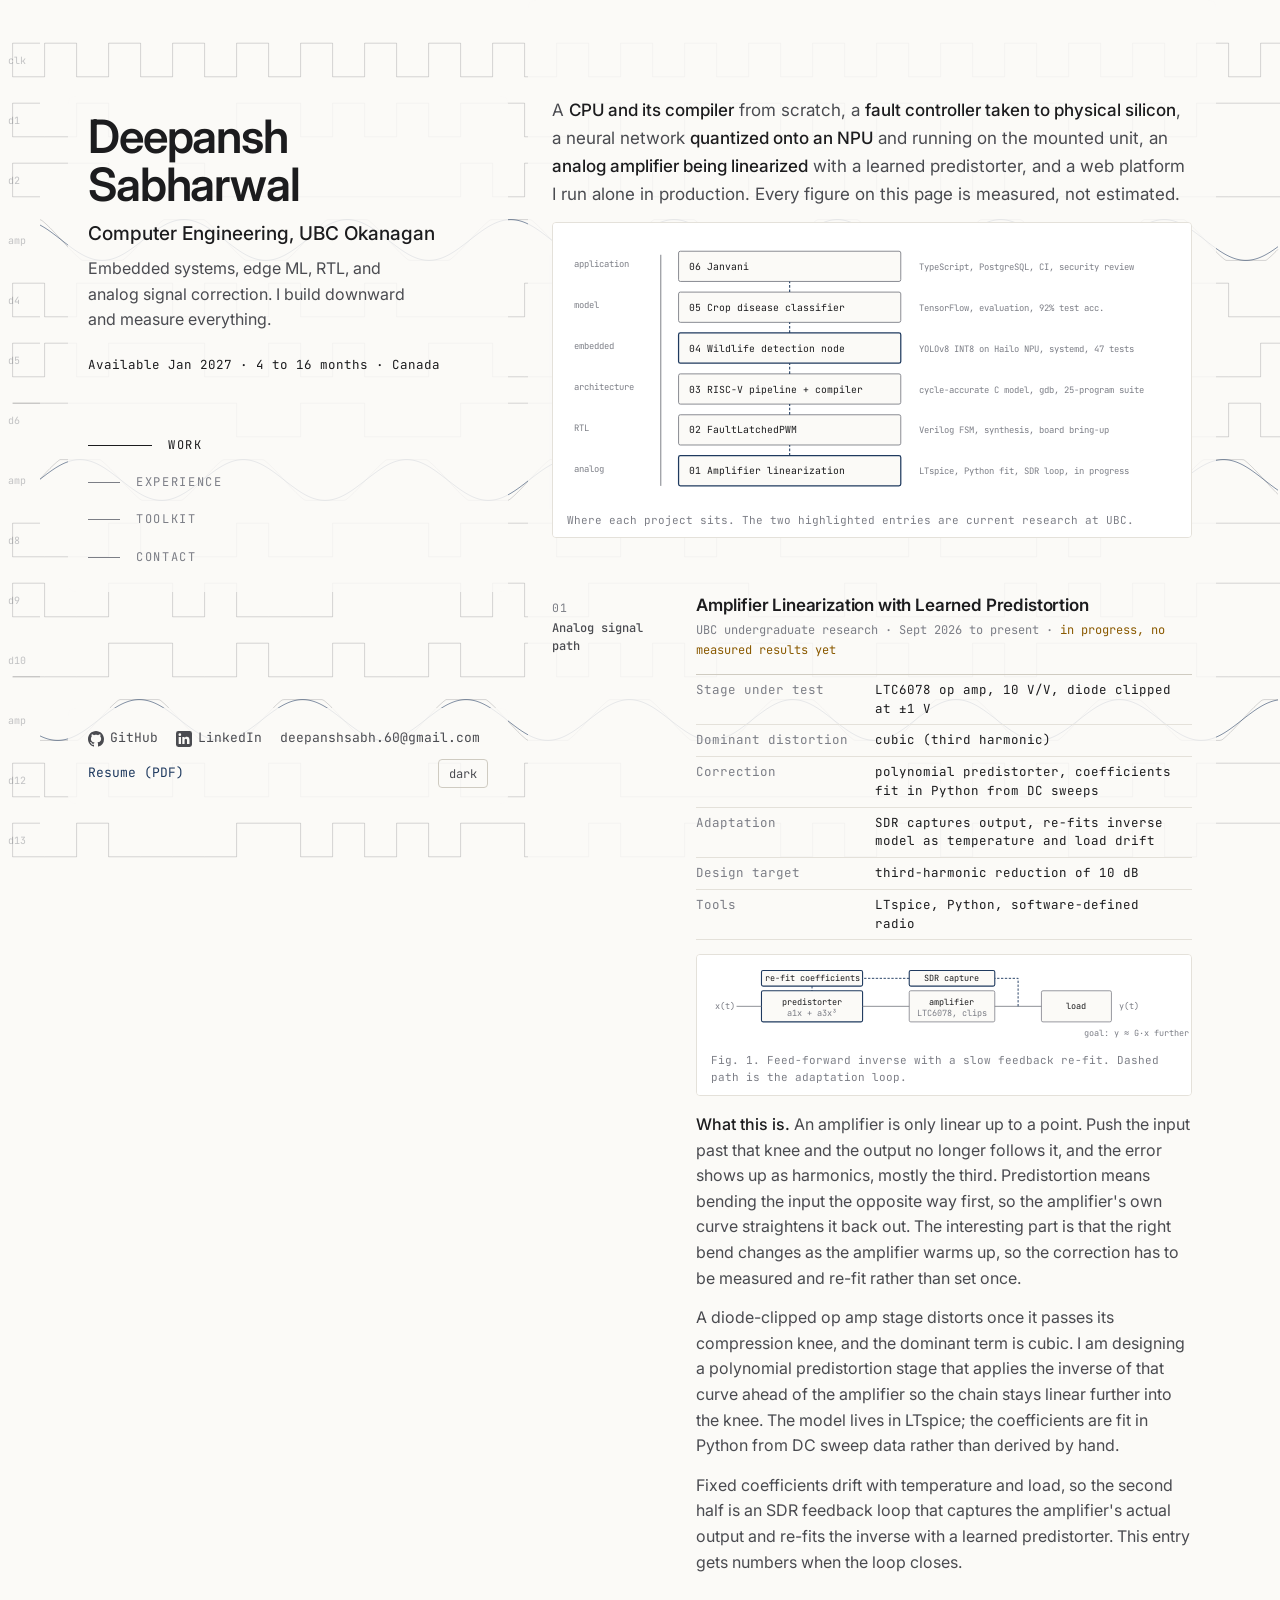
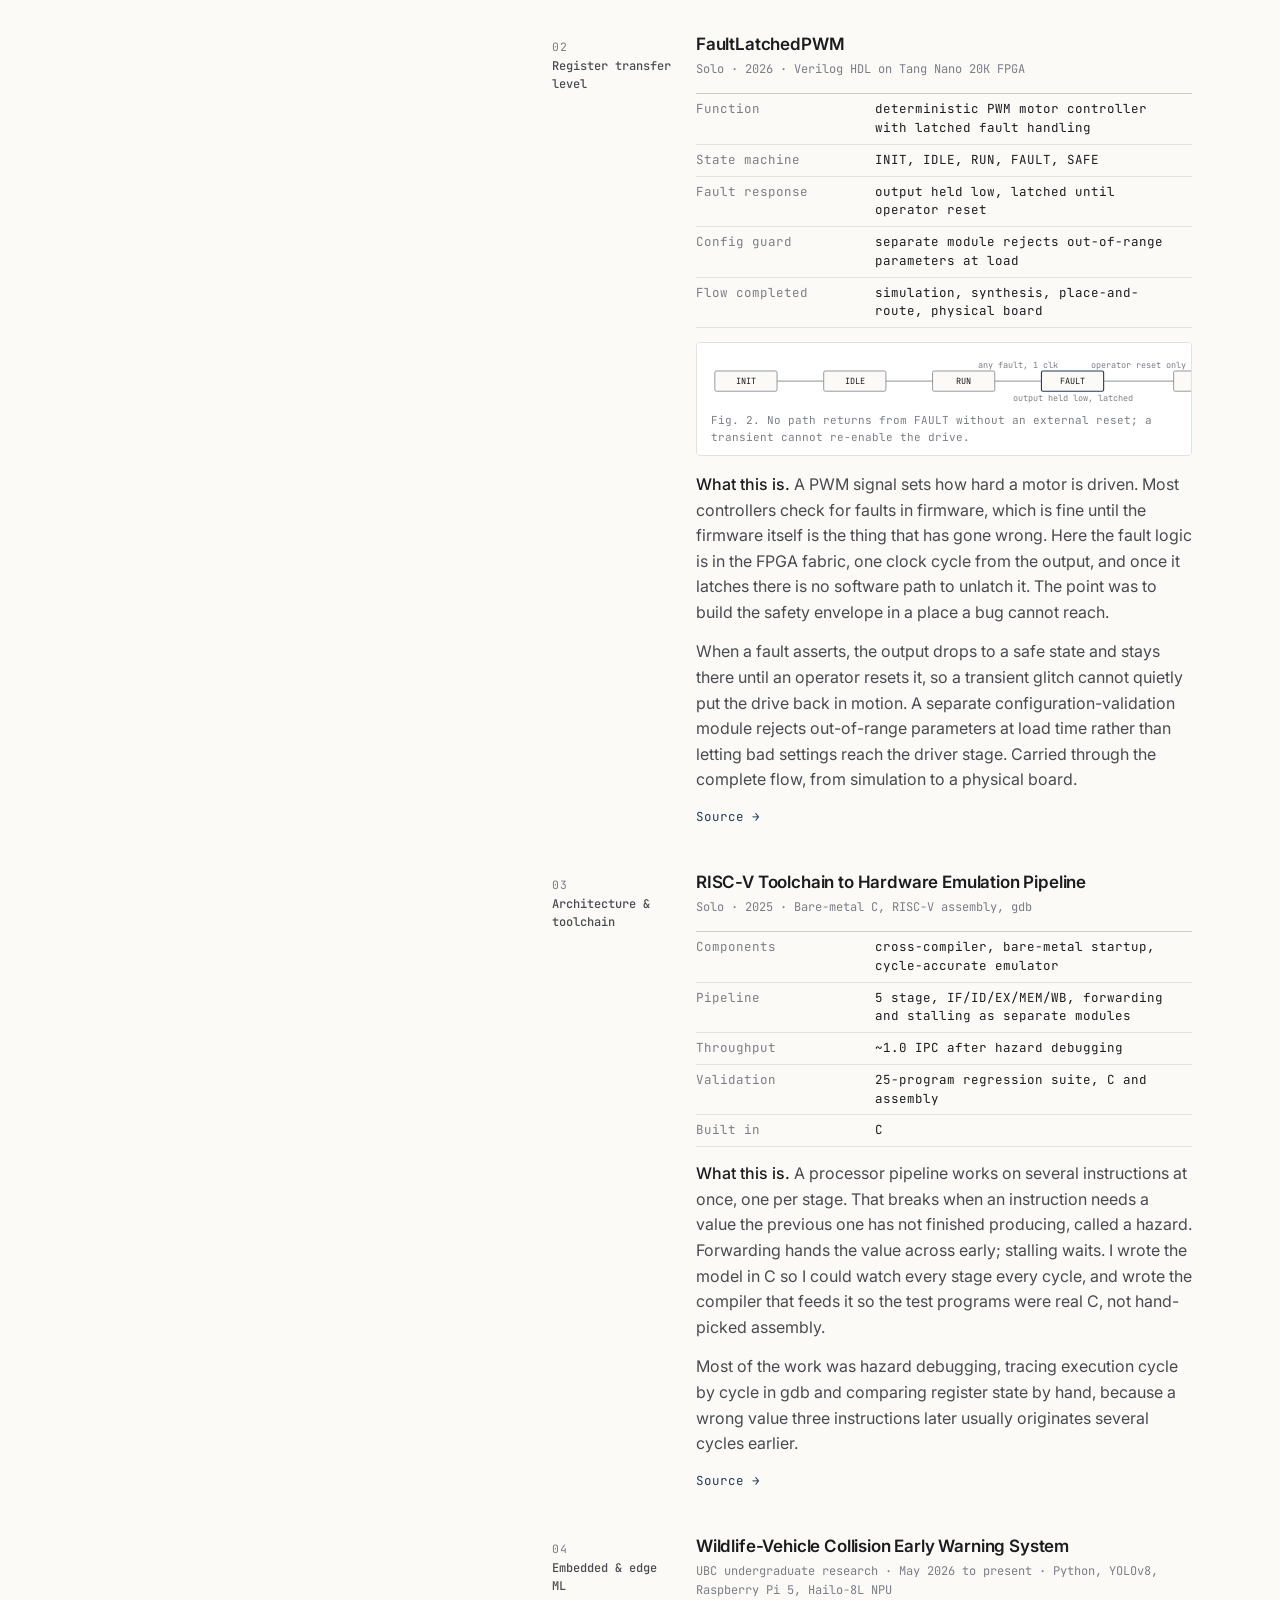
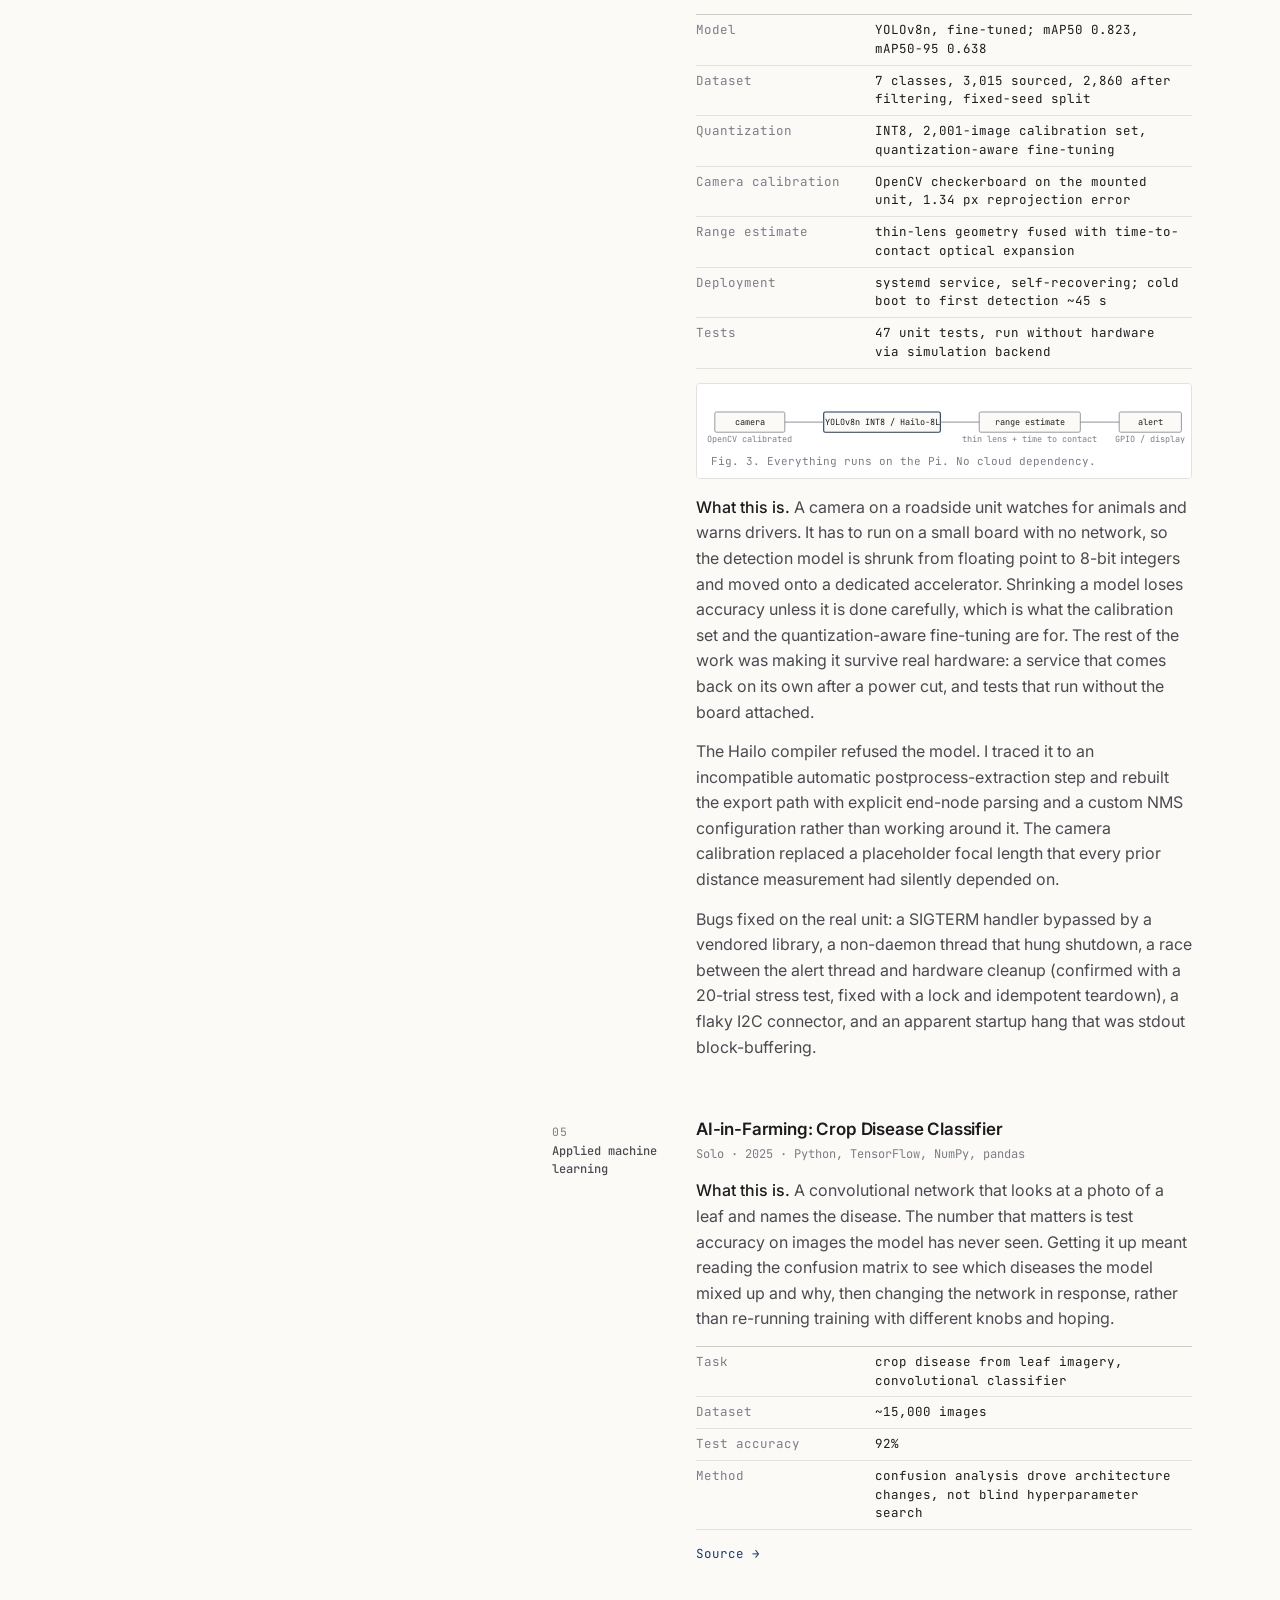
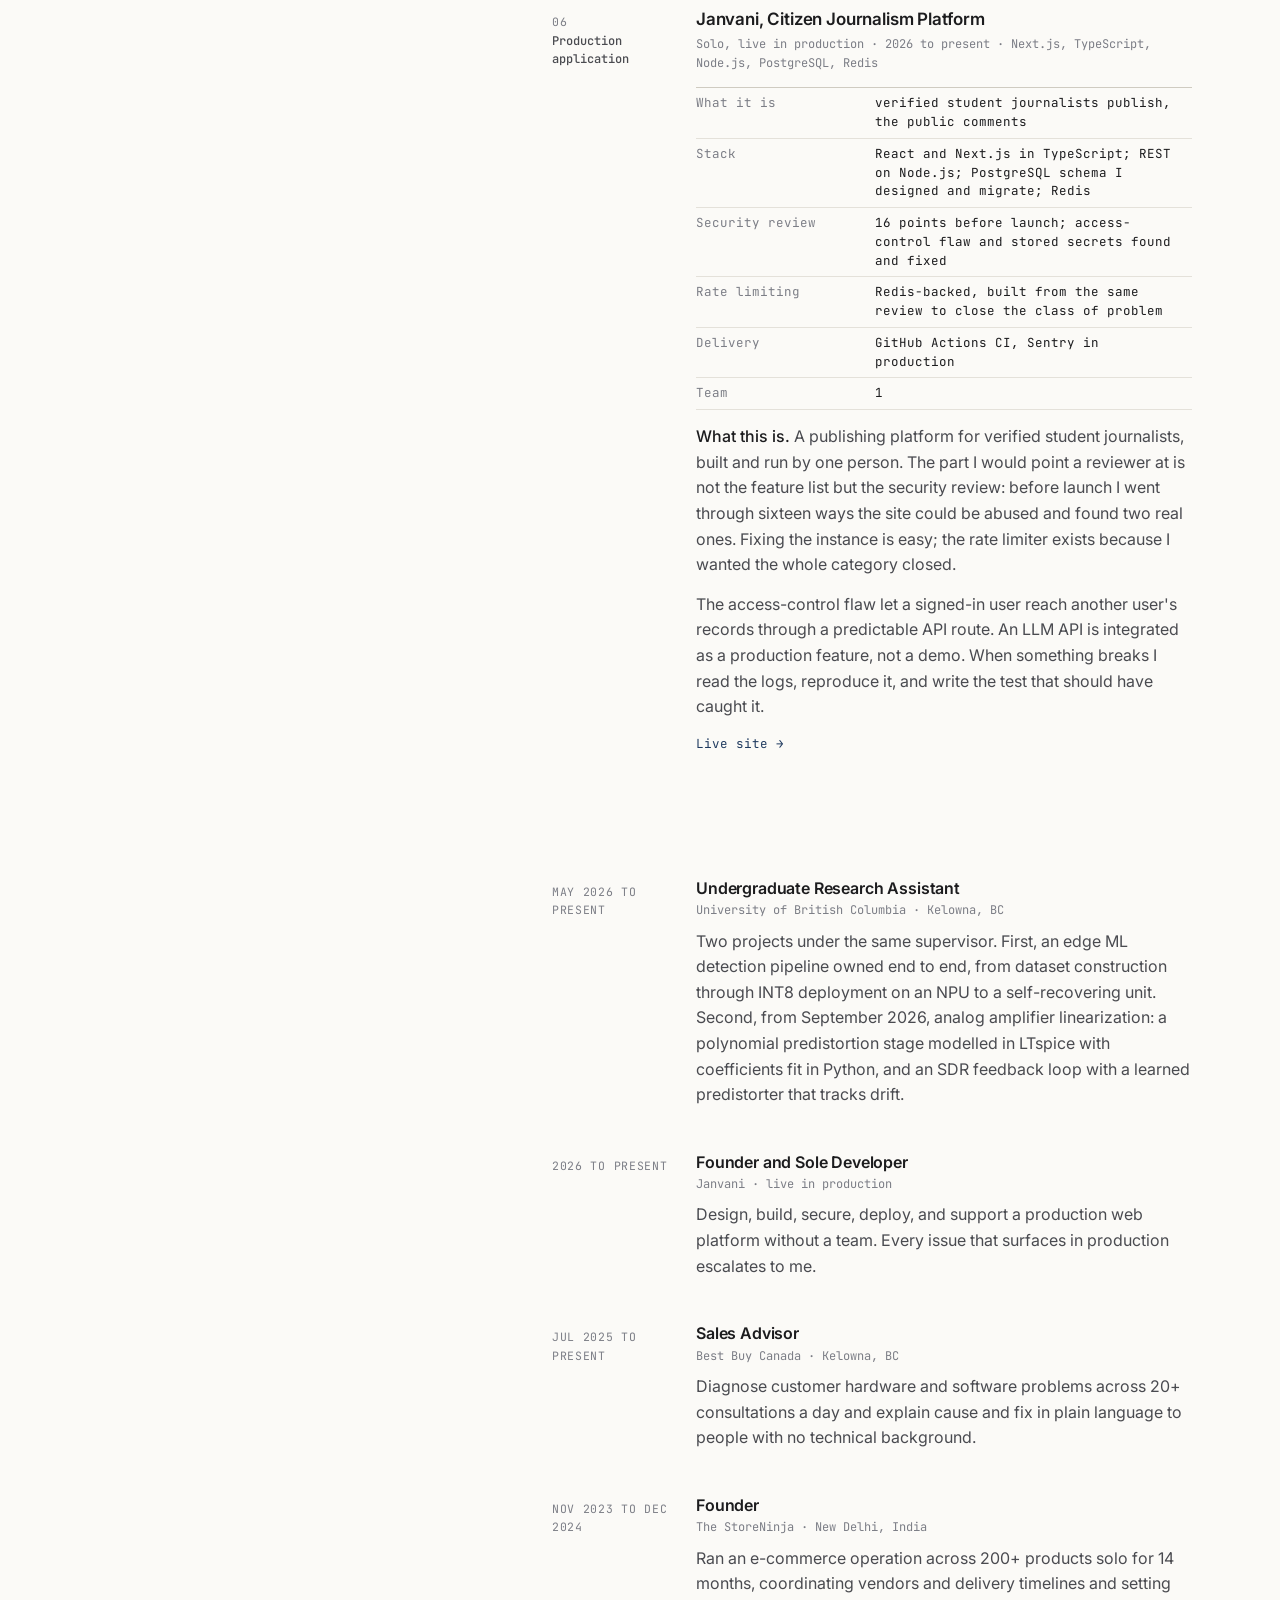
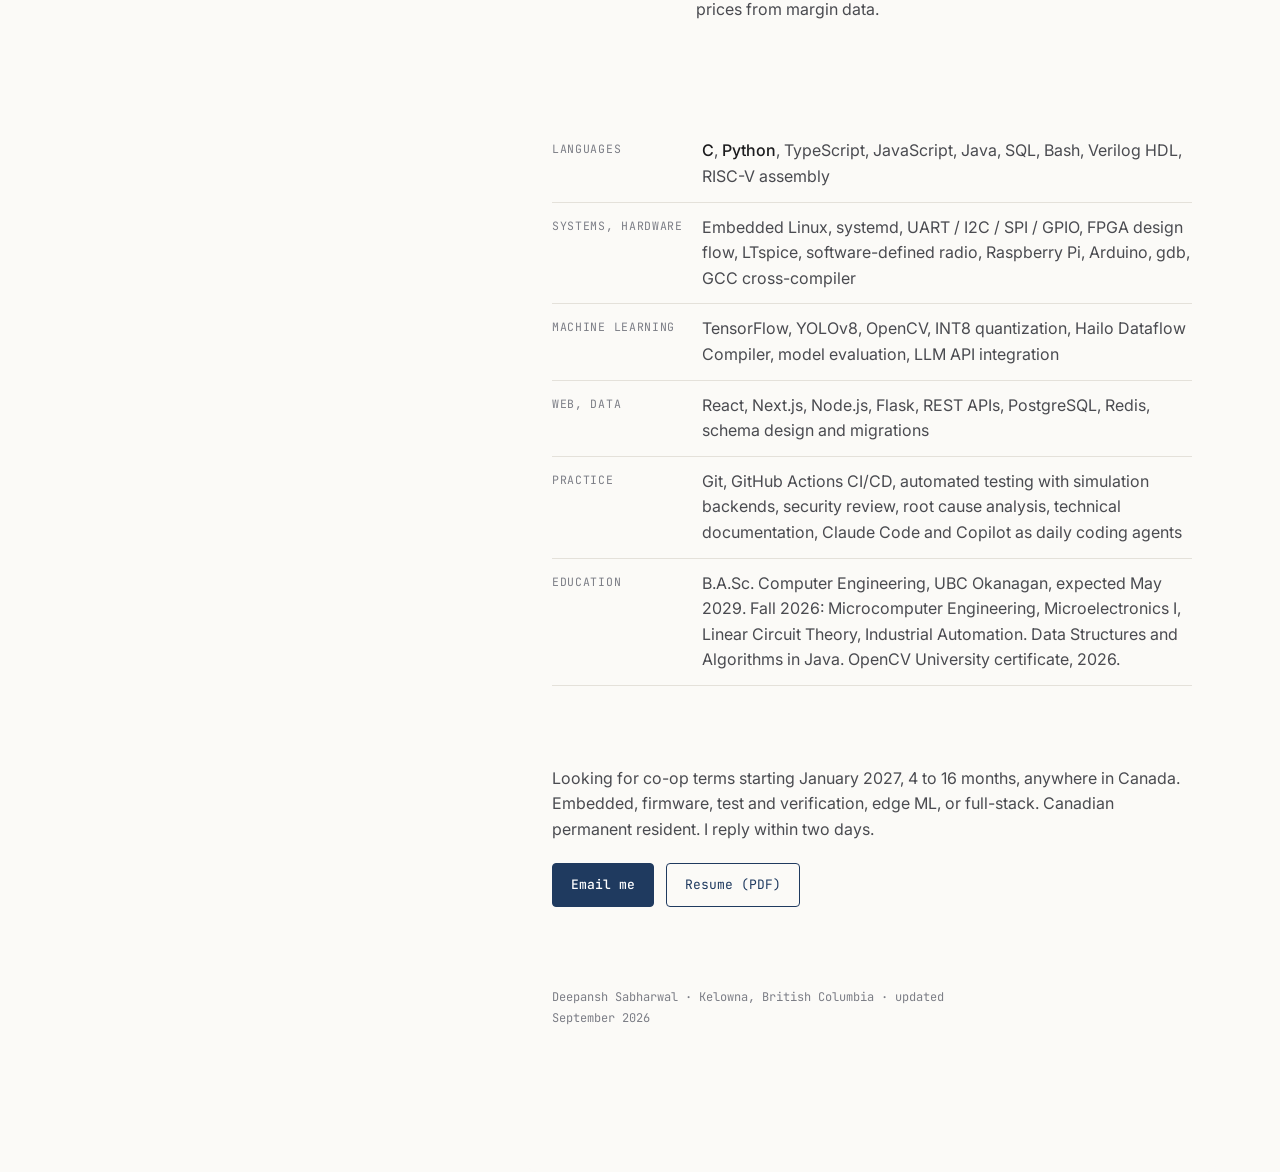
==== index.html @ 96321663 "Pointer-driven motion Entries lift on hover, figures tilt toward the cursor with a perspective trans" ====
<!DOCTYPE html>
<html lang="en">
<head>
<meta charset="utf-8">
<meta name="viewport" content="width=device-width, initial-scale=1">
<title>Deepansh Sabharwal</title>
<meta name="description" content="Deepansh Sabharwal, Computer Engineering at UBC Okanagan. Embedded systems, edge ML, RTL, analog signal correction. Co-op terms from January 2027.">
<meta property="og:title" content="Deepansh Sabharwal">
<meta property="og:description" content="Computer Engineering, UBC Okanagan. Embedded systems, edge ML, RTL, analog signal correction.">
<meta property="og:url" content="https://deepanshsabharwal.com">
<meta property="og:type" content="profile">
<link rel="canonical" href="https://deepanshsabharwal.com">
<link rel="icon" href="data:image/svg+xml,%3Csvg xmlns='http://www.w3.org/2000/svg' viewBox='0 0 32 32'%3E%3Crect width='32' height='32' fill='%231F3A5F'/%3E%3Ctext x='16' y='22' font-family='monospace' font-size='16' font-weight='700' fill='%23FBFAF7' text-anchor='middle'%3EDS%3C/text%3E%3C/svg%3E">
<link rel="preconnect" href="https://fonts.googleapis.com">
<link rel="preconnect" href="https://fonts.gstatic.com" crossorigin>
<link href="https://fonts.googleapis.com/css2?family=Inter:wght@400;500;600&family=JetBrains+Mono:wght@400;500&display=swap" rel="stylesheet">
<script>try{var t=localStorage.getItem("theme");if(t)document.documentElement.setAttribute("data-theme",t)}catch(e){}</script>
<script type="application/ld+json">
{"@context":"https://schema.org","@type":"Person","name":"Deepansh Sabharwal","url":"https://deepanshsabharwal.com","email":"deepanshsabh.60@gmail.com","telephone":"+1-647-618-5973","jobTitle":"Computer Engineering student","affiliation":{"@type":"CollegeOrUniversity","name":"University of British Columbia, Okanagan"},"sameAs":["https://github.com/NightCrawler9924","https://www.linkedin.com/in/deepanshsabharwal/"],"address":{"@type":"PostalAddress","addressLocality":"Kelowna","addressRegion":"BC","addressCountry":"CA"}}
</script>
<style>
:root{
  --bg:#FBFAF7; --bg-2:#FFFFFF; --bg-3:#F1EFE9; --line:#E4E1DA; --line-2:#CFCBC1;
  --fg:#1C1C1E; --fg-2:#4A4B50; --fg-3:#7C7E86;
  --acc:#1F3A5F; --acc-2:#E6ECF4; --warn:#8A5A00;
  --sans:'Inter',system-ui,-apple-system,sans-serif; --mono:'JetBrains Mono',ui-monospace,SFMono-Regular,Menlo,monospace;
  --gutter:clamp(20px,5vw,48px); --t:180ms;
}
@media (prefers-color-scheme:dark){:root:not([data-theme="light"]){
  --bg:#151618; --bg-2:#1B1D20; --bg-3:#222428; --line:#2A2D32; --line-2:#3A3E45;
  --fg:#F2F0EA; --fg-2:#CFCDC6; --fg-3:#9C9EA6;
  --acc:#A9C3E3; --acc-2:#1E2A3A; --warn:#E0B054;}}
:root[data-theme="dark"]{
  --bg:#151618; --bg-2:#1B1D20; --bg-3:#222428; --line:#2A2D32; --line-2:#3A3E45;
  --fg:#F2F0EA; --fg-2:#CFCDC6; --fg-3:#9C9EA6;
  --acc:#A9C3E3; --acc-2:#1E2A3A; --warn:#E0B054;}
*{box-sizing:border-box}
html{scroll-behavior:smooth;scroll-padding-top:24px}
@media (prefers-reduced-motion:reduce){html{scroll-behavior:auto}*{transition:none!important}}
body{margin:0;background:var(--bg);color:var(--fg-2);font-family:var(--sans);font-size:16px;line-height:1.6;-webkit-font-smoothing:antialiased;text-rendering:optimizeLegibility}
a{color:inherit;text-decoration:none;transition:color var(--t) ease-out}
a:hover{color:var(--acc)}
:focus-visible{outline:2px solid var(--acc);outline-offset:3px;border-radius:2px}
h1,h2,h3{color:var(--fg);margin:0;letter-spacing:-.01em}
.mono{font-family:var(--mono)}
.skip{position:absolute;left:-999px;top:8px;background:var(--acc);color:var(--bg);padding:8px 12px;z-index:20;font-weight:500}
.skip:focus{left:8px}

/* frame */
.frame{max-width:1200px;margin:0 auto;padding:0 var(--gutter);display:grid;grid-template-columns:minmax(0,1fr);gap:0 64px}
@media (min-width:1024px){.frame{grid-template-columns:400px minmax(0,1fr)}}
aside{padding:clamp(40px,8vh,96px) 0 32px}
@media (min-width:1024px){aside{position:sticky;top:0;height:100vh;display:flex;flex-direction:column;justify-content:space-between;padding:96px 0}}
main{padding:0 0 96px}
@media (min-width:1024px){main{padding:96px 0}}

/* aside */
aside h1{font-size:clamp(34px,4.5vw,46px);font-weight:600;line-height:1.05;letter-spacing:-.025em}
aside .role{font-size:19px;font-weight:500;color:var(--fg);margin:12px 0 10px;line-height:1.35}
aside .lede{max-width:34ch;margin:0}
aside .status{display:block;margin-top:22px;font-family:var(--mono);font-size:12.5px;color:var(--fg)}
.side-nav{margin:52px 0 0;display:none}
@media (min-width:1024px){.side-nav{display:block}}
.side-nav ol{list-style:none;margin:0;padding:0}
.side-nav a{display:flex;align-items:center;gap:16px;padding:9px 0;font-family:var(--mono);font-size:12px;letter-spacing:.14em;text-transform:uppercase;color:var(--fg-3)}
.side-nav a::before{content:"";width:32px;height:1px;background:var(--fg-3);transition:width var(--t) ease-out,background var(--t) ease-out}
.side-nav a:hover,.side-nav a.on{color:var(--fg)}
.side-nav a:hover::before,.side-nav a.on::before{width:64px;background:var(--fg)}
#bg{position:fixed;inset:0;width:100%;height:100%;z-index:0;pointer-events:none}
@media (prefers-reduced-motion:reduce){#bg{display:none}}
.frame{position:relative;z-index:1}
aside>div,main{background:color-mix(in srgb,var(--bg) 84%,transparent);border-radius:8px}
aside>div{padding:16px 12px;margin:0 -12px}
main{padding-left:12px;padding-right:12px;margin:0 -12px}
@media (min-width:1024px){aside>div{padding:16px 20px;margin:0 -20px}main{padding-left:24px;padding-right:24px;margin:0 -24px}}
.links{display:flex;flex-wrap:wrap;gap:6px 18px;margin-top:40px;font-family:var(--mono);font-size:13px}
.links a{color:var(--fg-2);display:inline-flex;align-items:center;gap:6px;padding:4px 0}
.links a:hover{color:var(--acc)}
.links svg{width:16px;height:16px;fill:currentColor}
.links .res{color:var(--acc)}
.theme{margin-left:auto;background:none;border:1px solid var(--line-2);color:var(--fg-2);font-family:var(--mono);font-size:12px;padding:5px 10px;border-radius:4px;cursor:pointer;transition:border-color var(--t) ease-out,color var(--t) ease-out}
.theme:hover{color:var(--acc);border-color:var(--acc)}

/* sections */
section{padding:0 0 80px;scroll-margin-top:24px}
.sh{display:none}
@media (max-width:1023px){.sh{display:block;position:sticky;top:0;z-index:5;background:color-mix(in srgb,var(--bg) 85%,transparent);backdrop-filter:blur(8px);padding:14px 0;margin:0 0 20px;font-family:var(--mono);font-size:12px;letter-spacing:.14em;text-transform:uppercase;color:var(--fg)}}
.prose{max-width:66ch}
.prose p{margin:0 0 14px}
.prose b{color:var(--fg);font-weight:500}
.thesis{font-size:17px;line-height:1.65;max-width:62ch}

/* entries (projects, experience) */
.entry{display:grid;grid-template-columns:minmax(0,1fr);gap:8px 24px;padding:20px 20px;margin:0 -20px 4px;border-radius:6px;transition:background var(--t) ease-out,box-shadow var(--t) ease-out,transform 240ms cubic-bezier(.2,.7,.2,1)}
@media (hover:hover){.entry:hover{transform:translateY(-2px)}}
@media (min-width:640px){.entry{grid-template-columns:120px minmax(0,1fr)}}
@media (hover:hover){.entry:hover{background:color-mix(in srgb,var(--bg-3) 60%,transparent);box-shadow:inset 0 1px 0 0 color-mix(in srgb,var(--fg) 6%,transparent)}}
.entry .idx{font-family:var(--mono);font-size:11.5px;letter-spacing:.06em;text-transform:uppercase;color:var(--fg-3);line-height:1.5;padding-top:5px}
.entry .idx b{display:block;color:var(--fg-2);font-weight:500;text-transform:none;letter-spacing:0;font-size:12px;margin-top:2px}
.entry h3{font-size:17px;font-weight:600;line-height:1.35}
.entry h3 a:hover{color:var(--acc)}
.entry .meta{font-family:var(--mono);font-size:12px;color:var(--fg-3);margin:4px 0 14px}
.entry .status{color:var(--warn)}
table.spec{border-collapse:collapse;width:100%;margin:0 0 14px;font-family:var(--mono);font-size:12.5px;line-height:1.5}
table.spec th,table.spec td{text-align:left;padding:6px 10px 6px 0;border-bottom:1px solid var(--line);vertical-align:top}
table.spec th{font-weight:400;color:var(--fg-3);width:36%}
table.spec td{color:var(--fg);font-variant-numeric:tabular-nums}
table.spec tr:first-child th,table.spec tr:first-child td{border-top:1px solid var(--line-2)}
.refs{font-family:var(--mono);font-size:12.5px;margin:10px 0 0}
.refs a{color:var(--acc);margin-right:18px}
.refs a:hover{text-decoration:underline;text-underline-offset:3px}
figure.map{margin:0 0 36px}
figure.map svg{min-width:640px}
figure{margin:4px 0 16px;padding:14px 10px 8px;border:1px solid var(--line);border-radius:4px;background:var(--bg-2);overflow-x:auto;transform-style:preserve-3d;transition:transform 260ms cubic-bezier(.2,.7,.2,1),box-shadow 260ms ease-out;will-change:transform}
@media (hover:hover){figure:hover{box-shadow:0 12px 30px -18px rgba(0,0,0,.35)}}
figure .hi{transition:stroke-width var(--t) ease-out}
figure:hover .hi{stroke-width:2.2}
figure svg{width:100%;min-width:560px;height:auto;display:block;font-family:var(--mono);font-size:11px}
figure .lbl{fill:var(--fg)}
figure .dim{fill:var(--fg-3)}
figure .box{fill:var(--bg);stroke:var(--fg-3)}
figure .hi{stroke:var(--acc);stroke-width:1.4}
figure .line{stroke:var(--fg-3);fill:none;stroke-width:1.1}
figure .acc{stroke:var(--acc);fill:none;stroke-width:1.2;stroke-dasharray:3 2}
figcaption{font-family:var(--mono);font-size:11px;color:var(--fg-3);margin-top:8px;padding:0 4px}

/* experience */
.xp .when{font-family:var(--mono);font-size:11.5px;letter-spacing:.06em;text-transform:uppercase;color:var(--fg-3);padding-top:5px}
.xp h3{font-size:16px}
.xp .org{font-family:var(--mono);font-size:12px;color:var(--fg-3);margin:2px 0 8px}
.xp p{margin:0;max-width:62ch}

/* toolkit */
.tk{display:grid;grid-template-columns:minmax(0,1fr);gap:0}
@media (min-width:640px){.tk{grid-template-columns:150px minmax(0,1fr)}}
.tk>div{padding:12px 0;border-bottom:1px solid var(--line)}
.tk .k{font-family:var(--mono);font-size:11.5px;letter-spacing:.06em;text-transform:uppercase;color:var(--fg-3);padding-top:14px}
@media (max-width:639px){.tk .k{border-bottom:0;padding-bottom:0}}
.tk .v b{color:var(--fg);font-weight:500}

/* contact */
.btn{display:inline-block;font-family:var(--mono);font-size:13px;padding:11px 18px;border:1px solid var(--acc);color:var(--acc);border-radius:4px;margin:6px 8px 0 0;transition:background var(--t) ease-out,color var(--t) ease-out;cursor:pointer}
.btn:hover{background:var(--acc-2);color:var(--acc)}
.btn.pri{background:var(--acc);color:var(--bg-2);font-weight:500}
.btn.pri:hover{background:color-mix(in srgb,var(--acc) 85%,black);color:var(--bg-2)}
footer{font-family:var(--mono);font-size:12px;color:var(--fg-3);padding:0 0 48px;max-width:60ch;line-height:1.7}
</style>
</head>
<body>
<a class="skip" href="#work">Skip to content</a>
<canvas id="bg" aria-hidden="true"></canvas>
<div class="frame">

<aside>
  <div>
    <h1>Deepansh Sabharwal</h1>
    <p class="role">Computer Engineering, UBC Okanagan</p>
    <p class="lede">Embedded systems, edge ML, RTL, and analog signal correction. I build downward and measure everything.</p>
    <p class="status">Available Jan 2027 &middot; 4 to 16 months &middot; Canada</p>
    <nav class="side-nav" aria-label="Sections">
      <ol>
        <li><a href="#work">Work</a></li>
        <li><a href="#experience">Experience</a></li>
        <li><a href="#toolkit">Toolkit</a></li>
        <li><a href="#contact">Contact</a></li>
      </ol>
    </nav>
      </div>
  <div class="links">
    <a href="https://github.com/NightCrawler9924" aria-label="GitHub"><svg viewBox="0 0 16 16" aria-hidden="true"><path d="M8 0C3.58 0 0 3.58 0 8c0 3.54 2.29 6.53 5.47 7.59.4.07.55-.17.55-.38 0-.19-.01-.82-.01-1.49-2.01.37-2.53-.49-2.69-.94-.09-.23-.48-.94-.82-1.13-.28-.15-.68-.52-.01-.53.63-.01 1.08.58 1.23.82.72 1.21 1.87.87 2.33.66.07-.52.28-.87.51-1.07-1.78-.2-3.64-.89-3.64-3.95 0-.87.31-1.59.82-2.15-.08-.2-.36-1.02.08-2.12 0 0 .67-.21 2.2.82.64-.18 1.32-.27 2-.27.68 0 1.36.09 2 .27 1.53-1.04 2.2-.82 2.2-.82.44 1.1.16 1.92.08 2.12.51.56.82 1.27.82 2.15 0 3.07-1.87 3.75-3.65 3.95.29.25.54.73.54 1.48 0 1.07-.01 1.93-.01 2.2 0 .21.15.46.55.38A8.01 8.01 0 0 0 16 8c0-4.42-3.58-8-8-8z"/></svg>GitHub</a>
    <a href="https://www.linkedin.com/in/deepanshsabharwal/" aria-label="LinkedIn"><svg viewBox="0 0 16 16" aria-hidden="true"><path d="M13.6 0H2.4A2.4 2.4 0 0 0 0 2.4v11.2A2.4 2.4 0 0 0 2.4 16h11.2a2.4 2.4 0 0 0 2.4-2.4V2.4A2.4 2.4 0 0 0 13.6 0zM5 13H2.7V6H5v7zM3.85 5a1.35 1.35 0 1 1 0-2.7 1.35 1.35 0 0 1 0 2.7zM13.3 13H11V9.6c0-.81-.02-1.86-1.13-1.86-1.14 0-1.31.89-1.31 1.8V13H6.3V6h2.2v.96h.03c.31-.58 1.06-1.2 2.18-1.2 2.33 0 2.76 1.54 2.76 3.54V13z"/></svg>LinkedIn</a>
    <a href="mailto:deepanshsabh.60@gmail.com">deepanshsabh.60@gmail.com</a>
    <a class="res" href="Deepansh-Sabharwal-Resume.pdf">Resume (PDF)</a>
    <button class="theme" id="theme" type="button" aria-label="Toggle colour theme">dark</button>
  </div>
</aside>

<main>
  <div class="prose thesis" id="top">
    <p>A <b>CPU and its compiler</b> from scratch, a <b>fault controller taken to physical silicon</b>, a neural network <b>quantized onto an NPU</b> and running on the mounted unit, an <b>analog amplifier being linearized</b> with a learned predistorter, and a web platform I run alone in production. Every figure on this page is measured, not estimated.</p>
  </div>

<section id="work">
  <div class="sh">Work</div>
  <figure class="map">
    <svg viewBox="0 0 720 300" role="img" aria-label="System map: six layers from analog signal path up to production application, with one project at each layer">
      <g class="dim" font-size="10">
        <text x="12" y="34">application</text><text x="12" y="80">model</text><text x="12" y="126">embedded</text><text x="12" y="172">architecture</text><text x="12" y="218">RTL</text><text x="12" y="264">analog</text>
      </g>
      <path class="line" d="M110 20 V280"/>
      <g class="box"><rect x="130" y="16" width="250" height="34" rx="2"/><rect x="130" y="62" width="250" height="34" rx="2"/><rect class="hi" x="130" y="108" width="250" height="34" rx="2"/><rect x="130" y="154" width="250" height="34" rx="2"/><rect x="130" y="200" width="250" height="34" rx="2"/><rect class="hi" x="130" y="246" width="250" height="34" rx="2"/></g>
      <g class="lbl" font-size="11">
        <text x="142" y="37">06 Janvani</text><text x="142" y="83">05 Crop disease classifier</text><text x="142" y="129">04 Wildlife detection node</text><text x="142" y="175">03 RISC-V pipeline + compiler</text><text x="142" y="221">02 FaultLatchedPWM</text><text x="142" y="267">01 Amplifier linearization</text>
      </g>
      <g class="dim" font-size="10">
        <text x="400" y="37">TypeScript, PostgreSQL, CI, security review</text><text x="400" y="83">TensorFlow, evaluation, 92% test acc.</text><text x="400" y="129">YOLOv8 INT8 on Hailo NPU, systemd, 47 tests</text><text x="400" y="175">cycle-accurate C model, gdb, 25-program suite</text><text x="400" y="221">Verilog FSM, synthesis, board bring-up</text><text x="400" y="267">LTspice, Python fit, SDR loop, in progress</text>
      </g>
      <g class="acc"><path d="M255 246 V234"/><path d="M255 200 V188"/><path d="M255 154 V142"/><path d="M255 108 V96"/><path d="M255 62 V50"/></g>
    </svg>
    <figcaption>Where each project sits. The two highlighted entries are current research at UBC.</figcaption>
  </figure>

  <article class="entry" id="p1">
    <div class="idx">01<b>Analog signal path</b></div>
    <div>
      <h3>Amplifier Linearization with Learned Predistortion</h3>
      <p class="meta">UBC undergraduate research &middot; Sept 2026 to present &middot; <span class="status">in progress, no measured results yet</span></p>
      <table class="spec">
        <tr><th>Stage under test</th><td>LTC6078 op amp, 10 V/V, diode clipped at &plusmn;1 V</td></tr>
        <tr><th>Dominant distortion</th><td>cubic (third harmonic)</td></tr>
        <tr><th>Correction</th><td>polynomial predistorter, coefficients fit in Python from DC sweeps</td></tr>
        <tr><th>Adaptation</th><td>SDR captures output, re-fits inverse model as temperature and load drift</td></tr>
        <tr><th>Design target</th><td>third-harmonic reduction of 10 dB</td></tr>
        <tr><th>Tools</th><td>LTspice, Python, software-defined radio</td></tr>
      </table>
      <figure>
        <svg viewBox="0 0 720 96" role="img" aria-label="Predistortion loop: input through inverse polynomial into amplifier, output captured by SDR, coefficients re-fit">
          <rect class="box hi" x="70" y="28" width="130" height="40" rx="2"/><text class="lbl" x="135" y="46" text-anchor="middle">predistorter</text><text class="dim" x="135" y="60" text-anchor="middle">a1x + a3x&#179;</text>
          <rect class="box" x="260" y="28" width="110" height="40" rx="2"/><text class="lbl" x="315" y="46" text-anchor="middle">amplifier</text><text class="dim" x="315" y="60" text-anchor="middle">LTC6078, clips</text>
          <rect class="box" x="430" y="28" width="90" height="40" rx="2"/><text class="lbl" x="475" y="52" text-anchor="middle">load</text>
          <rect class="box hi" x="260" y="2" width="110" height="20" rx="2"/><text class="lbl" x="315" y="16" text-anchor="middle">SDR capture</text>
          <rect class="box hi" x="70" y="2" width="130" height="20" rx="2"/><text class="lbl" x="135" y="16" text-anchor="middle">re-fit coefficients</text>
          <text class="dim" x="10" y="52">x(t)</text><path class="line" d="M38 48 H70"/>
          <path class="line" d="M200 48 H260"/><path class="line" d="M370 48 H430"/>
          <text class="dim" x="530" y="52">y(t)</text>
          <path class="acc" d="M400 48 V12 H370"/><path class="acc" d="M260 12 H200"/><path class="acc" d="M135 22 V28"/>
          <text class="dim" x="710" y="86" text-anchor="end">goal: y &asymp; G&middot;x further past the knee</text>
        </svg>
        <figcaption>Fig. 1. Feed-forward inverse with a slow feedback re-fit. Dashed path is the adaptation loop.</figcaption>
      </figure>
      <div class="prose">
        <p><b>What this is.</b> An amplifier is only linear up to a point. Push the input past that knee and the output no longer follows it, and the error shows up as harmonics, mostly the third. Predistortion means bending the input the opposite way first, so the amplifier's own curve straightens it back out. The interesting part is that the right bend changes as the amplifier warms up, so the correction has to be measured and re-fit rather than set once.</p>
        <p>A diode-clipped op amp stage distorts once it passes its compression knee, and the dominant term is cubic. I am designing a polynomial predistortion stage that applies the inverse of that curve ahead of the amplifier so the chain stays linear further into the knee. The model lives in LTspice; the coefficients are fit in Python from DC sweep data rather than derived by hand.</p>
        <p>Fixed coefficients drift with temperature and load, so the second half is an SDR feedback loop that captures the amplifier's actual output and re-fits the inverse with a learned predistorter. This entry gets numbers when the loop closes.</p>
      </div>
    </div>
  </article>

  <article class="entry" id="p2">
    <div class="idx">02<b>Register transfer level</b></div>
    <div>
      <h3><a href="https://github.com/NightCrawler9924/FaultLatchedPWM">FaultLatchedPWM</a></h3>
      <p class="meta">Solo &middot; 2026 &middot; Verilog HDL on Tang Nano 20K FPGA</p>
      <table class="spec">
        <tr><th>Function</th><td>deterministic PWM motor controller with latched fault handling</td></tr>
        <tr><th>State machine</th><td>INIT, IDLE, RUN, FAULT, SAFE</td></tr>
        <tr><th>Fault response</th><td>output held low, latched until operator reset</td></tr>
        <tr><th>Config guard</th><td>separate module rejects out-of-range parameters at load</td></tr>
        <tr><th>Flow completed</th><td>simulation, synthesis, place-and-route, physical board</td></tr>
      </table>
      <figure>
        <svg viewBox="0 0 720 60" role="img" aria-label="State machine: INIT to IDLE to RUN; RUN to FAULT on fault; FAULT to SAFE only on operator reset">
          <g class="box"><rect x="10" y="18" width="80" height="26" rx="2"/><rect x="150" y="18" width="80" height="26" rx="2"/><rect x="290" y="18" width="80" height="26" rx="2"/><rect class="hi" x="430" y="18" width="80" height="26" rx="2"/><rect x="600" y="18" width="80" height="26" rx="2"/></g>
          <g class="lbl" text-anchor="middle"><text x="50" y="35">INIT</text><text x="190" y="35">IDLE</text><text x="330" y="35">RUN</text><text x="470" y="35">FAULT</text><text x="640" y="35">SAFE</text></g>
          <path class="line" d="M90 31 H150"/><path class="line" d="M230 31 H290"/><path class="line" d="M370 31 H430"/><path class="line" d="M510 31 H600"/>
          <text class="dim" x="400" y="14" text-anchor="middle">any fault, 1 clk</text>
          <text class="dim" x="555" y="14" text-anchor="middle">operator reset only</text>
          <text class="dim" x="470" y="56" text-anchor="middle">output held low, latched</text>
        </svg>
        <figcaption>Fig. 2. No path returns from FAULT without an external reset; a transient cannot re-enable the drive.</figcaption>
      </figure>
      <div class="prose">
        <p><b>What this is.</b> A PWM signal sets how hard a motor is driven. Most controllers check for faults in firmware, which is fine until the firmware itself is the thing that has gone wrong. Here the fault logic is in the FPGA fabric, one clock cycle from the output, and once it latches there is no software path to unlatch it. The point was to build the safety envelope in a place a bug cannot reach.</p>
        <p>When a fault asserts, the output drops to a safe state and stays there until an operator resets it, so a transient glitch cannot quietly put the drive back in motion. A separate configuration-validation module rejects out-of-range parameters at load time rather than letting bad settings reach the driver stage. Carried through the complete flow, from simulation to a physical board.</p>
      </div>
      <p class="refs"><a href="https://github.com/NightCrawler9924/FaultLatchedPWM">Source &rarr;</a></p>
    </div>
  </article>

  <article class="entry" id="p3">
    <div class="idx">03<b>Architecture &amp; toolchain</b></div>
    <div>
      <h3>RISC-V Toolchain to Hardware Emulation Pipeline</h3>
      <p class="meta">Solo &middot; 2025 &middot; Bare-metal C, RISC-V assembly, gdb</p>
      <table class="spec">
        <tr><th>Components</th><td>cross-compiler, bare-metal startup, cycle-accurate emulator</td></tr>
        <tr><th>Pipeline</th><td>5 stage, IF/ID/EX/MEM/WB, forwarding and stalling as separate modules</td></tr>
        <tr><th>Throughput</th><td>~1.0 IPC after hazard debugging</td></tr>
        <tr><th>Validation</th><td>25-program regression suite, C and assembly</td></tr>
        <tr><th>Built in</th><td>C</td></tr>
      </table>
      <div class="prose">
        <p><b>What this is.</b> A processor pipeline works on several instructions at once, one per stage. That breaks when an instruction needs a value the previous one has not finished producing, called a hazard. Forwarding hands the value across early; stalling waits. I wrote the model in C so I could watch every stage every cycle, and wrote the compiler that feeds it so the test programs were real C, not hand-picked assembly.</p>
        <p>Most of the work was hazard debugging, tracing execution cycle by cycle in gdb and comparing register state by hand, because a wrong value three instructions later usually originates several cycles earlier.</p>
      </div>
      <p class="refs"><a href="https://github.com/NightCrawler9924">Source &rarr;</a></p>
    </div>
  </article>

  <article class="entry" id="p4">
    <div class="idx">04<b>Embedded &amp; edge ML</b></div>
    <div>
      <h3>Wildlife-Vehicle Collision Early Warning System</h3>
      <p class="meta">UBC undergraduate research &middot; May 2026 to present &middot; Python, YOLOv8, Raspberry Pi 5, Hailo-8L NPU</p>
      <table class="spec">
        <tr><th>Model</th><td>YOLOv8n, fine-tuned; mAP50 0.823, mAP50-95 0.638</td></tr>
        <tr><th>Dataset</th><td>7 classes, 3,015 sourced, 2,860 after filtering, fixed-seed split</td></tr>
        <tr><th>Quantization</th><td>INT8, 2,001-image calibration set, quantization-aware fine-tuning</td></tr>
        <tr><th>Camera calibration</th><td>OpenCV checkerboard on the mounted unit, 1.34 px reprojection error</td></tr>
        <tr><th>Range estimate</th><td>thin-lens geometry fused with time-to-contact optical expansion</td></tr>
        <tr><th>Deployment</th><td>systemd service, self-recovering; cold boot to first detection ~45 s</td></tr>
        <tr><th>Tests</th><td>47 unit tests, run without hardware via simulation backend</td></tr>
      </table>
      <figure>
        <svg viewBox="0 0 720 60" role="img" aria-label="Pipeline: camera, YOLOv8n INT8 on Hailo-8L, range estimate, alert, running as a systemd service">
          <g class="box"><rect x="10" y="18" width="90" height="26" rx="2"/><rect class="hi" x="150" y="18" width="150" height="26" rx="2"/><rect x="350" y="18" width="130" height="26" rx="2"/><rect x="530" y="18" width="80" height="26" rx="2"/></g>
          <g class="lbl" text-anchor="middle"><text x="55" y="35">camera</text><text x="225" y="35">YOLOv8n INT8 / Hailo-8L</text><text x="415" y="35">range estimate</text><text x="570" y="35">alert</text></g>
          <path class="line" d="M100 31 H150"/><path class="line" d="M300 31 H350"/><path class="line" d="M480 31 H530"/>
          <text class="dim" x="55" y="56" text-anchor="middle">OpenCV calibrated</text>
          <text class="dim" x="415" y="56" text-anchor="middle">thin lens + time to contact</text>
          <text class="dim" x="570" y="56" text-anchor="middle">GPIO / display</text>
        </svg>
        <figcaption>Fig. 3. Everything runs on the Pi. No cloud dependency.</figcaption>
      </figure>
      <div class="prose">
        <p><b>What this is.</b> A camera on a roadside unit watches for animals and warns drivers. It has to run on a small board with no network, so the detection model is shrunk from floating point to 8-bit integers and moved onto a dedicated accelerator. Shrinking a model loses accuracy unless it is done carefully, which is what the calibration set and the quantization-aware fine-tuning are for. The rest of the work was making it survive real hardware: a service that comes back on its own after a power cut, and tests that run without the board attached.</p>
        <p>The Hailo compiler refused the model. I traced it to an incompatible automatic postprocess-extraction step and rebuilt the export path with explicit end-node parsing and a custom NMS configuration rather than working around it. The camera calibration replaced a placeholder focal length that every prior distance measurement had silently depended on.</p>
        <p>Bugs fixed on the real unit: a SIGTERM handler bypassed by a vendored library, a non-daemon thread that hung shutdown, a race between the alert thread and hardware cleanup (confirmed with a 20-trial stress test, fixed with a lock and idempotent teardown), a flaky I2C connector, and an apparent startup hang that was stdout block-buffering.</p>
      </div>
    </div>
  </article>

  <article class="entry" id="p5">
    <div class="idx">05<b>Applied machine learning</b></div>
    <div>
      <h3>AI-in-Farming: Crop Disease Classifier</h3>
      <p class="meta">Solo &middot; 2025 &middot; Python, TensorFlow, NumPy, pandas</p>
      <div class="prose">
        <p><b>What this is.</b> A convolutional network that looks at a photo of a leaf and names the disease. The number that matters is test accuracy on images the model has never seen. Getting it up meant reading the confusion matrix to see which diseases the model mixed up and why, then changing the network in response, rather than re-running training with different knobs and hoping.</p>
      </div>
      <table class="spec">
        <tr><th>Task</th><td>crop disease from leaf imagery, convolutional classifier</td></tr>
        <tr><th>Dataset</th><td>~15,000 images</td></tr>
        <tr><th>Test accuracy</th><td>92%</td></tr>
        <tr><th>Method</th><td>confusion analysis drove architecture changes, not blind hyperparameter search</td></tr>
      </table>
      <p class="refs"><a href="https://github.com/NightCrawler9924">Source &rarr;</a></p>
    </div>
  </article>

  <article class="entry" id="p6">
    <div class="idx">06<b>Production application</b></div>
    <div>
      <h3><a href="https://janvani-sable.vercel.app/">Janvani, Citizen Journalism Platform</a></h3>
      <p class="meta">Solo, live in production &middot; 2026 to present &middot; Next.js, TypeScript, Node.js, PostgreSQL, Redis</p>
      <table class="spec">
        <tr><th>What it is</th><td>verified student journalists publish, the public comments</td></tr>
        <tr><th>Stack</th><td>React and Next.js in TypeScript; REST on Node.js; PostgreSQL schema I designed and migrate; Redis</td></tr>
        <tr><th>Security review</th><td>16 points before launch; access-control flaw and stored secrets found and fixed</td></tr>
        <tr><th>Rate limiting</th><td>Redis-backed, built from the same review to close the class of problem</td></tr>
        <tr><th>Delivery</th><td>GitHub Actions CI, Sentry in production</td></tr>
        <tr><th>Team</th><td>1</td></tr>
      </table>
      <div class="prose">
        <p><b>What this is.</b> A publishing platform for verified student journalists, built and run by one person. The part I would point a reviewer at is not the feature list but the security review: before launch I went through sixteen ways the site could be abused and found two real ones. Fixing the instance is easy; the rate limiter exists because I wanted the whole category closed.</p>
        <p>The access-control flaw let a signed-in user reach another user's records through a predictable API route. An LLM API is integrated as a production feature, not a demo. When something breaks I read the logs, reproduce it, and write the test that should have caught it.</p>
      </div>
      <p class="refs"><a href="https://janvani-sable.vercel.app/">Live site &rarr;</a></p>
    </div>
  </article>
</section>

<section id="experience">
  <div class="sh">Experience</div>
  <article class="entry xp"><div class="when">May 2026 to present</div><div><h3>Undergraduate Research Assistant</h3><p class="org">University of British Columbia &middot; Kelowna, BC</p><p>Two projects under the same supervisor. First, an edge ML detection pipeline owned end to end, from dataset construction through INT8 deployment on an NPU to a self-recovering unit. Second, from September 2026, analog amplifier linearization: a polynomial predistortion stage modelled in LTspice with coefficients fit in Python, and an SDR feedback loop with a learned predistorter that tracks drift.</p></div></article>
  <article class="entry xp"><div class="when">2026 to present</div><div><h3>Founder and Sole Developer</h3><p class="org">Janvani &middot; live in production</p><p>Design, build, secure, deploy, and support a production web platform without a team. Every issue that surfaces in production escalates to me.</p></div></article>
  <article class="entry xp"><div class="when">Jul 2025 to present</div><div><h3>Sales Advisor</h3><p class="org">Best Buy Canada &middot; Kelowna, BC</p><p>Diagnose customer hardware and software problems across 20+ consultations a day and explain cause and fix in plain language to people with no technical background.</p></div></article>
  <article class="entry xp"><div class="when">Nov 2023 to Dec 2024</div><div><h3>Founder</h3><p class="org">The StoreNinja &middot; New Delhi, India</p><p>Ran an e-commerce operation across 200+ products solo for 14 months, coordinating vendors and delivery timelines and setting prices from margin data.</p></div></article>
</section>

<section id="toolkit">
  <div class="sh">Toolkit</div>
  <div class="tk">
    <div class="k">Languages</div><div class="v"><b>C</b>, <b>Python</b>, TypeScript, JavaScript, Java, SQL, Bash, Verilog HDL, RISC-V assembly</div>
    <div class="k">Systems, hardware</div><div class="v">Embedded Linux, systemd, UART / I2C / SPI / GPIO, FPGA design flow, LTspice, software-defined radio, Raspberry Pi, Arduino, gdb, GCC cross-compiler</div>
    <div class="k">Machine learning</div><div class="v">TensorFlow, YOLOv8, OpenCV, INT8 quantization, Hailo Dataflow Compiler, model evaluation, LLM API integration</div>
    <div class="k">Web, data</div><div class="v">React, Next.js, Node.js, Flask, REST APIs, PostgreSQL, Redis, schema design and migrations</div>
    <div class="k">Practice</div><div class="v">Git, GitHub Actions CI/CD, automated testing with simulation backends, security review, root cause analysis, technical documentation, Claude Code and Copilot as daily coding agents</div>
    <div class="k">Education</div><div class="v">B.A.Sc. Computer Engineering, UBC Okanagan, expected May 2029. Fall 2026: Microcomputer Engineering, Microelectronics I, Linear Circuit Theory, Industrial Automation. Data Structures and Algorithms in Java. OpenCV University certificate, 2026.</div>
  </div>
</section>

<section id="contact">
  <div class="sh">Contact</div>
  <div class="prose"><p>Looking for co-op terms starting January 2027, 4 to 16 months, anywhere in Canada. Embedded, firmware, test and verification, edge ML, or full-stack. Canadian permanent resident. I reply within two days.</p></div>
  <a class="btn pri" href="mailto:deepanshsabh.60@gmail.com">Email me</a>
  <a class="btn" href="Deepansh-Sabharwal-Resume.pdf">Resume (PDF)</a>
</section>

<footer>Deepansh Sabharwal &middot; Kelowna, British Columbia &middot; updated September 2026</footer>
</main>
</div>

<script>
(function(){
  var c=document.getElementById('bg');if(!c||!c.getContext)return;
  if(matchMedia('(prefers-reduced-motion: reduce)').matches)return;
  var ctx=c.getContext('2d'),dpr=Math.min(devicePixelRatio||1,2),W=0,H=0;
  function size(){W=innerWidth;H=innerHeight;c.width=W*dpr;c.height=H*dpr;ctx.setTransform(dpr,0,0,dpr,0,0)}
  size();addEventListener('resize',size);
  var N=96,bits=[];for(var i=0;i<N;i++){var r=[];for(var k=0;k<12;k++)r.push(Math.random()<.5);bits.push(r)}
  var t=0,last=0,px=-1e4,py=-1e4;
  addEventListener('pointermove',function(e){px=e.clientX;py=e.clientY},{passive:true});
  addEventListener('pointerleave',function(){px=py=-1e4});
  function col(v,a){var h=getComputedStyle(document.documentElement).getPropertyValue(v).trim();
    return 'rgba('+parseInt(h.slice(1,3),16)+','+parseInt(h.slice(3,5),16)+','+parseInt(h.slice(5,7),16)+','+a+')'}
  function draw(now){
    if(now-last<33){requestAnimationFrame(draw);return}last=now;t+=1;
    ctx.clearRect(0,0,W,H);
    var fg=col('--fg',.17),acc=col('--acc',.55),dim=col('--fg-3',.45);
    var cell=Math.max(28,W/40),speed=0.9,off=(t*speed)%cell,shift=Math.floor(t*speed/cell);
    var rows=Math.max(6,Math.floor(H/64)),gap=H/(rows+1);
    ctx.lineWidth=1;ctx.font='10px JetBrains Mono, monospace';
    for(var ri=0;ri<rows;ri++){
      var y=gap*(ri+1),analog=(ri%4===3);
      var near=Math.max(0,1-Math.abs(py-y)/(gap*1.2));
      fg=col('--fg',.17+.45*near);acc=col('--acc',.55+.4*near);
      ctx.fillStyle=dim;ctx.fillText(analog?'amp':(ri===0?'clk':'d'+ri),8,y+4);
      if(analog){
        var A=gap*0.34;ctx.strokeStyle=fg;ctx.beginPath();
        for(var x=40;x<W;x+=2){var b=1+.6*near*Math.exp(-Math.pow((x-px)/140,2));var v=Math.sin((x+t*1.6)/26+ri)*1.4*b;v=Math.max(-1,Math.min(1,v));var yy=y-v*A;x===40?ctx.moveTo(x,yy):ctx.lineTo(x,yy)}
        ctx.stroke();ctx.strokeStyle=acc;ctx.beginPath();
        for(var x=40;x<W;x+=2){var b=1+.6*near*Math.exp(-Math.pow((x-px)/140,2));var yy=y-Math.sin((x+t*1.6)/26+ri)*A*b;x===40?ctx.moveTo(x,yy):ctx.lineTo(x,yy)}
        ctx.stroke();continue}
      ctx.strokeStyle=fg;ctx.beginPath();var h2=gap*0.28;
      for(var i=-1;i*cell<W+cell;i++){var k=((i+shift)%N+N)%N;var hi=ri===0?(i+shift)%2===0:bits[k][ri%12];
        var x0=40+i*cell-off,x1=x0+cell,yy=hi?y-h2:y+h2;
        if(i===-1)ctx.moveTo(Math.max(40,x0),yy);else ctx.lineTo(x0,yy);ctx.lineTo(x1,yy)}
      ctx.stroke()}
    if(t%Math.round(cell/speed)===0){var r=[];for(var k=0;k<12;k++)r.push(Math.random()<.5);bits.push(r);bits.shift()}
    requestAnimationFrame(draw)}
  requestAnimationFrame(draw);
})();
(function(){
  if(!matchMedia('(hover: hover)').matches||matchMedia('(prefers-reduced-motion: reduce)').matches)return;
  document.querySelectorAll('figure').forEach(function(f){
    f.addEventListener('pointermove',function(e){var r=f.getBoundingClientRect();var x=(e.clientX-r.left)/r.width-.5,y=(e.clientY-r.top)/r.height-.5;
      f.style.transform='perspective(900px) rotateX('+(-y*4)+'deg) rotateY('+(x*5)+'deg) translateZ(4px)'});
    f.addEventListener('pointerleave',function(){f.style.transform=''})});
})();
(function(){
  var b=document.getElementById('theme'),h=document.documentElement;
  function cur(){return h.getAttribute('data-theme')||(matchMedia('(prefers-color-scheme: dark)').matches?'dark':'light')}
  function label(){b.textContent=cur()==='dark'?'light':'dark'}
  b.addEventListener('click',function(){var n=cur()==='dark'?'light':'dark';h.setAttribute('data-theme',n);try{localStorage.setItem('theme',n)}catch(e){}label()});
  label();
})();
(function(){
  var links=document.querySelectorAll('.side-nav a');if(!links.length||!('IntersectionObserver' in window))return;
  var map={};links.forEach(function(a){map[a.getAttribute('href').slice(1)]=a});
  var io=new IntersectionObserver(function(es){es.forEach(function(e){if(e.isIntersecting){links.forEach(function(a){a.classList.remove('on')});var a=map[e.target.id];if(a)a.classList.add('on')}})},{rootMargin:'-40% 0px -55% 0px'});
  document.querySelectorAll('main section').forEach(function(s){io.observe(s)});
})();
</script>
</body>
</html>
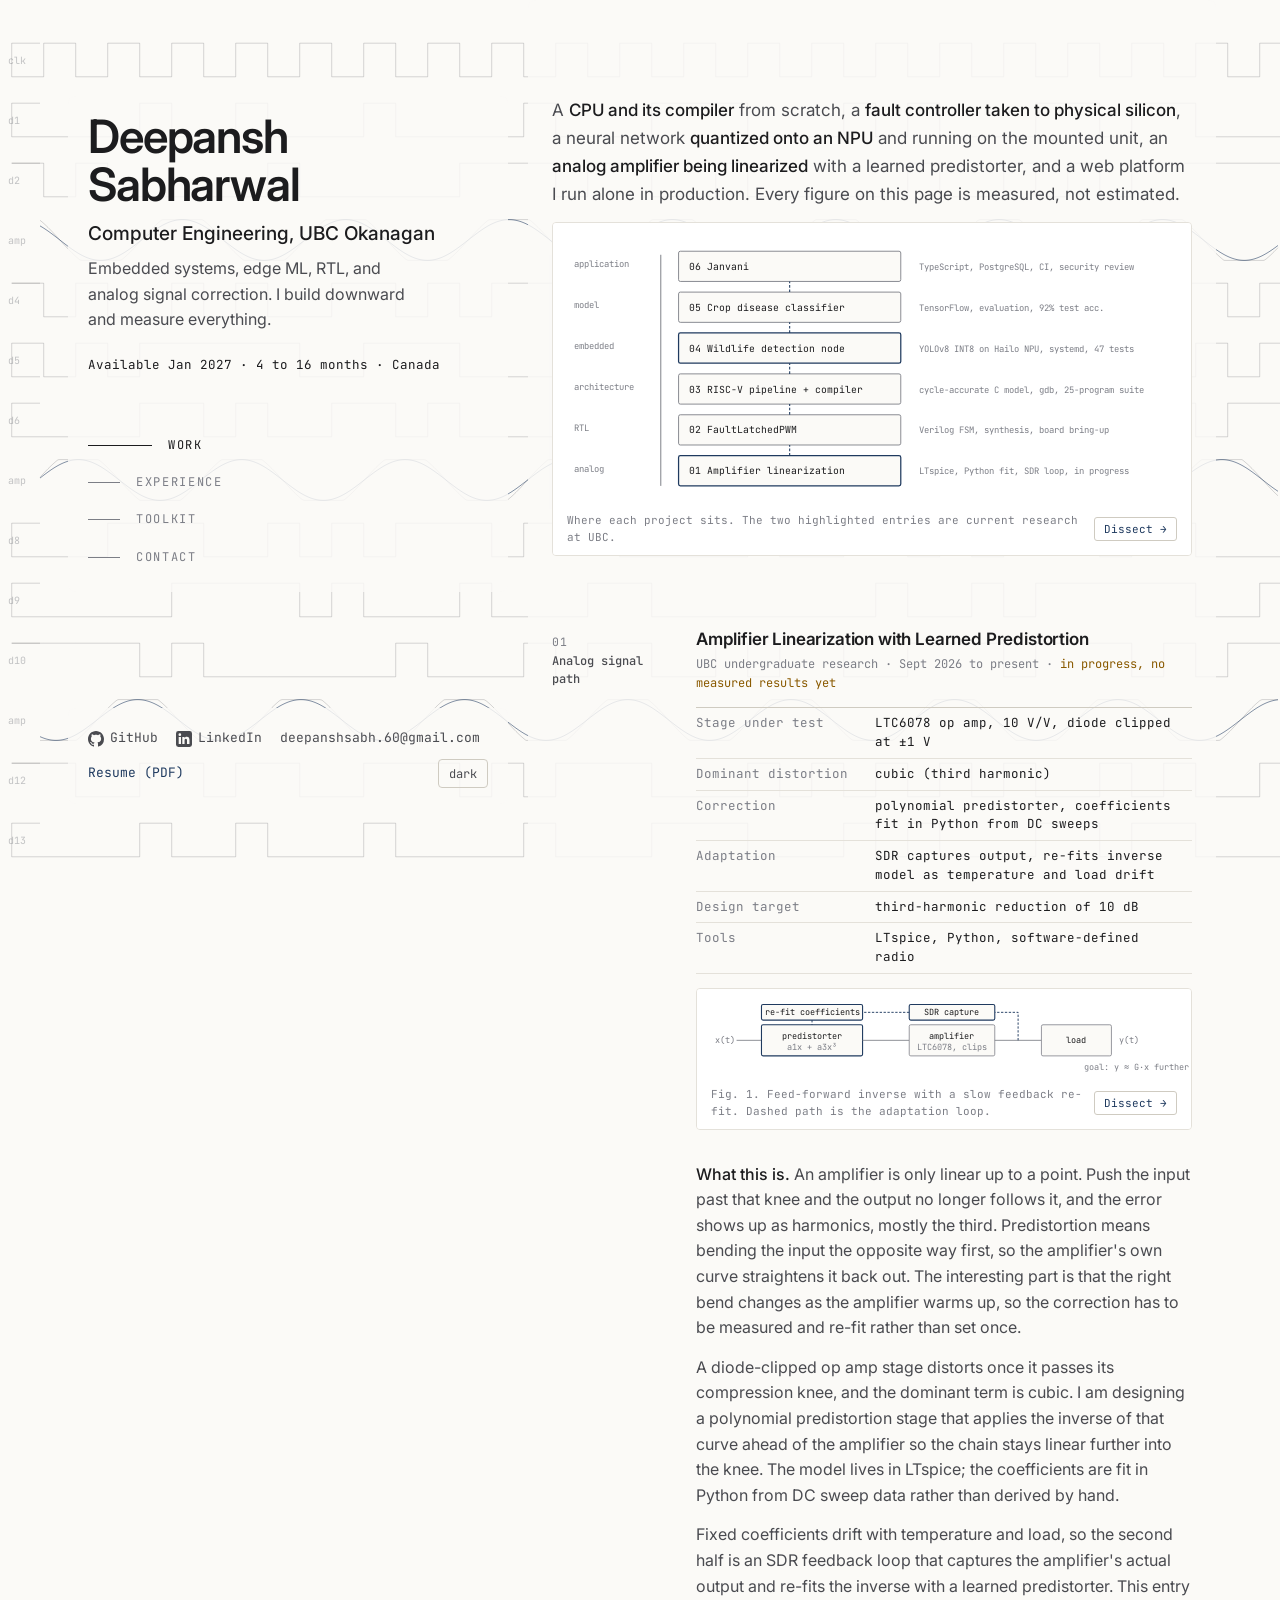
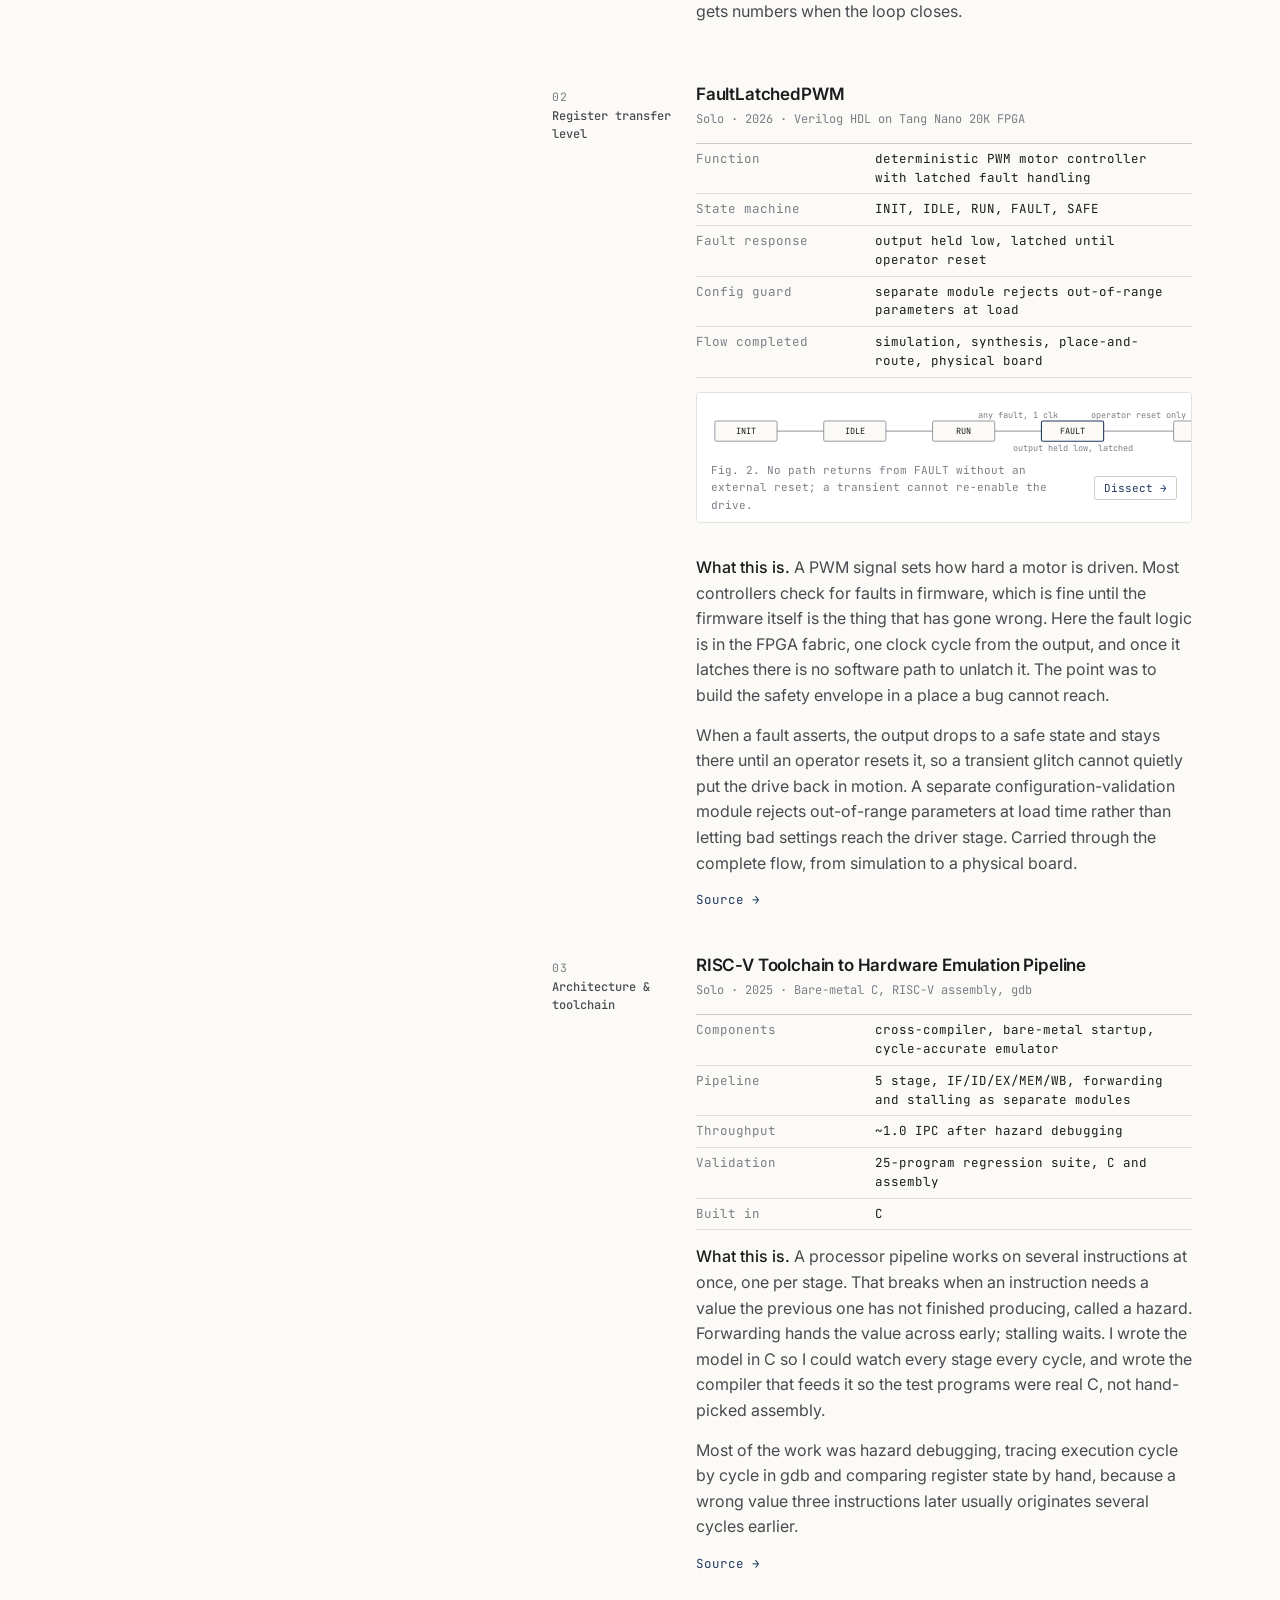
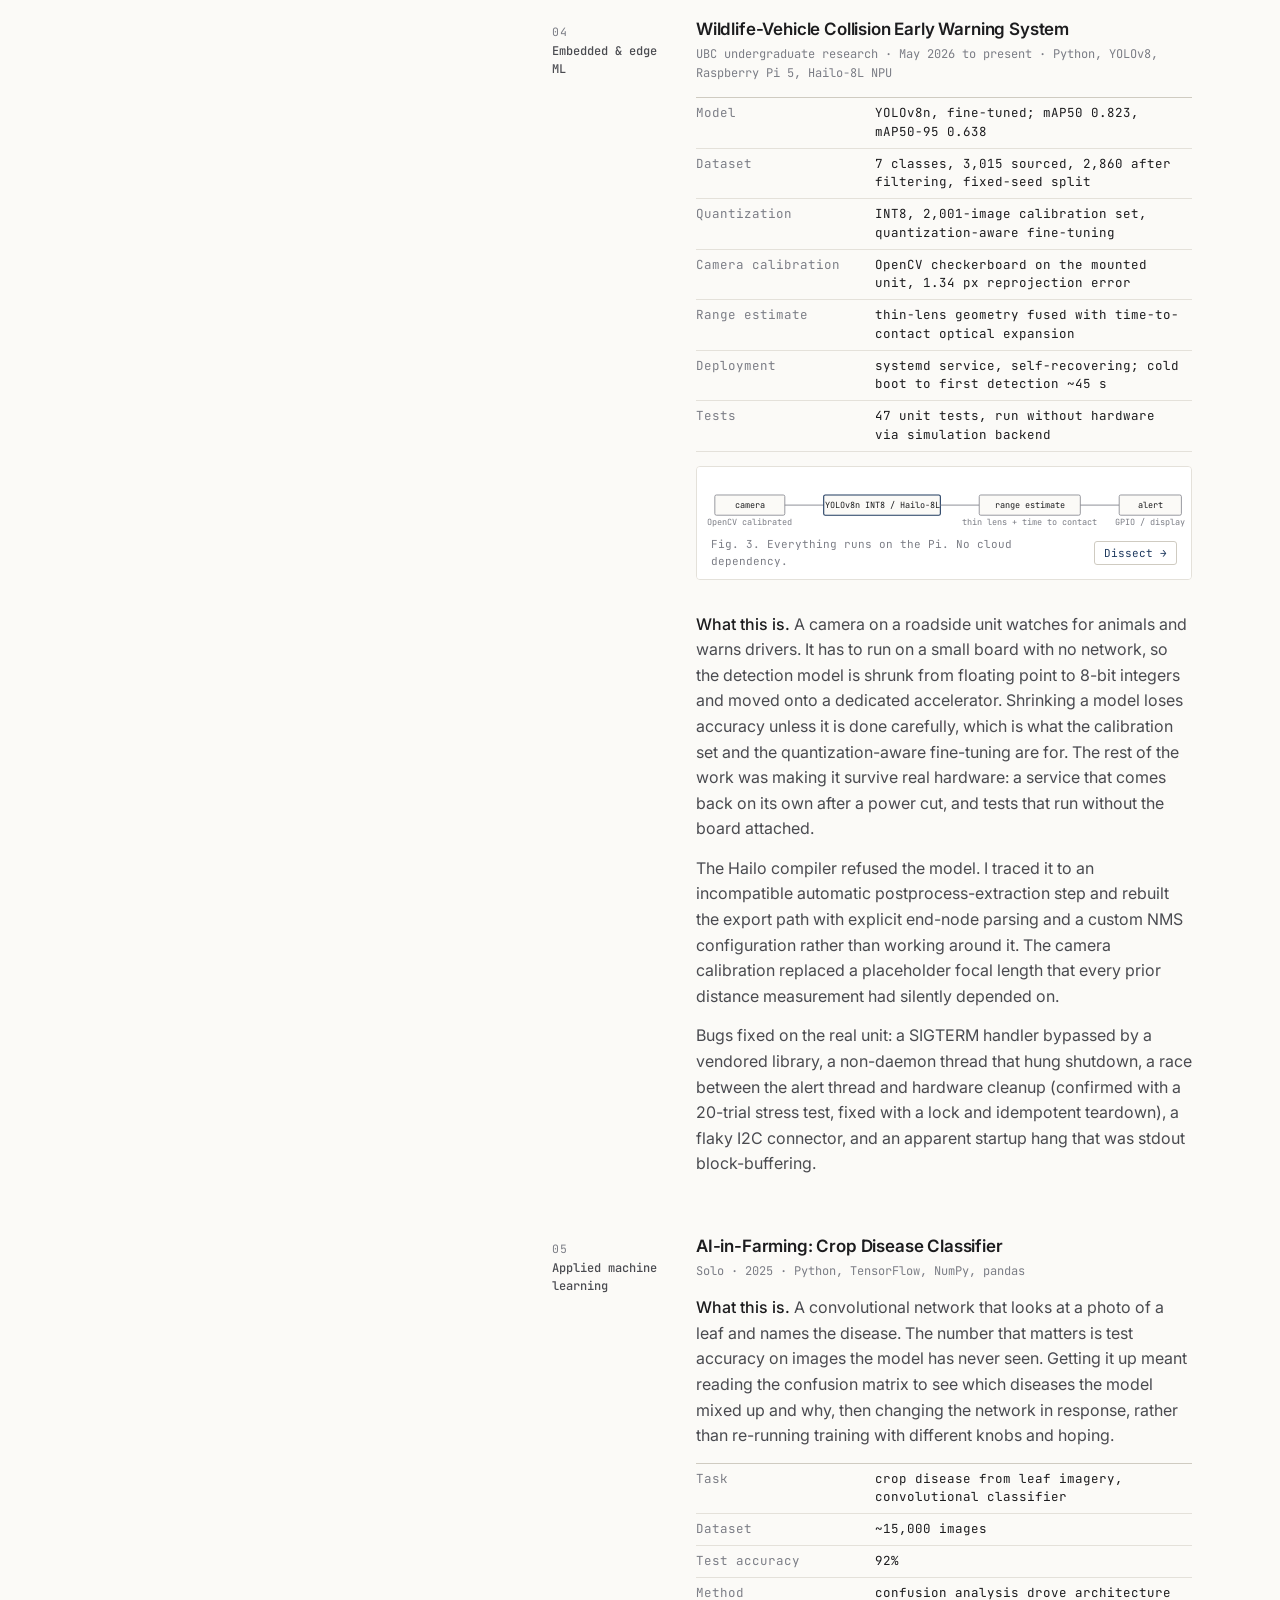
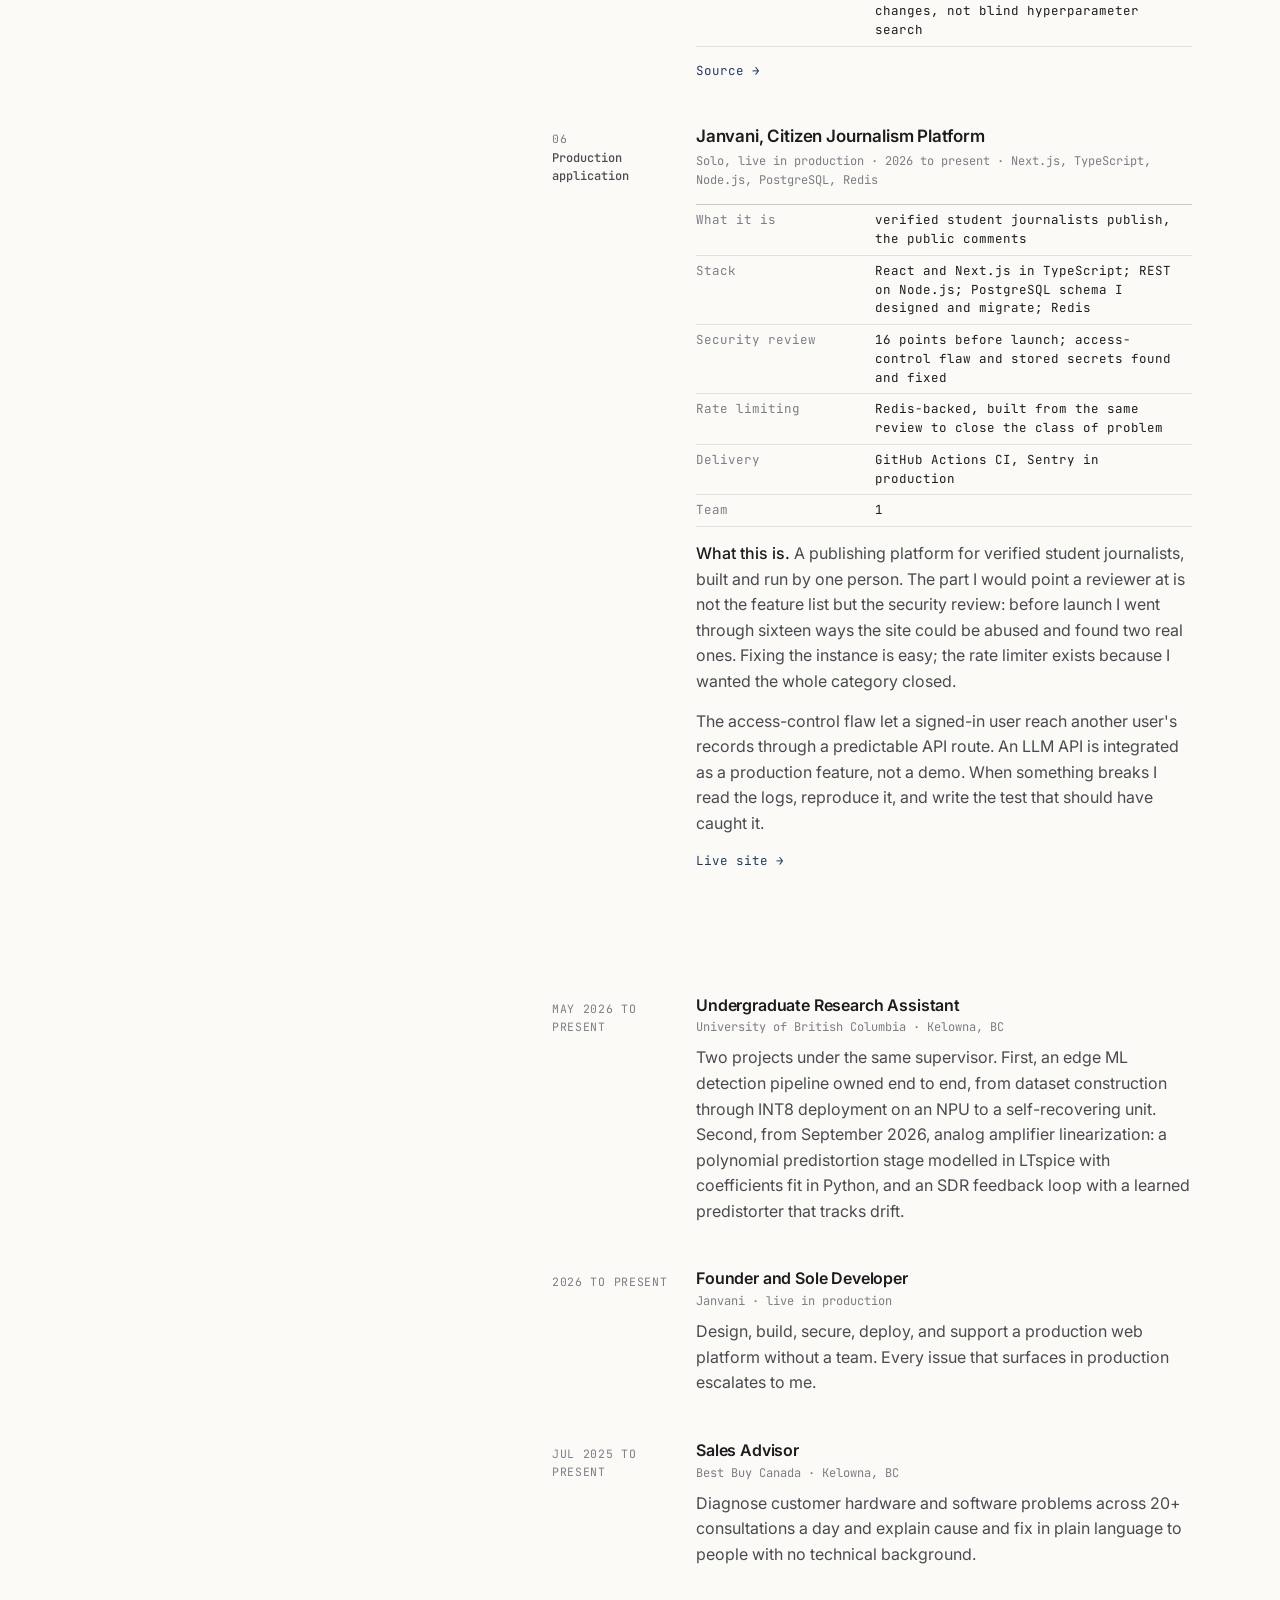
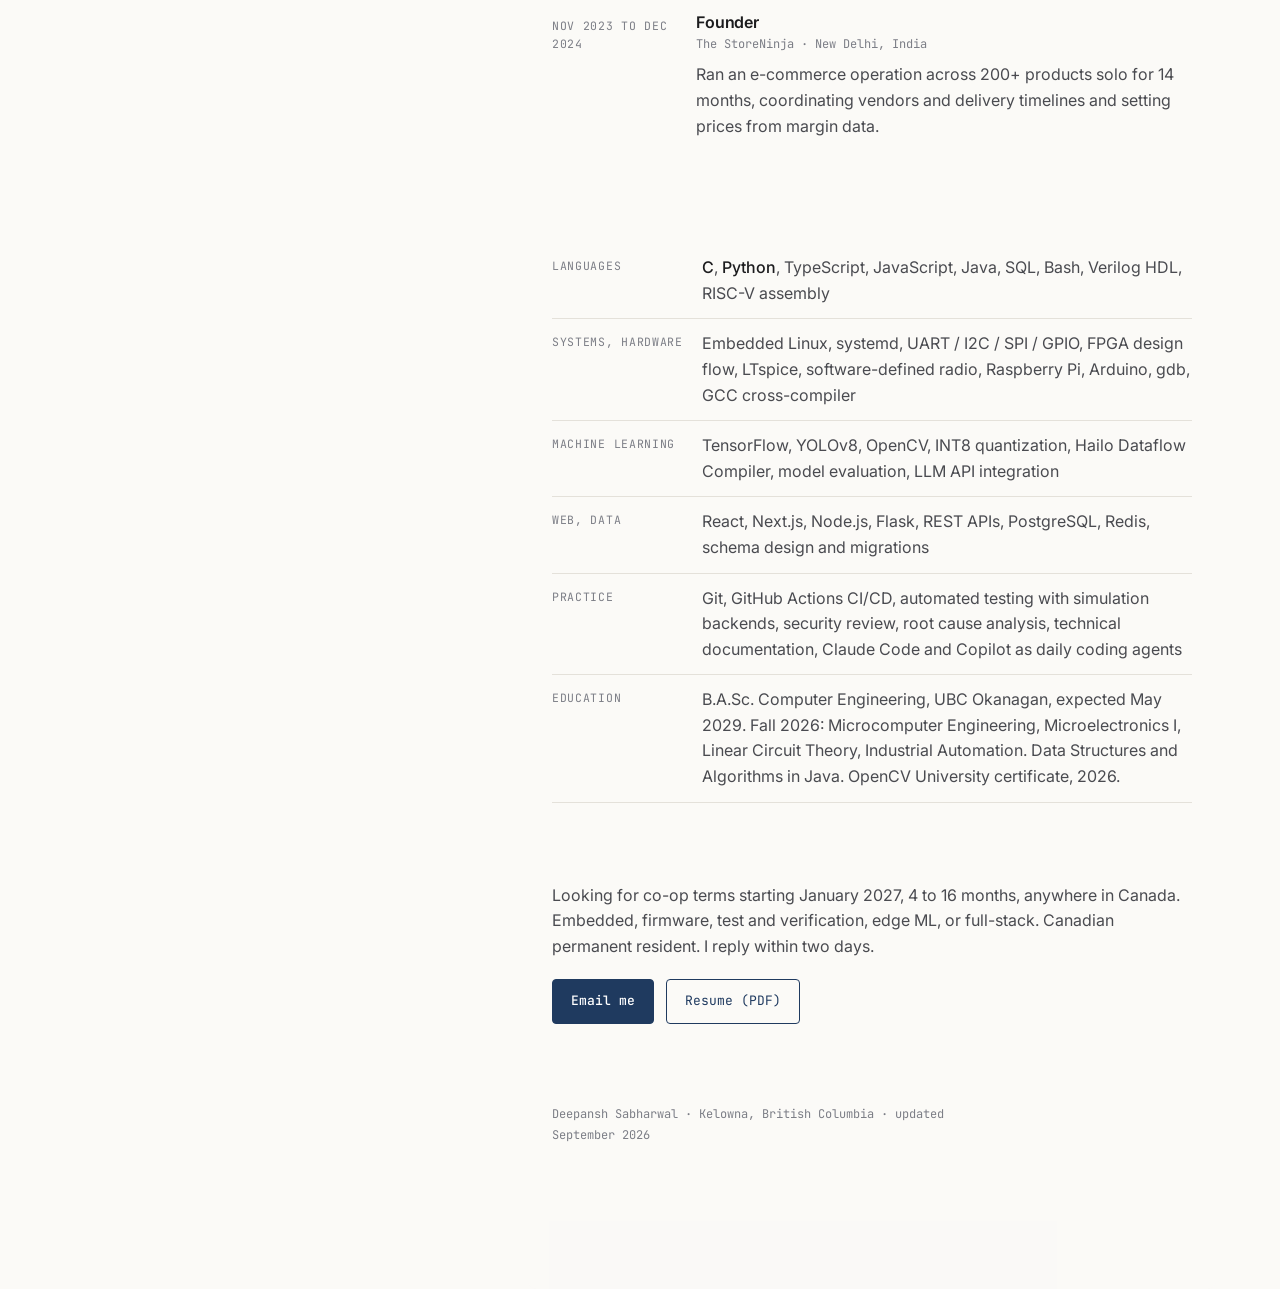
==== commit 6361e507: "Dissect mode on every figure Each diagram has a Dissect button that lights up one block at a time an" ====
--- a/index.html
+++ b/index.html
@@ -122,7 +122,21 @@
 figure .hi{stroke:var(--acc);stroke-width:1.4}
 figure .line{stroke:var(--fg-3);fill:none;stroke-width:1.1}
 figure .acc{stroke:var(--acc);fill:none;stroke-width:1.2;stroke-dasharray:3 2}
-figcaption{font-family:var(--mono);font-size:11px;color:var(--fg-3);margin-top:8px;padding:0 4px}
+figcaption{font-family:var(--mono);font-size:11px;color:var(--fg-3);margin-top:8px;padding:0 4px;display:flex;justify-content:space-between;gap:12px;align-items:center}
+.dissect{font-family:var(--mono);font-size:11px;background:none;border:1px solid var(--line-2);color:var(--acc);padding:4px 9px;border-radius:3px;cursor:pointer;white-space:nowrap;transition:border-color var(--t) ease-out,background var(--t) ease-out}
+.dissect:hover{border-color:var(--acc);background:var(--acc-2)}
+figure [data-step]{transition:opacity 320ms ease-out}
+figure.playing [data-step]{opacity:.18}
+figure.playing [data-step].done{opacity:.55}
+figure.playing [data-step].on{opacity:1}
+figure.playing [data-step].on .box{stroke:var(--acc);stroke-width:1.6}
+.steps{list-style:none;margin:0 0 16px;padding:0;font-family:var(--mono);font-size:12px;line-height:1.55;max-height:0;overflow:hidden;transition:max-height 400ms ease-out}
+.steps.open{max-height:600px}
+.steps li{display:none;padding:6px 0 6px 14px;border-left:2px solid var(--line);color:var(--fg-2)}
+.steps li.done{display:block}
+.steps li.on{display:block;border-left-color:var(--acc);color:var(--fg)}
+.steps li b{color:var(--fg);font-weight:500}
+.steps li b::after{content:" ";}
 
 /* experience */
 .xp .when{font-family:var(--mono);font-size:11.5px;letter-spacing:.06em;text-transform:uppercase;color:var(--fg-3);padding-top:5px}
@@ -184,21 +198,17 @@
   <div class="sh">Work</div>
   <figure class="map">
     <svg viewBox="0 0 720 300" role="img" aria-label="System map: six layers from analog signal path up to production application, with one project at each layer">
-      <g class="dim" font-size="10">
-        <text x="12" y="34">application</text><text x="12" y="80">model</text><text x="12" y="126">embedded</text><text x="12" y="172">architecture</text><text x="12" y="218">RTL</text><text x="12" y="264">analog</text>
-      </g>
       <path class="line" d="M110 20 V280"/>
-      <g class="box"><rect x="130" y="16" width="250" height="34" rx="2"/><rect x="130" y="62" width="250" height="34" rx="2"/><rect class="hi" x="130" y="108" width="250" height="34" rx="2"/><rect x="130" y="154" width="250" height="34" rx="2"/><rect x="130" y="200" width="250" height="34" rx="2"/><rect class="hi" x="130" y="246" width="250" height="34" rx="2"/></g>
-      <g class="lbl" font-size="11">
-        <text x="142" y="37">06 Janvani</text><text x="142" y="83">05 Crop disease classifier</text><text x="142" y="129">04 Wildlife detection node</text><text x="142" y="175">03 RISC-V pipeline + compiler</text><text x="142" y="221">02 FaultLatchedPWM</text><text x="142" y="267">01 Amplifier linearization</text>
-      </g>
-      <g class="dim" font-size="10">
-        <text x="400" y="37">TypeScript, PostgreSQL, CI, security review</text><text x="400" y="83">TensorFlow, evaluation, 92% test acc.</text><text x="400" y="129">YOLOv8 INT8 on Hailo NPU, systemd, 47 tests</text><text x="400" y="175">cycle-accurate C model, gdb, 25-program suite</text><text x="400" y="221">Verilog FSM, synthesis, board bring-up</text><text x="400" y="267">LTspice, Python fit, SDR loop, in progress</text>
-      </g>
-      <g class="acc"><path d="M255 246 V234"/><path d="M255 200 V188"/><path d="M255 154 V142"/><path d="M255 108 V96"/><path d="M255 62 V50"/></g>
-    </svg>
-    <figcaption>Where each project sits. The two highlighted entries are current research at UBC.</figcaption>
+      <g data-step="6"><text class="dim" font-size="10" x="12" y="34">application</text><rect class="box" x="130" y="16" width="250" height="34" rx="2"/><text class="lbl" font-size="11" x="142" y="37">06 Janvani</text><text class="dim" font-size="10" x="400" y="37">TypeScript, PostgreSQL, CI, security review</text></g>
+      <g data-step="5"><text class="dim" font-size="10" x="12" y="80">model</text><rect class="box" x="130" y="62" width="250" height="34" rx="2"/><text class="lbl" font-size="11" x="142" y="83">05 Crop disease classifier</text><text class="dim" font-size="10" x="400" y="83">TensorFlow, evaluation, 92% test acc.</text><path class="acc" d="M255 62 V50"/></g>
+      <g data-step="4"><text class="dim" font-size="10" x="12" y="126">embedded</text><rect class="box hi" x="130" y="108" width="250" height="34" rx="2"/><text class="lbl" font-size="11" x="142" y="129">04 Wildlife detection node</text><text class="dim" font-size="10" x="400" y="129">YOLOv8 INT8 on Hailo NPU, systemd, 47 tests</text><path class="acc" d="M255 108 V96"/></g>
+      <g data-step="3"><text class="dim" font-size="10" x="12" y="172">architecture</text><rect class="box" x="130" y="154" width="250" height="34" rx="2"/><text class="lbl" font-size="11" x="142" y="175">03 RISC-V pipeline + compiler</text><text class="dim" font-size="10" x="400" y="175">cycle-accurate C model, gdb, 25-program suite</text><path class="acc" d="M255 154 V142"/></g>
+      <g data-step="2"><text class="dim" font-size="10" x="12" y="218">RTL</text><rect class="box" x="130" y="200" width="250" height="34" rx="2"/><text class="lbl" font-size="11" x="142" y="221">02 FaultLatchedPWM</text><text class="dim" font-size="10" x="400" y="221">Verilog FSM, synthesis, board bring-up</text><path class="acc" d="M255 200 V188"/></g>
+      <g data-step="1"><text class="dim" font-size="10" x="12" y="264">analog</text><rect class="box hi" x="130" y="246" width="250" height="34" rx="2"/><text class="lbl" font-size="11" x="142" y="267">01 Amplifier linearization</text><text class="dim" font-size="10" x="400" y="267">LTspice, Python fit, SDR loop, in progress</text><path class="acc" d="M255 246 V234"/></g>
+      </svg>
+    <figcaption><span>Where each project sits. The two highlighted entries are current research at UBC.</span><button class="dissect" type="button">Dissect &rarr;</button></figcaption>
   </figure>
+  <ol class="steps"><li><b>Analog.</b>The bottom of the stack: a real amplifier with a real nonlinearity. Current research. The correction is modelled in LTspice and fit in Python, with an SDR closing the loop.</li><li><b>RTL.</b>One level up, logic described in Verilog and synthesized onto an FPGA. FaultLatchedPWM puts the safety envelope here, where firmware cannot reach it.</li><li><b>Architecture.</b>How instructions flow through a processor. A cycle-accurate five-stage RISC-V model in C, with the cross-compiler that feeds it, debugged in gdb against 25 programs.</li><li><b>Embedded.</b>Linux on a small board with an accelerator. The detection node: a quantized YOLOv8 model on a Hailo NPU, a self-recovering systemd service, and tests that run without the hardware.</li><li><b>Model.</b>The machine learning itself. A TensorFlow classifier taken to 92% test accuracy by reading the confusion matrix instead of guessing at hyperparameters.</li><li><b>Application.</b>The top: software people use. Janvani, a publishing platform on Next.js and PostgreSQL, run alone in production behind a 16-point security review.</li></ol>
 
   <article class="entry" id="p1">
     <div class="idx">01<b>Analog signal path</b></div>
@@ -215,19 +225,16 @@
       </table>
       <figure>
         <svg viewBox="0 0 720 96" role="img" aria-label="Predistortion loop: input through inverse polynomial into amplifier, output captured by SDR, coefficients re-fit">
-          <rect class="box hi" x="70" y="28" width="130" height="40" rx="2"/><text class="lbl" x="135" y="46" text-anchor="middle">predistorter</text><text class="dim" x="135" y="60" text-anchor="middle">a1x + a3x&#179;</text>
-          <rect class="box" x="260" y="28" width="110" height="40" rx="2"/><text class="lbl" x="315" y="46" text-anchor="middle">amplifier</text><text class="dim" x="315" y="60" text-anchor="middle">LTC6078, clips</text>
-          <rect class="box" x="430" y="28" width="90" height="40" rx="2"/><text class="lbl" x="475" y="52" text-anchor="middle">load</text>
-          <rect class="box hi" x="260" y="2" width="110" height="20" rx="2"/><text class="lbl" x="315" y="16" text-anchor="middle">SDR capture</text>
-          <rect class="box hi" x="70" y="2" width="130" height="20" rx="2"/><text class="lbl" x="135" y="16" text-anchor="middle">re-fit coefficients</text>
-          <text class="dim" x="10" y="52">x(t)</text><path class="line" d="M38 48 H70"/>
-          <path class="line" d="M200 48 H260"/><path class="line" d="M370 48 H430"/>
-          <text class="dim" x="530" y="52">y(t)</text>
-          <path class="acc" d="M400 48 V12 H370"/><path class="acc" d="M260 12 H200"/><path class="acc" d="M135 22 V28"/>
-          <text class="dim" x="710" y="86" text-anchor="end">goal: y &asymp; G&middot;x further past the knee</text>
+          <g data-step="1"><text class="dim" x="10" y="52">x(t)</text><path class="line" d="M38 48 H70"/></g>
+          <g data-step="2"><rect class="box hi" x="70" y="28" width="130" height="40" rx="2"/><text class="lbl" x="135" y="46" text-anchor="middle">predistorter</text><text class="dim" x="135" y="60" text-anchor="middle">a1x + a3x&#179;</text><path class="line" d="M200 48 H260"/></g>
+          <g data-step="3"><rect class="box" x="260" y="28" width="110" height="40" rx="2"/><text class="lbl" x="315" y="46" text-anchor="middle">amplifier</text><text class="dim" x="315" y="60" text-anchor="middle">LTC6078, clips</text><path class="line" d="M370 48 H430"/></g>
+          <g data-step="4"><rect class="box" x="430" y="28" width="90" height="40" rx="2"/><text class="lbl" x="475" y="52" text-anchor="middle">load</text><text class="dim" x="530" y="52">y(t)</text><text class="dim" x="710" y="86" text-anchor="end">goal: y &asymp; G&middot;x further past the knee</text></g>
+          <g data-step="5"><path class="acc" d="M400 48 V12 H370"/><rect class="box hi" x="260" y="2" width="110" height="20" rx="2"/><text class="lbl" x="315" y="16" text-anchor="middle">SDR capture</text></g>
+          <g data-step="6"><path class="acc" d="M260 12 H200"/><rect class="box hi" x="70" y="2" width="130" height="20" rx="2"/><text class="lbl" x="135" y="16" text-anchor="middle">re-fit coefficients</text><path class="acc" d="M135 22 V28"/></g>
         </svg>
-        <figcaption>Fig. 1. Feed-forward inverse with a slow feedback re-fit. Dashed path is the adaptation loop.</figcaption>
+        <figcaption><span>Fig. 1. Feed-forward inverse with a slow feedback re-fit. Dashed path is the adaptation loop.</span><button class="dissect" type="button">Dissect &rarr;</button></figcaption>
       </figure>
+      <ol class="steps"><li><b>Input.</b>The test signal, x(t). The amplifier's curve is measured first from DC sweep data, point by point, which is what the correction is fit against.</li><li><b>Predistorter.</b>A polynomial, a1x + a3x&#179;, chosen to be the inverse of the amplifier's own curve. The coefficients are not derived by hand; they are fit in Python to the sweep data.</li><li><b>Amplifier.</b>An LTC6078 stage at 10 V/V, diode clipped at &plusmn;1 V. Past the knee it compresses, and the dominant error is the cubic term. The predistorter has already bent the input the other way.</li><li><b>Output.</b>y(t) should track G&middot;x further into the knee than it would without correction. The design target is 10 dB less third harmonic. No measured number yet.</li><li><b>SDR capture.</b>A software-defined radio samples the real output, not the LTspice model. This is what makes the loop honest about temperature and load drift.</li><li><b>Re-fit.</b>The captured output goes back into the fitter, the coefficients update, and the predistorter tracks the amplifier as it drifts. This is the learned part.</li></ol>
       <div class="prose">
         <p><b>What this is.</b> An amplifier is only linear up to a point. Push the input past that knee and the output no longer follows it, and the error shows up as harmonics, mostly the third. Predistortion means bending the input the opposite way first, so the amplifier's own curve straightens it back out. The interesting part is that the right bend changes as the amplifier warms up, so the correction has to be measured and re-fit rather than set once.</p>
         <p>A diode-clipped op amp stage distorts once it passes its compression knee, and the dominant term is cubic. I am designing a polynomial predistortion stage that applies the inverse of that curve ahead of the amplifier so the chain stays linear further into the knee. The model lives in LTspice; the coefficients are fit in Python from DC sweep data rather than derived by hand.</p>
@@ -250,15 +257,15 @@
       </table>
       <figure>
         <svg viewBox="0 0 720 60" role="img" aria-label="State machine: INIT to IDLE to RUN; RUN to FAULT on fault; FAULT to SAFE only on operator reset">
-          <g class="box"><rect x="10" y="18" width="80" height="26" rx="2"/><rect x="150" y="18" width="80" height="26" rx="2"/><rect x="290" y="18" width="80" height="26" rx="2"/><rect class="hi" x="430" y="18" width="80" height="26" rx="2"/><rect x="600" y="18" width="80" height="26" rx="2"/></g>
-          <g class="lbl" text-anchor="middle"><text x="50" y="35">INIT</text><text x="190" y="35">IDLE</text><text x="330" y="35">RUN</text><text x="470" y="35">FAULT</text><text x="640" y="35">SAFE</text></g>
-          <path class="line" d="M90 31 H150"/><path class="line" d="M230 31 H290"/><path class="line" d="M370 31 H430"/><path class="line" d="M510 31 H600"/>
-          <text class="dim" x="400" y="14" text-anchor="middle">any fault, 1 clk</text>
-          <text class="dim" x="555" y="14" text-anchor="middle">operator reset only</text>
-          <text class="dim" x="470" y="56" text-anchor="middle">output held low, latched</text>
+          <g data-step="1"><rect class="box" x="10" y="18" width="80" height="26" rx="2"/><text class="lbl" x="50" y="35" text-anchor="middle">INIT</text><path class="line" d="M90 31 H150"/></g>
+          <g data-step="2"><rect class="box" x="150" y="18" width="80" height="26" rx="2"/><text class="lbl" x="190" y="35" text-anchor="middle">IDLE</text><path class="line" d="M230 31 H290"/></g>
+          <g data-step="3"><rect class="box" x="290" y="18" width="80" height="26" rx="2"/><text class="lbl" x="330" y="35" text-anchor="middle">RUN</text><path class="line" d="M370 31 H430"/><text class="dim" x="400" y="14" text-anchor="middle">any fault, 1 clk</text></g>
+          <g data-step="4"><rect class="box hi" x="430" y="18" width="80" height="26" rx="2"/><text class="lbl" x="470" y="35" text-anchor="middle">FAULT</text><text class="dim" x="470" y="56" text-anchor="middle">output held low, latched</text></g>
+          <g data-step="5"><path class="line" d="M510 31 H600"/><text class="dim" x="555" y="14" text-anchor="middle">operator reset only</text><rect class="box" x="600" y="18" width="80" height="26" rx="2"/><text class="lbl" x="640" y="35" text-anchor="middle">SAFE</text></g>
         </svg>
-        <figcaption>Fig. 2. No path returns from FAULT without an external reset; a transient cannot re-enable the drive.</figcaption>
+        <figcaption><span>Fig. 2. No path returns from FAULT without an external reset; a transient cannot re-enable the drive.</span><button class="dissect" type="button">Dissect &rarr;</button></figcaption>
       </figure>
+      <ol class="steps"><li><b>INIT.</b>Power-up state. Registers load their defaults and the output is forced low before anything else runs.</li><li><b>IDLE.</b>Waiting for a valid configuration. A separate validation module checks period and duty against their ranges and refuses anything out of bounds, so bad settings never reach the driver.</li><li><b>RUN.</b>PWM is driving the motor. A combinational guard re-checks the parameters every clock cycle; this is the only state where the output can be high.</li><li><b>FAULT.</b>Any violation moves here on the next clock edge, one cycle. The output drops low and the state latches. There is no transition out of FAULT that firmware can trigger, because none was built.</li><li><b>SAFE.</b>Reached only after an external operator reset sequence. Verified in simulation, then in synthesis and place-and-route, then on the Tang Nano 20K board.</li></ol>
       <div class="prose">
         <p><b>What this is.</b> A PWM signal sets how hard a motor is driven. Most controllers check for faults in firmware, which is fine until the firmware itself is the thing that has gone wrong. Here the fault logic is in the FPGA fabric, one clock cycle from the output, and once it latches there is no software path to unlatch it. The point was to build the safety envelope in a place a bug cannot reach.</p>
         <p>When a fault asserts, the output drops to a safe state and stays there until an operator resets it, so a transient glitch cannot quietly put the drive back in motion. A separate configuration-validation module rejects out-of-range parameters at load time rather than letting bad settings reach the driver stage. Carried through the complete flow, from simulation to a physical board.</p>
@@ -303,15 +310,15 @@
       </table>
       <figure>
         <svg viewBox="0 0 720 60" role="img" aria-label="Pipeline: camera, YOLOv8n INT8 on Hailo-8L, range estimate, alert, running as a systemd service">
-          <g class="box"><rect x="10" y="18" width="90" height="26" rx="2"/><rect class="hi" x="150" y="18" width="150" height="26" rx="2"/><rect x="350" y="18" width="130" height="26" rx="2"/><rect x="530" y="18" width="80" height="26" rx="2"/></g>
-          <g class="lbl" text-anchor="middle"><text x="55" y="35">camera</text><text x="225" y="35">YOLOv8n INT8 / Hailo-8L</text><text x="415" y="35">range estimate</text><text x="570" y="35">alert</text></g>
-          <path class="line" d="M100 31 H150"/><path class="line" d="M300 31 H350"/><path class="line" d="M480 31 H530"/>
-          <text class="dim" x="55" y="56" text-anchor="middle">OpenCV calibrated</text>
-          <text class="dim" x="415" y="56" text-anchor="middle">thin lens + time to contact</text>
-          <text class="dim" x="570" y="56" text-anchor="middle">GPIO / display</text>
+          <g data-step="1"><rect class="box" x="10" y="18" width="90" height="26" rx="2"/><text class="lbl" x="55" y="35" text-anchor="middle">camera</text><text class="dim" x="55" y="56" text-anchor="middle">OpenCV calibrated</text><path class="line" d="M100 31 H150"/></g>
+          <g data-step="2"><rect class="box hi" x="150" y="18" width="150" height="26" rx="2"/><text class="lbl" x="225" y="35" text-anchor="middle">YOLOv8n INT8 / Hailo-8L</text><path class="line" d="M300 31 H350"/></g>
+          <g data-step="3"><rect class="box" x="350" y="18" width="130" height="26" rx="2"/><text class="lbl" x="415" y="35" text-anchor="middle">range estimate</text><text class="dim" x="415" y="56" text-anchor="middle">thin lens + time to contact</text><path class="line" d="M480 31 H530"/></g>
+          <g data-step="4"><rect class="box" x="530" y="18" width="80" height="26" rx="2"/><text class="lbl" x="570" y="35" text-anchor="middle">alert</text><text class="dim" x="570" y="56" text-anchor="middle">GPIO / display</text></g>
+          <g data-step="5"><rect class="box" x="630" y="18" width="80" height="26" rx="2" stroke-dasharray="3 2"/><text class="lbl" x="670" y="35" text-anchor="middle">systemd</text><text class="dim" x="670" y="56" text-anchor="middle">self-recovering</text></g>
         </svg>
-        <figcaption>Fig. 3. Everything runs on the Pi. No cloud dependency.</figcaption>
+        <figcaption><span>Fig. 3. Everything runs on the Pi. No cloud dependency.</span><button class="dissect" type="button">Dissect &rarr;</button></figcaption>
       </figure>
+      <ol class="steps"><li><b>Camera.</b>Mounted on the unit and calibrated in place with an OpenCV checkerboard: 1.34 px reprojection error. This replaced a placeholder focal length that every earlier distance number had silently depended on.</li><li><b>Detector.</b>YOLOv8n fine-tuned on a 7-class dataset I built (2,860 images after filtering), then quantized to INT8 with a 2,001-image calibration set and quantization-aware fine-tuning. The Hailo compiler refused the first export; the fix was explicit end-node parsing and a custom NMS config.</li><li><b>Range.</b>Two estimates fused conservatively: thin-lens geometry from the calibrated focal length, and time-to-contact from how fast the box grows frame to frame.</li><li><b>Alert.</b>Drives the warning output over GPIO and the I2C display. The display driver got retry and graceful degradation after the connector proved flaky.</li><li><b>Service.</b>The whole pipeline runs as a systemd unit that restarts itself. Verified by cold boot, detecting about 45 s after power-on with no manual steps. 47 unit tests run without the hardware through a simulation backend.</li></ol>
       <div class="prose">
         <p><b>What this is.</b> A camera on a roadside unit watches for animals and warns drivers. It has to run on a small board with no network, so the detection model is shrunk from floating point to 8-bit integers and moved onto a dedicated accelerator. Shrinking a model loses accuracy unless it is done carefully, which is what the calibration set and the quantization-aware fine-tuning are for. The rest of the work was making it survive real hardware: a service that comes back on its own after a power cut, and tests that run without the board attached.</p>
         <p>The Hailo compiler refused the model. I traced it to an incompatible automatic postprocess-extraction step and rebuilt the export path with explicit end-node parsing and a custom NMS configuration rather than working around it. The camera calibration replaced a placeholder focal length that every prior distance measurement had silently depended on.</p>
@@ -439,6 +446,18 @@
     f.addEventListener('pointerleave',function(){f.style.transform=''})});
 })();
 (function(){
+  document.querySelectorAll('figure').forEach(function(f){
+    var btn=f.querySelector('.dissect'),list=f.nextElementSibling;if(!btn||!list||!list.classList.contains('steps'))return;
+    var groups=Array.prototype.slice.call(f.querySelectorAll('[data-step]')).sort(function(a,b){return a.dataset.step-b.dataset.step});
+    var items=list.querySelectorAll('li'),n=groups.length,i=0;
+    function paint(){groups.forEach(function(g,k){g.classList.toggle('on',k===i-1);g.classList.toggle('done',k<i-1)});
+      items.forEach(function(li,k){li.classList.toggle('on',k===i-1);li.classList.toggle('done',k<i-1)});
+      f.classList.toggle('playing',i>0);list.classList.toggle('open',i>0);
+      btn.textContent=i===0?'Dissect \u2192':i<n?'Next ('+i+'/'+n+') \u2192':'Reset'}
+    btn.addEventListener('click',function(){i=i>=n?0:i+1;paint()});
+    paint()})
+})();
+(function(){
   var b=document.getElementById('theme'),h=document.documentElement;
   function cur(){return h.getAttribute('data-theme')||(matchMedia('(prefers-color-scheme: dark)').matches?'dark':'light')}
   function label(){b.textContent=cur()==='dark'?'light':'dark'}
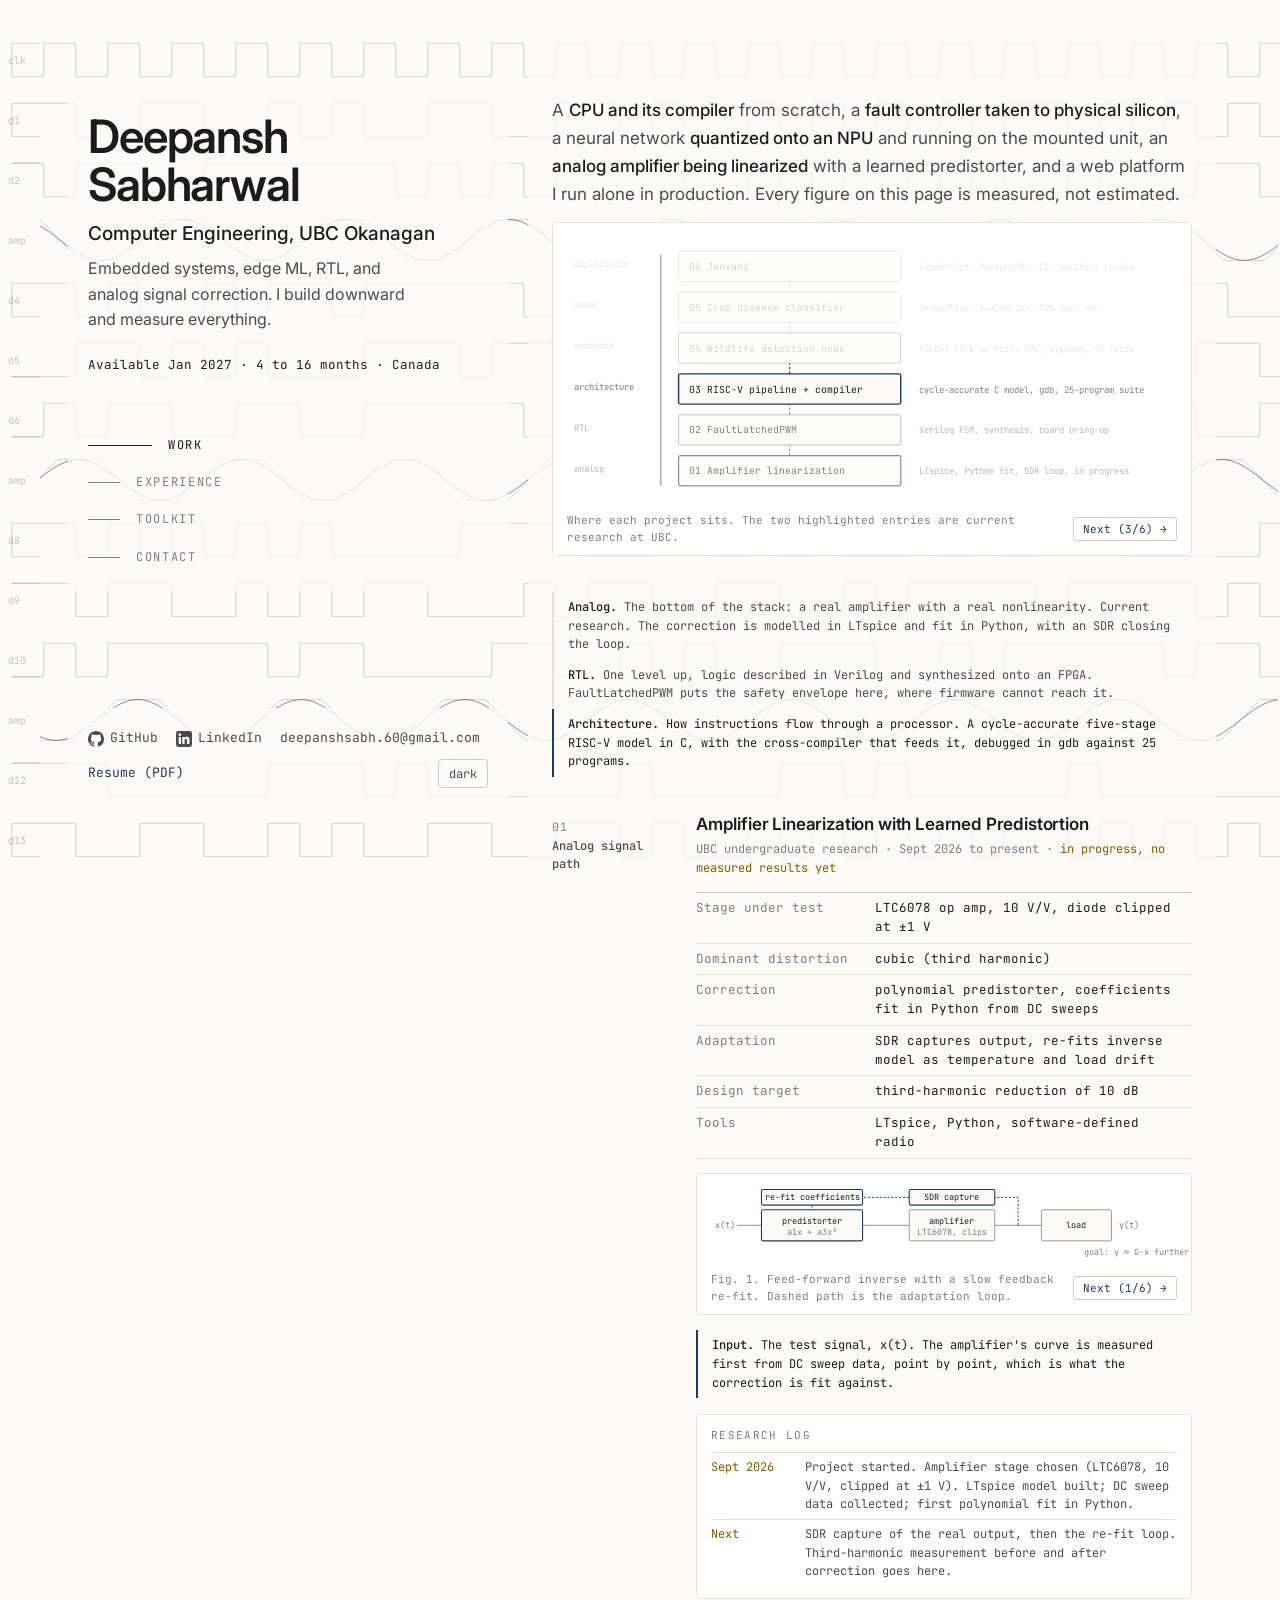
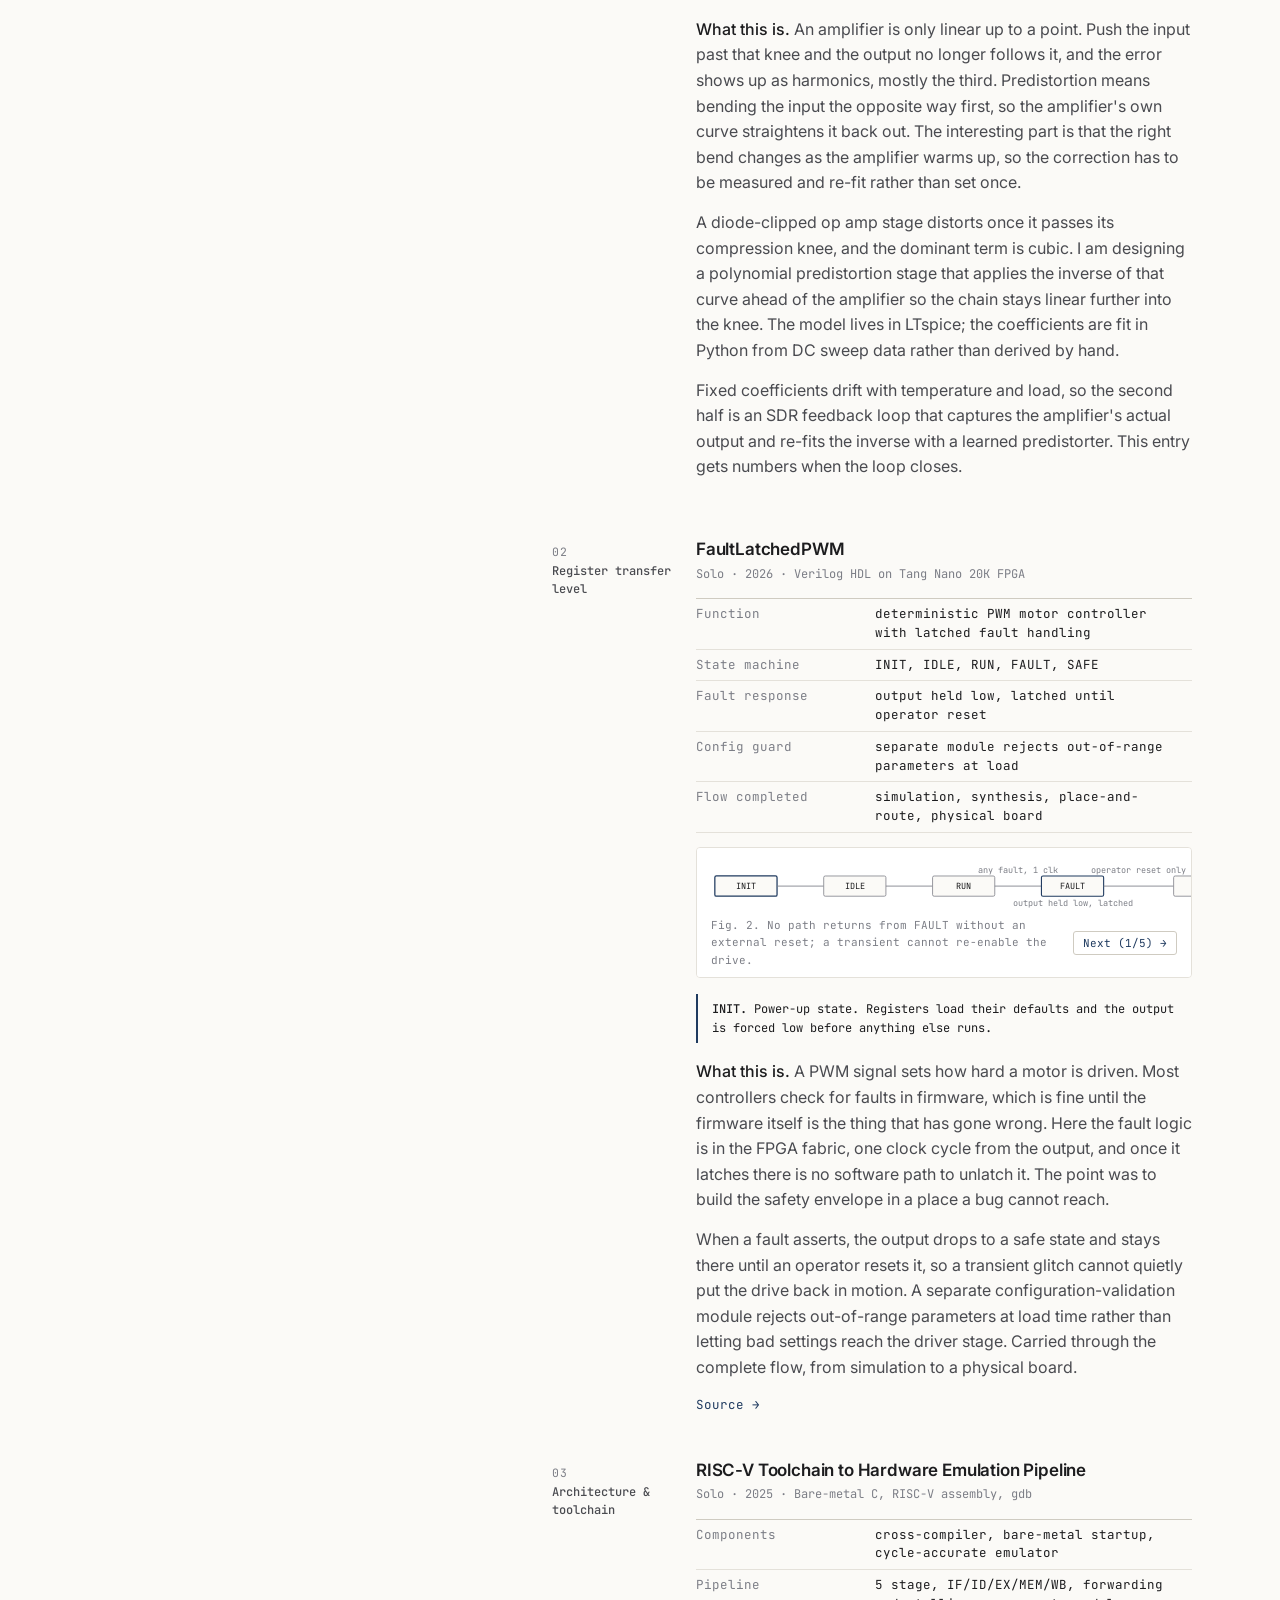
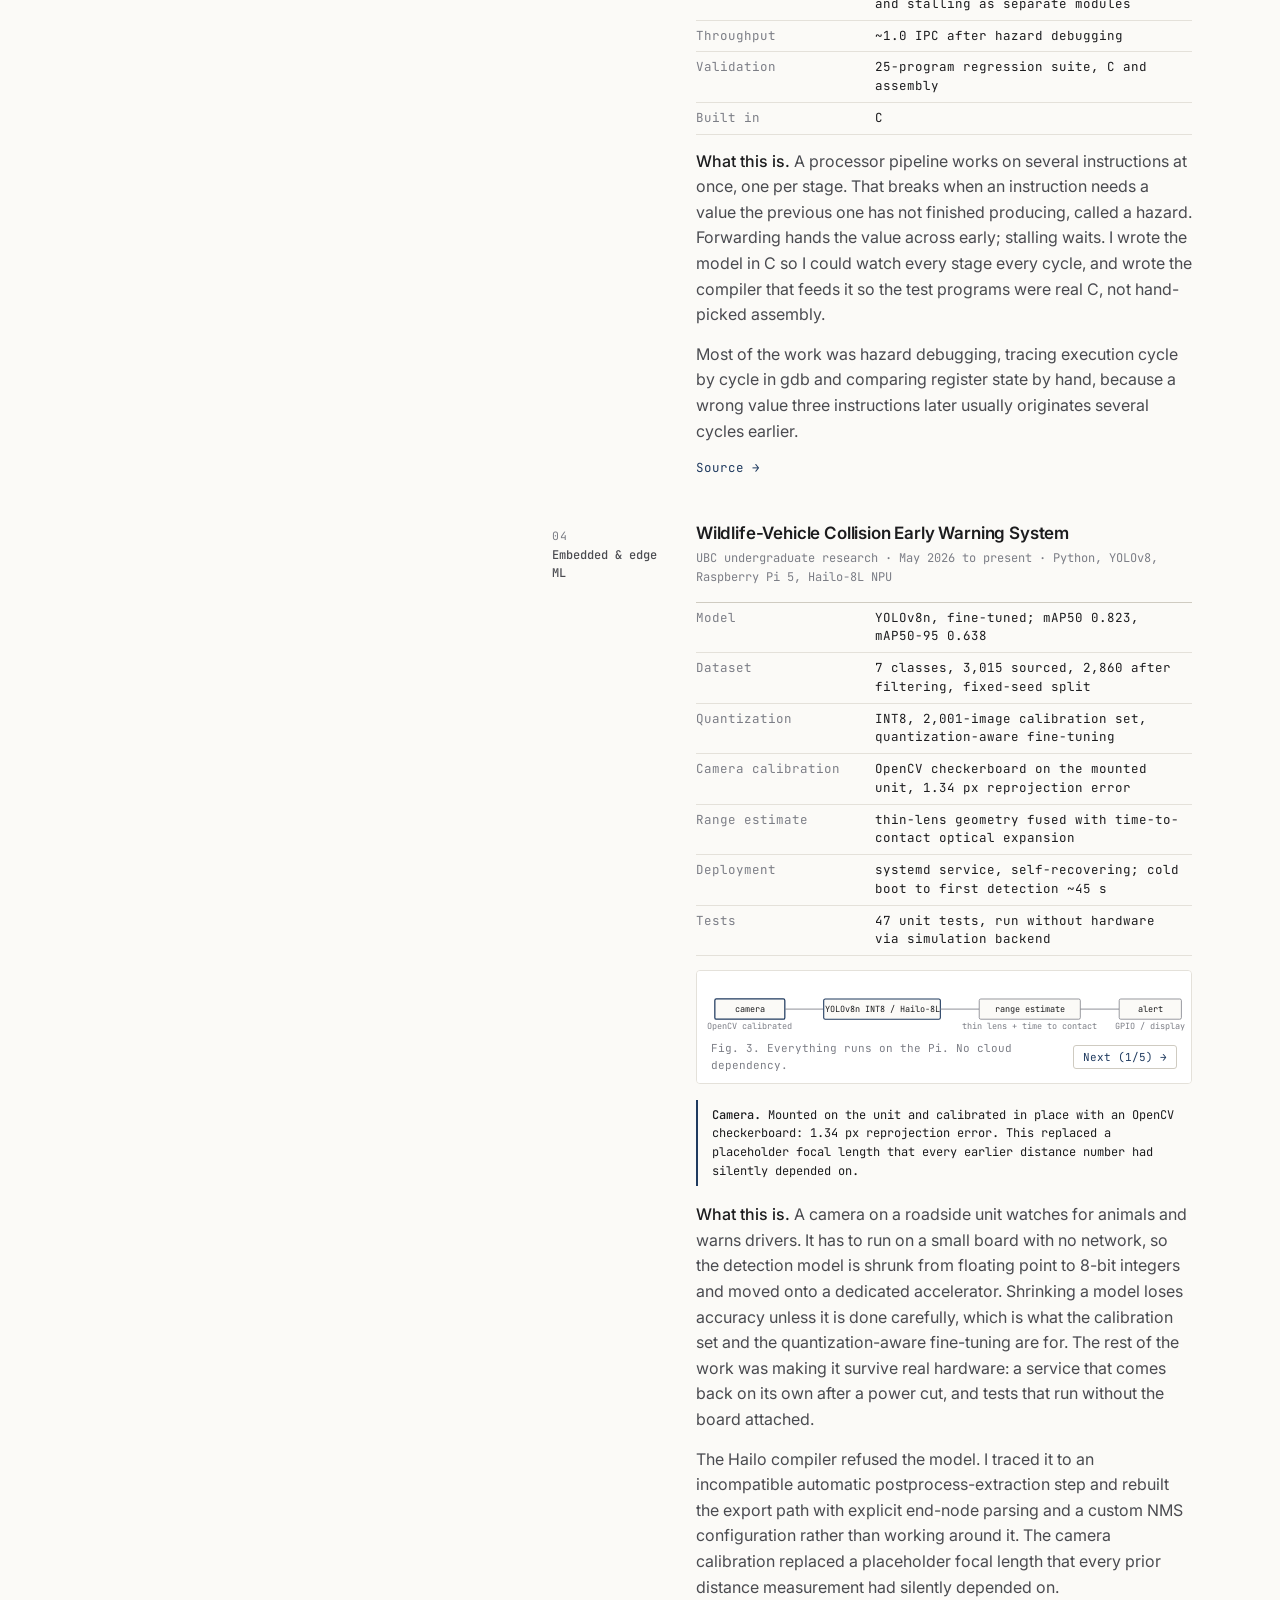
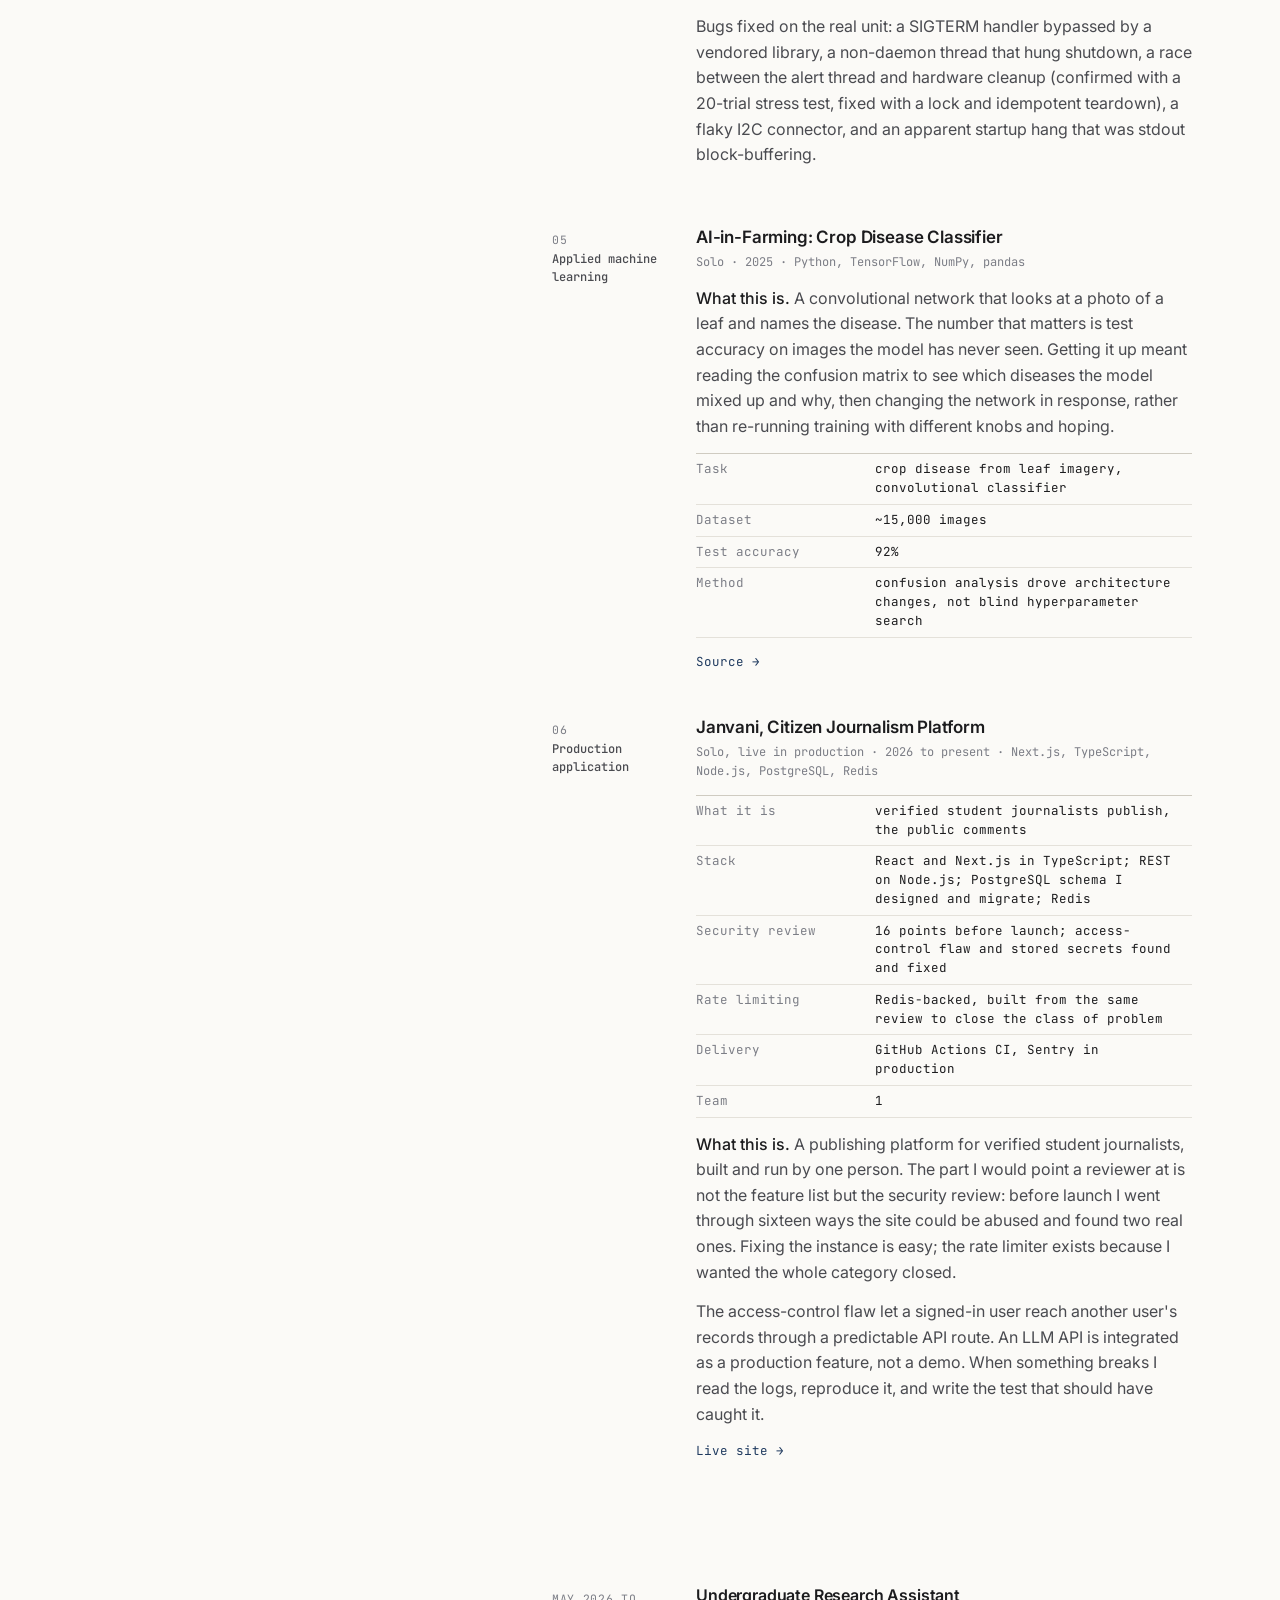
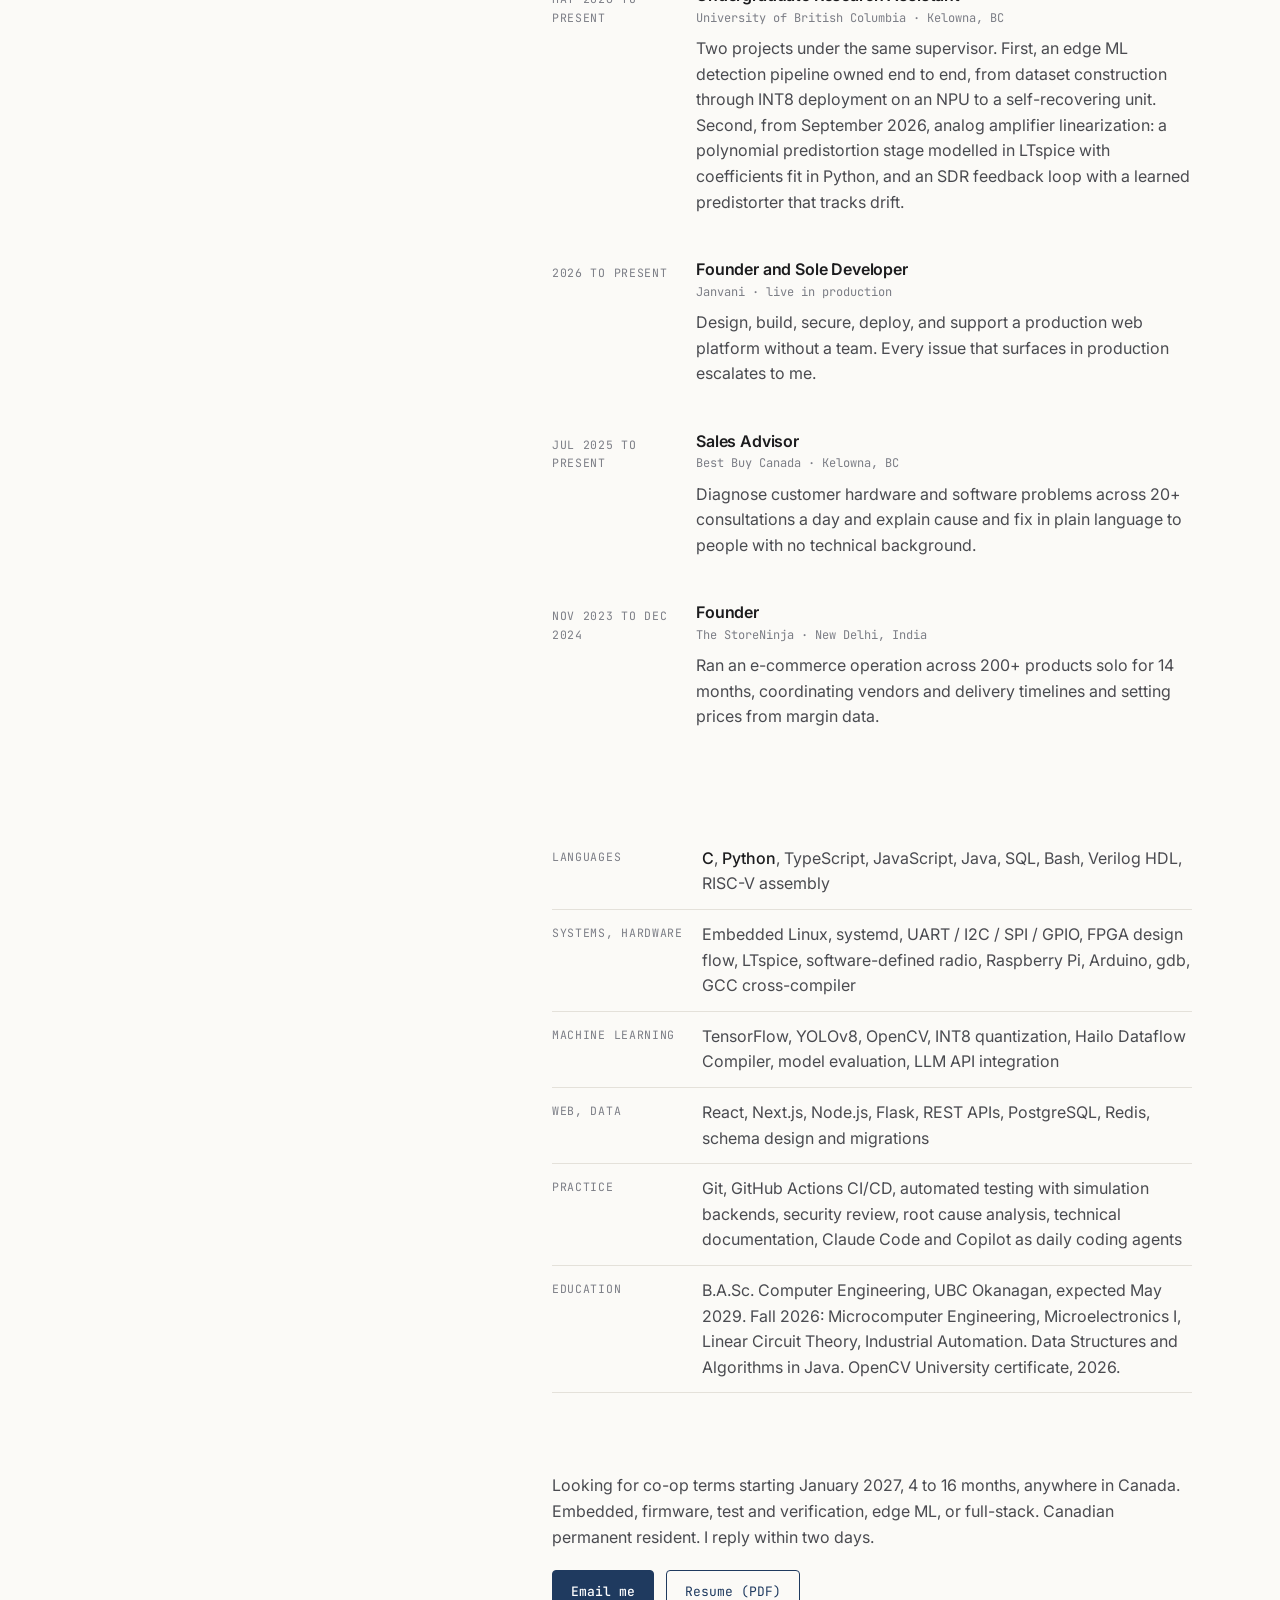
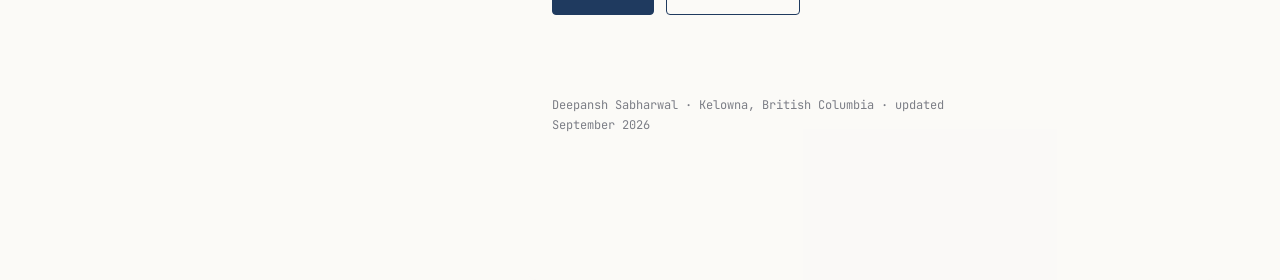
==== commit 96ffebdd: "Link preview image, research log, auto-play dissect on scroll-in og.png (1200x630) with Open Graph a" ====
--- a/index.html
+++ b/index.html
@@ -9,6 +9,11 @@
 <meta property="og:description" content="Computer Engineering, UBC Okanagan. Embedded systems, edge ML, RTL, analog signal correction.">
 <meta property="og:url" content="https://deepanshsabharwal.com">
 <meta property="og:type" content="profile">
+<meta property="og:image" content="https://deepanshsabharwal.com/og.png">
+<meta property="og:image:width" content="1200">
+<meta property="og:image:height" content="630">
+<meta name="twitter:card" content="summary_large_image">
+<meta name="twitter:image" content="https://deepanshsabharwal.com/og.png">
 <link rel="canonical" href="https://deepanshsabharwal.com">
 <link rel="icon" href="data:image/svg+xml,%3Csvg xmlns='http://www.w3.org/2000/svg' viewBox='0 0 32 32'%3E%3Crect width='32' height='32' fill='%231F3A5F'/%3E%3Ctext x='16' y='22' font-family='monospace' font-size='16' font-weight='700' fill='%23FBFAF7' text-anchor='middle'%3EDS%3C/text%3E%3C/svg%3E">
 <link rel="preconnect" href="https://fonts.googleapis.com">
@@ -137,6 +142,11 @@
 .steps li.on{display:block;border-left-color:var(--acc);color:var(--fg)}
 .steps li b{color:var(--fg);font-weight:500}
 .steps li b::after{content:" ";}
+.log{margin:0 0 18px;padding:12px 14px;border:1px solid var(--line);border-radius:4px;background:var(--bg-2);font-family:var(--mono);font-size:12px;line-height:1.55}
+.log-h{font-size:11px;letter-spacing:.12em;text-transform:uppercase;color:var(--fg-3);margin:0 0 8px}
+.log ol{list-style:none;margin:0;padding:0}
+.log li{display:grid;grid-template-columns:84px 1fr;gap:10px;padding:5px 0;border-top:1px solid var(--line)}
+.log time{color:var(--warn);white-space:nowrap}
 
 /* experience */
 .xp .when{font-family:var(--mono);font-size:11.5px;letter-spacing:.06em;text-transform:uppercase;color:var(--fg-3);padding-top:5px}
@@ -235,7 +245,14 @@
         <figcaption><span>Fig. 1. Feed-forward inverse with a slow feedback re-fit. Dashed path is the adaptation loop.</span><button class="dissect" type="button">Dissect &rarr;</button></figcaption>
       </figure>
       <ol class="steps"><li><b>Input.</b>The test signal, x(t). The amplifier's curve is measured first from DC sweep data, point by point, which is what the correction is fit against.</li><li><b>Predistorter.</b>A polynomial, a1x + a3x&#179;, chosen to be the inverse of the amplifier's own curve. The coefficients are not derived by hand; they are fit in Python to the sweep data.</li><li><b>Amplifier.</b>An LTC6078 stage at 10 V/V, diode clipped at &plusmn;1 V. Past the knee it compresses, and the dominant error is the cubic term. The predistorter has already bent the input the other way.</li><li><b>Output.</b>y(t) should track G&middot;x further into the knee than it would without correction. The design target is 10 dB less third harmonic. No measured number yet.</li><li><b>SDR capture.</b>A software-defined radio samples the real output, not the LTspice model. This is what makes the loop honest about temperature and load drift.</li><li><b>Re-fit.</b>The captured output goes back into the fitter, the coefficients update, and the predistorter tracks the amplifier as it drifts. This is the learned part.</li></ol>
-      <div class="prose">
+            <div class="log" aria-label="Research log">
+        <div class="log-h">Research log</div>
+        <ol>
+          <li><time datetime="2026-09">Sept 2026</time>Project started. Amplifier stage chosen (LTC6078, 10 V/V, clipped at &plusmn;1 V). LTspice model built; DC sweep data collected; first polynomial fit in Python.</li>
+          <li><time datetime="2026-10">Next</time>SDR capture of the real output, then the re-fit loop. Third-harmonic measurement before and after correction goes here.</li>
+        </ol>
+      </div>
+<div class="prose">
         <p><b>What this is.</b> An amplifier is only linear up to a point. Push the input past that knee and the output no longer follows it, and the error shows up as harmonics, mostly the third. Predistortion means bending the input the opposite way first, so the amplifier's own curve straightens it back out. The interesting part is that the right bend changes as the amplifier warms up, so the correction has to be measured and re-fit rather than set once.</p>
         <p>A diode-clipped op amp stage distorts once it passes its compression knee, and the dominant term is cubic. I am designing a polynomial predistortion stage that applies the inverse of that curve ahead of the amplifier so the chain stays linear further into the knee. The model lives in LTspice; the coefficients are fit in Python from DC sweep data rather than derived by hand.</p>
         <p>Fixed coefficients drift with temperature and load, so the second half is an SDR feedback loop that captures the amplifier's actual output and re-fits the inverse with a learned predistorter. This entry gets numbers when the loop closes.</p>
@@ -455,7 +472,11 @@
       f.classList.toggle('playing',i>0);list.classList.toggle('open',i>0);
       btn.textContent=i===0?'Dissect \u2192':i<n?'Next ('+i+'/'+n+') \u2192':'Reset'}
     btn.addEventListener('click',function(){i=i>=n?0:i+1;paint()});
-    paint()})
+    paint();
+    if('IntersectionObserver' in window&&!matchMedia('(prefers-reduced-motion: reduce)').matches){
+      var played=false,io=new IntersectionObserver(function(es){es.forEach(function(e){if(!e.isIntersecting||played)return;played=true;io.disconnect();
+        var k=0,id=setInterval(function(){if(i!==k){clearInterval(id);return}i=++k;paint();if(k>=n)clearInterval(id)},700)})},{threshold:.6});
+      io.observe(f)}})
 })();
 (function(){
   var b=document.getElementById('theme'),h=document.documentElement;
@@ -471,5 +492,8 @@
   document.querySelectorAll('main section').forEach(function(s){io.observe(s)});
 })();
 </script>
+<!-- analytics: sign up at goatcounter.com, then replace SITECODE and uncomment
+<script data-goatcounter="https://SITECODE.goatcounter.com/count" async src="//gc.zgo.at/count.js"></script>
+-->
 </body>
 </html>
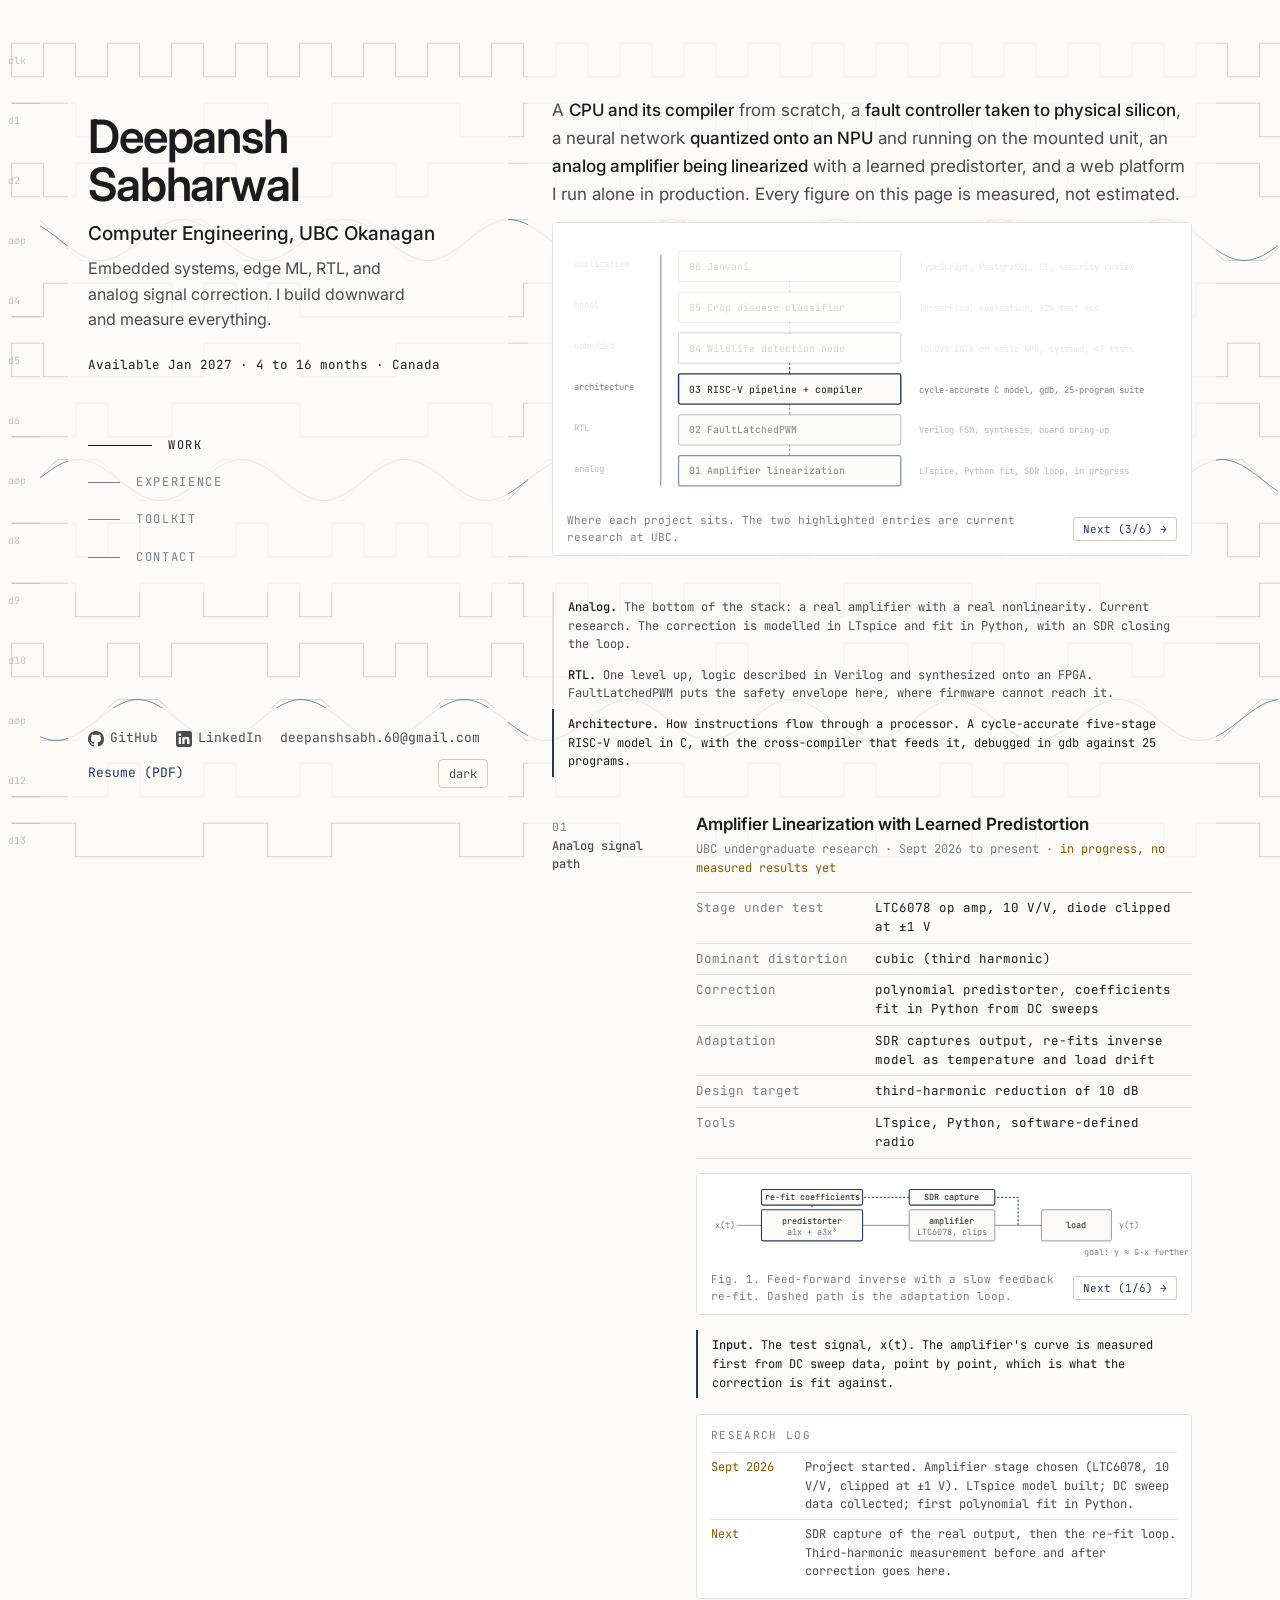
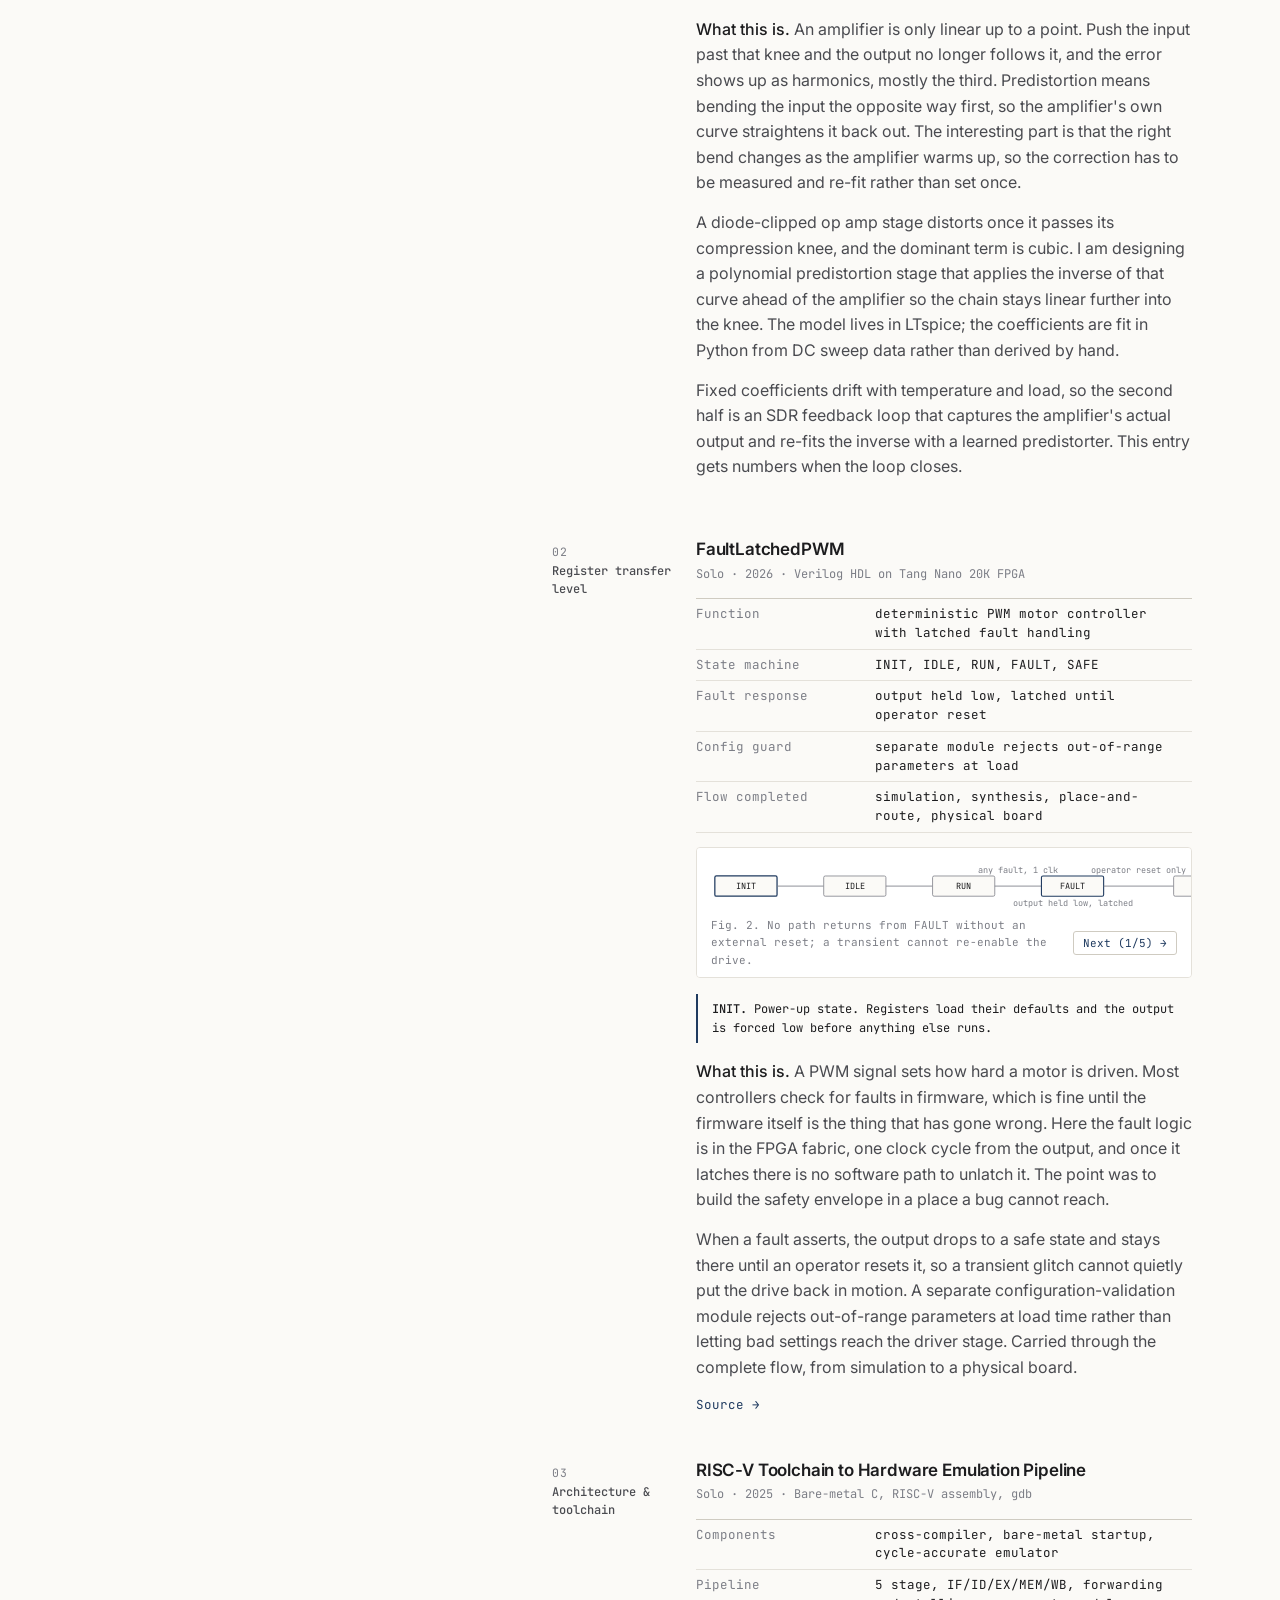
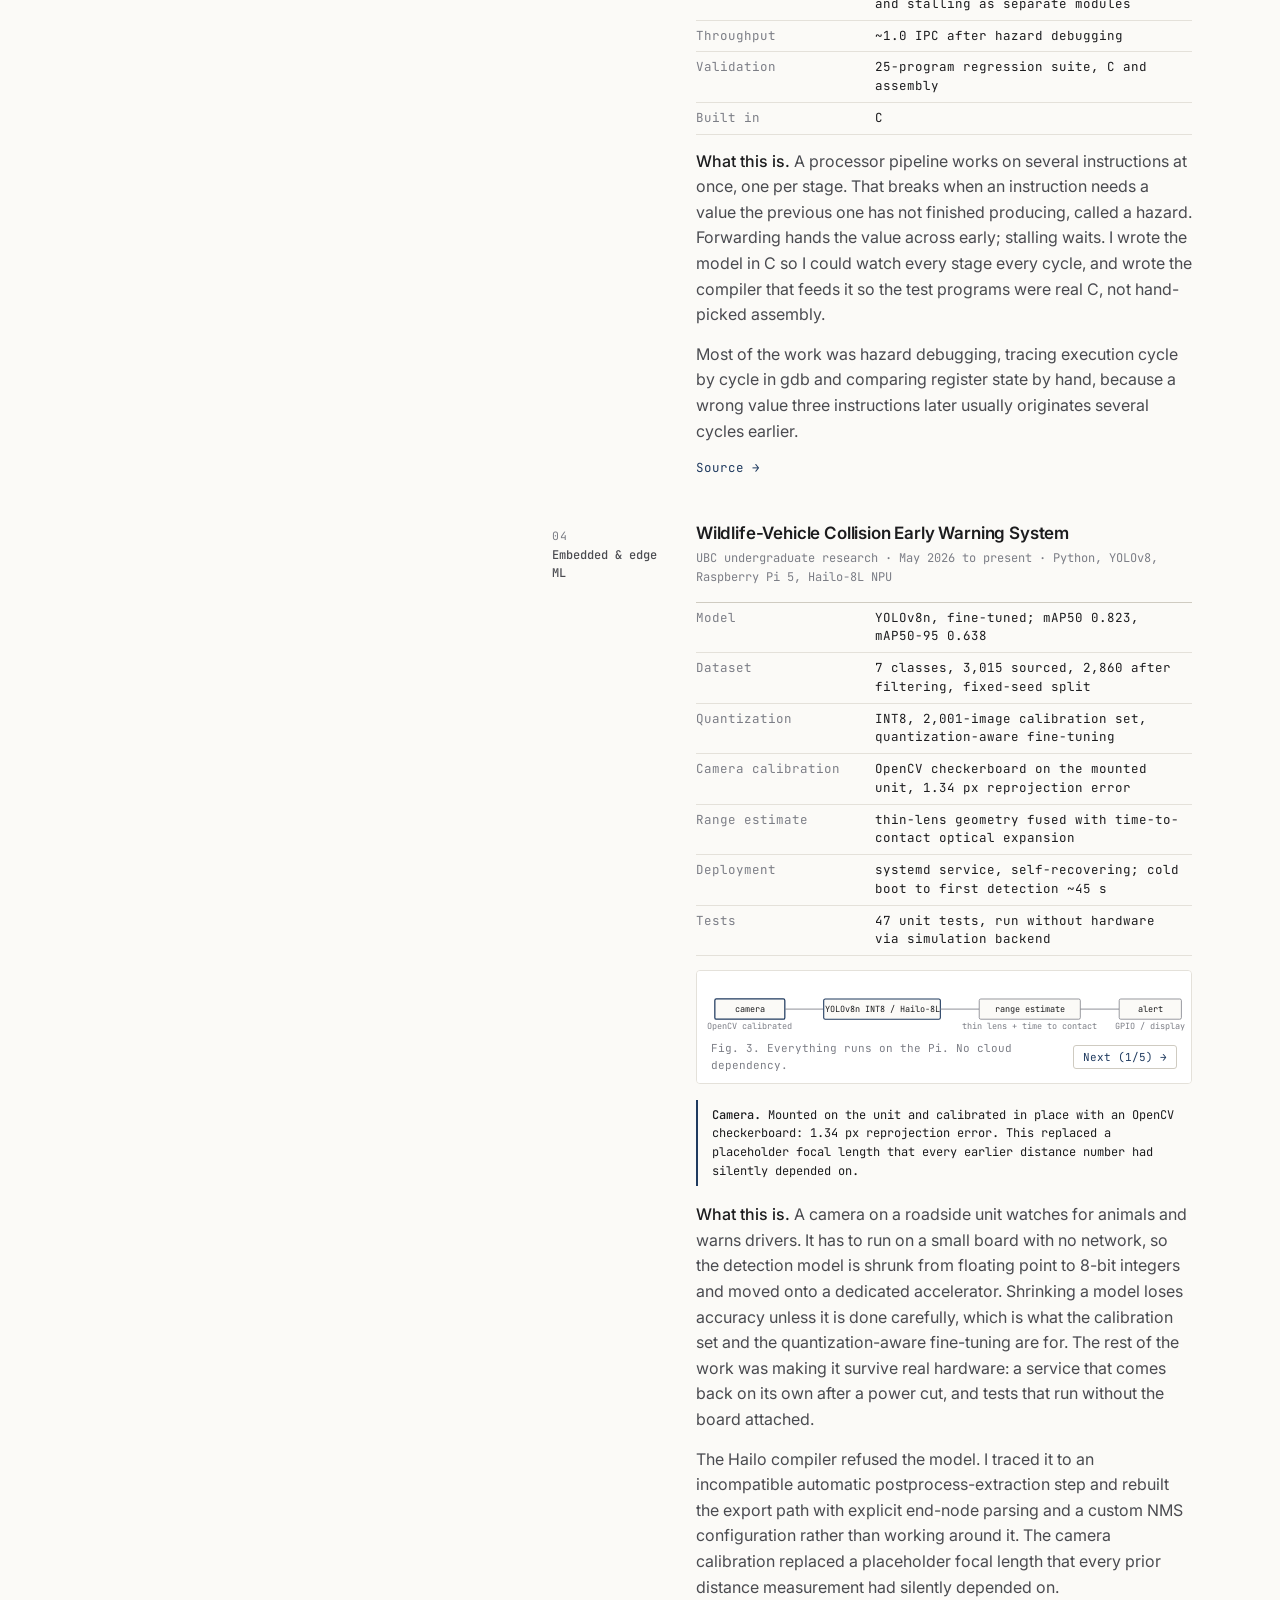
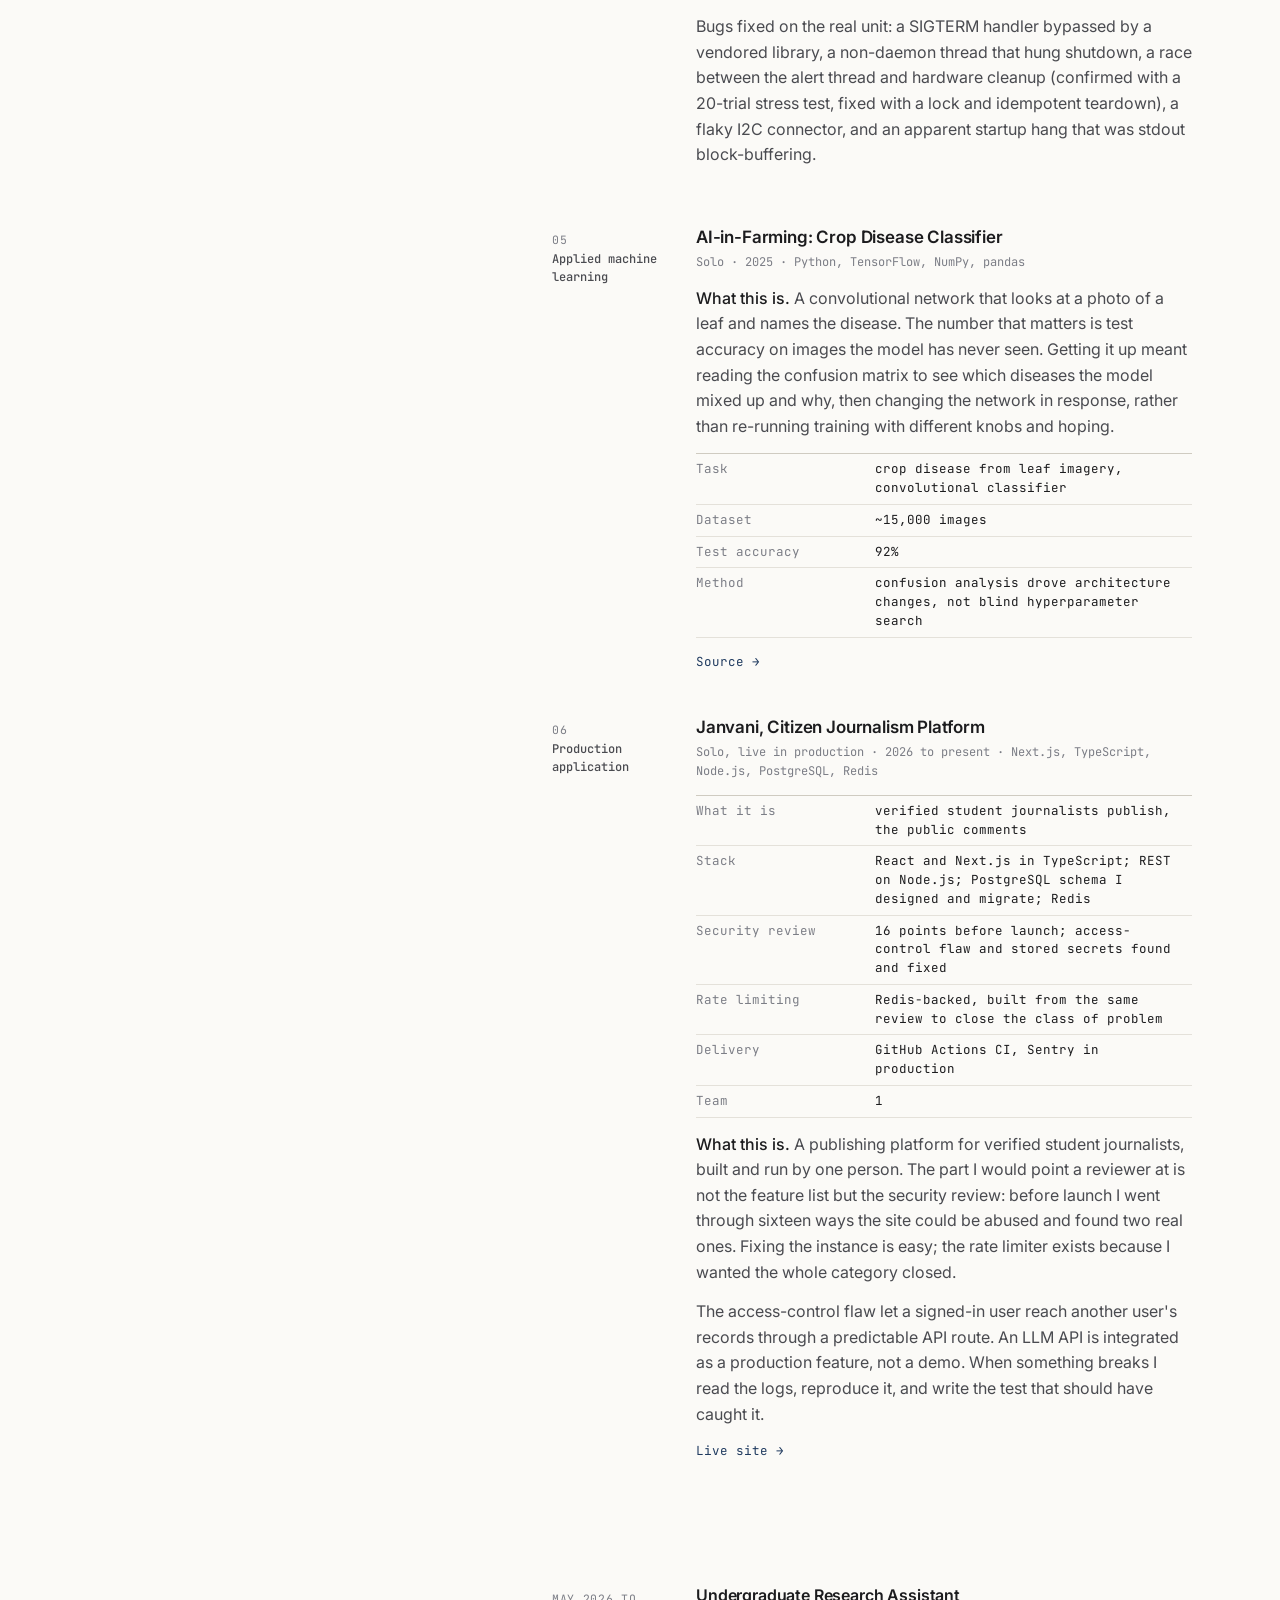
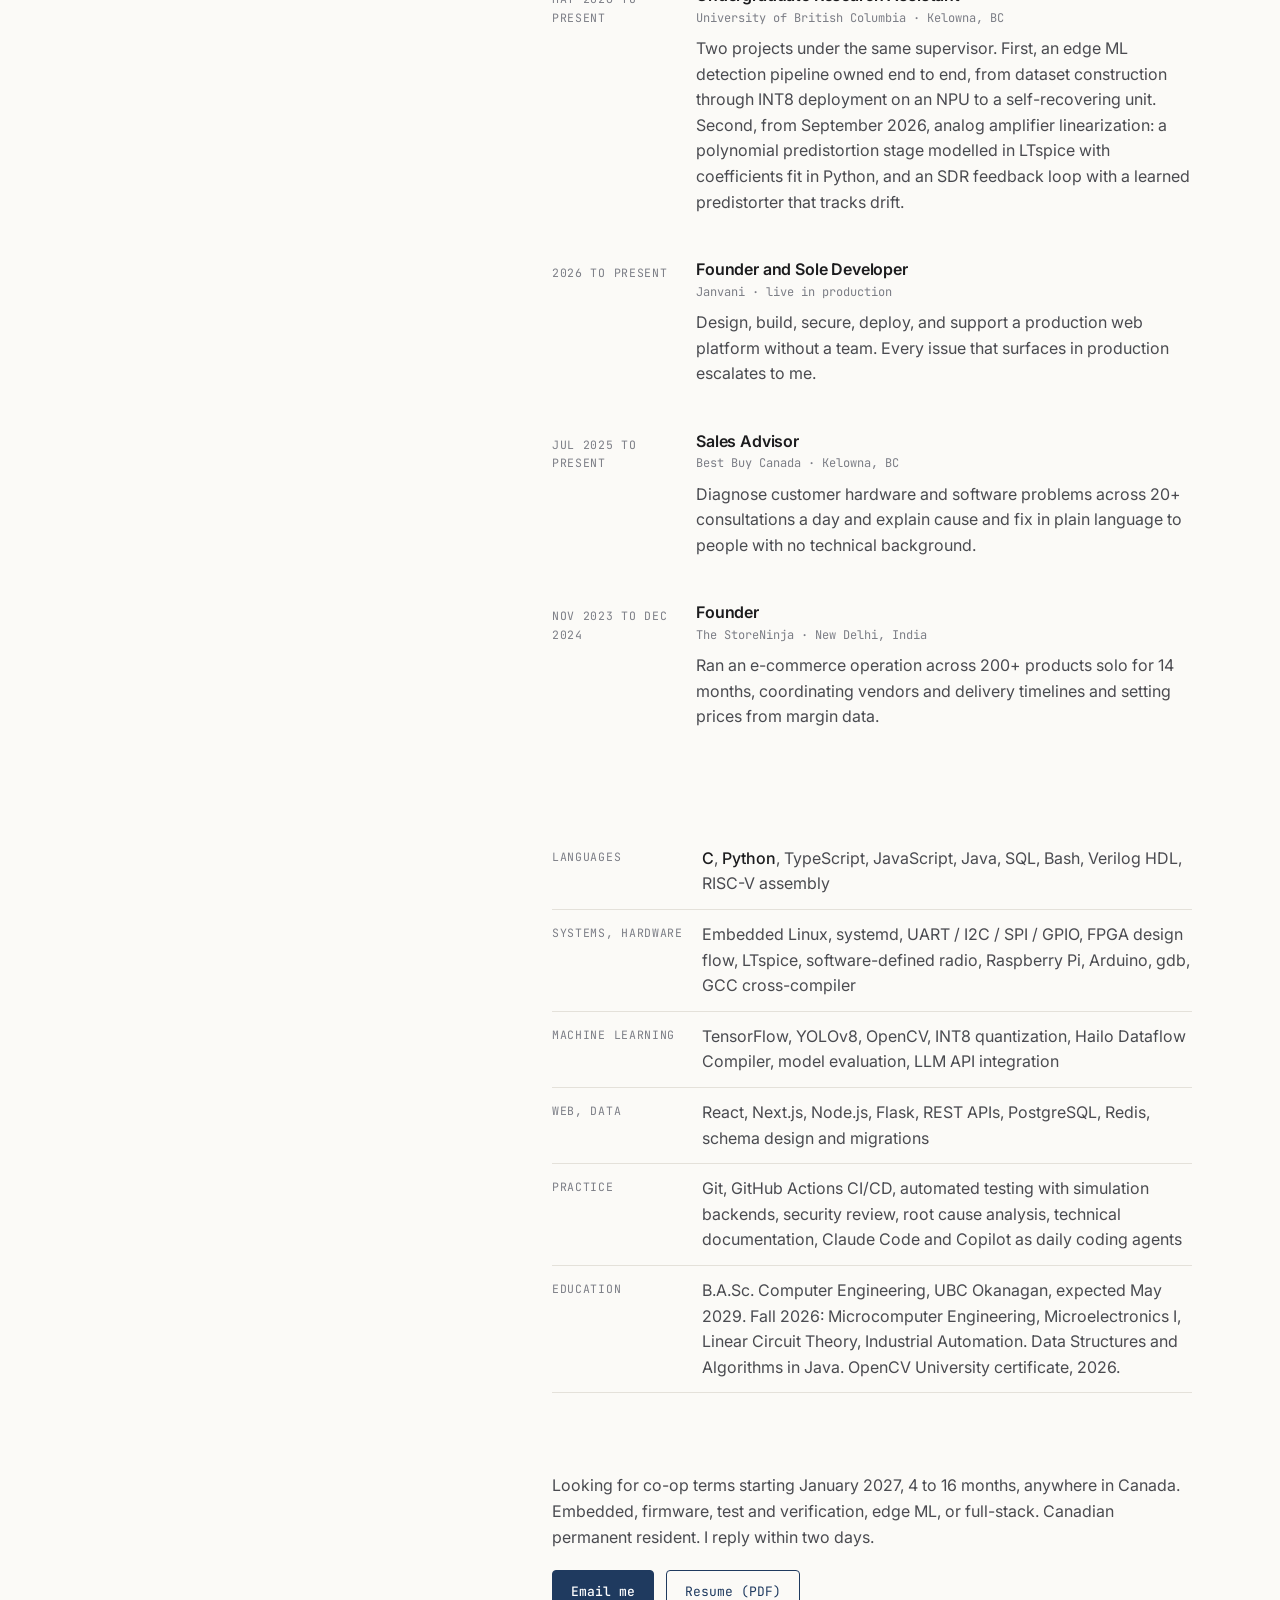
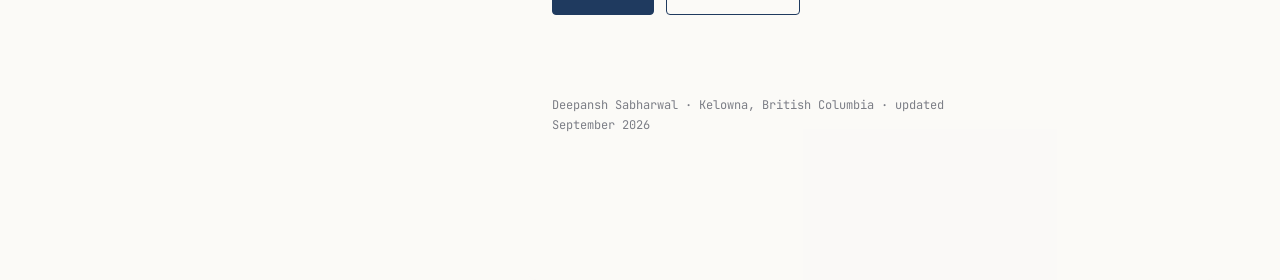
==== commit 5a70e156: "Enable GoatCounter analytics Co-Authored-By: Claude Opus 5 <noreply@anthropic.com>" ====
--- a/index.html
+++ b/index.html
@@ -492,8 +492,6 @@
   document.querySelectorAll('main section').forEach(function(s){io.observe(s)});
 })();
 </script>
-<!-- analytics: sign up at goatcounter.com, then replace SITECODE and uncomment
-<script data-goatcounter="https://SITECODE.goatcounter.com/count" async src="//gc.zgo.at/count.js"></script>
--->
+<script data-goatcounter="https://deepansh.goatcounter.com/count" async src="//gc.zgo.at/count.js"></script>
 </body>
 </html>
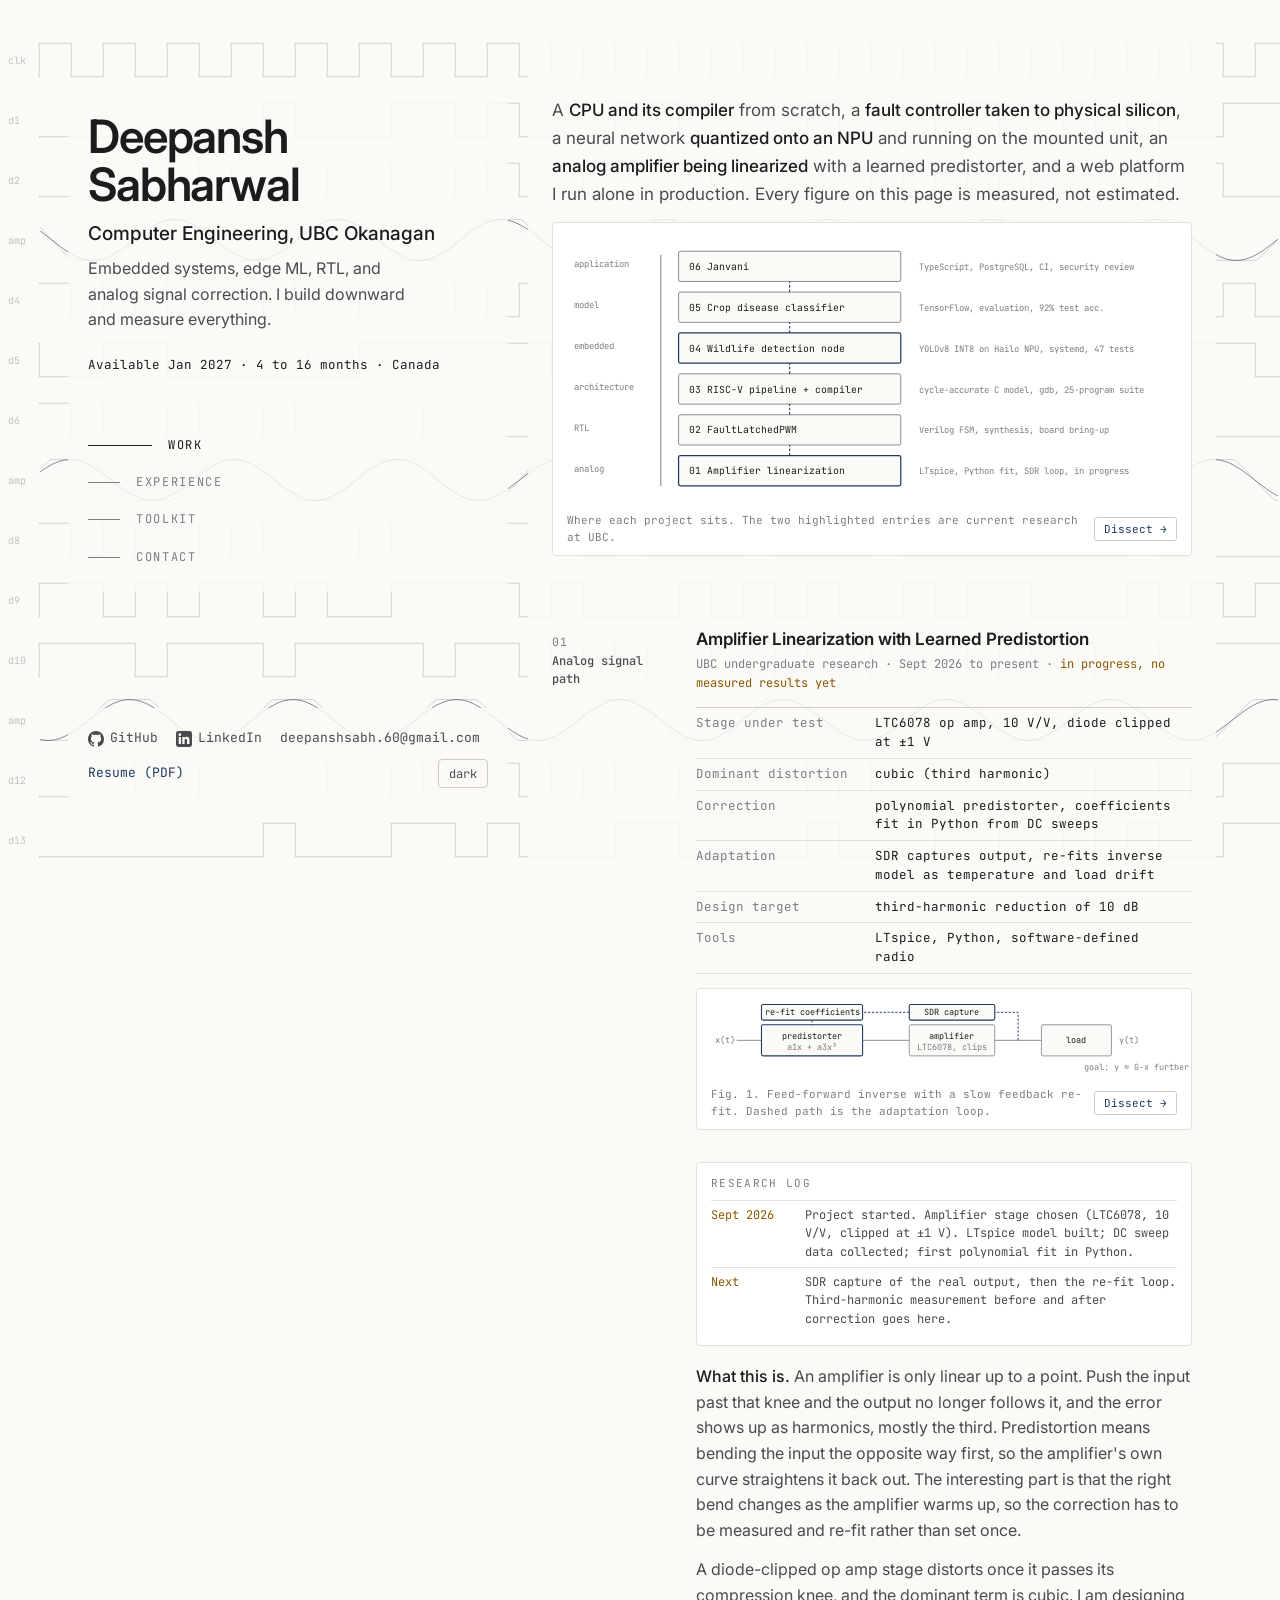
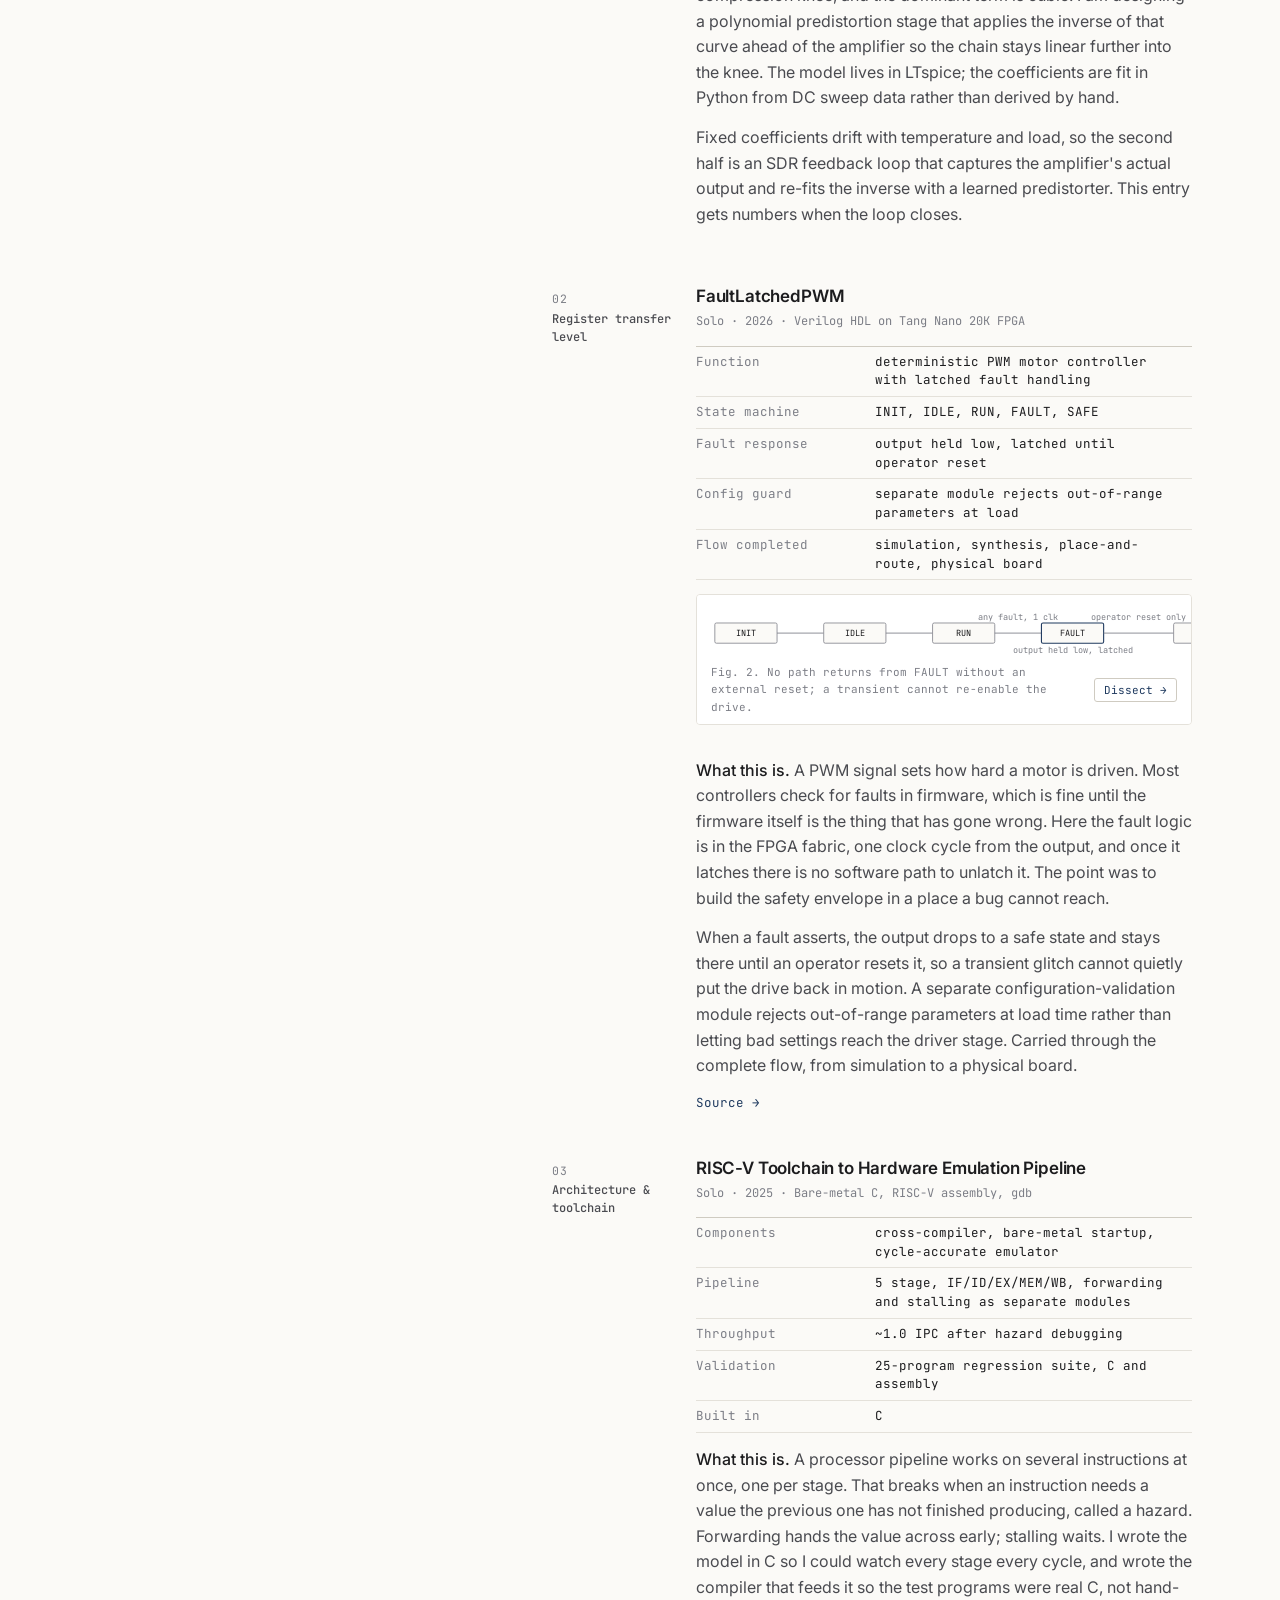
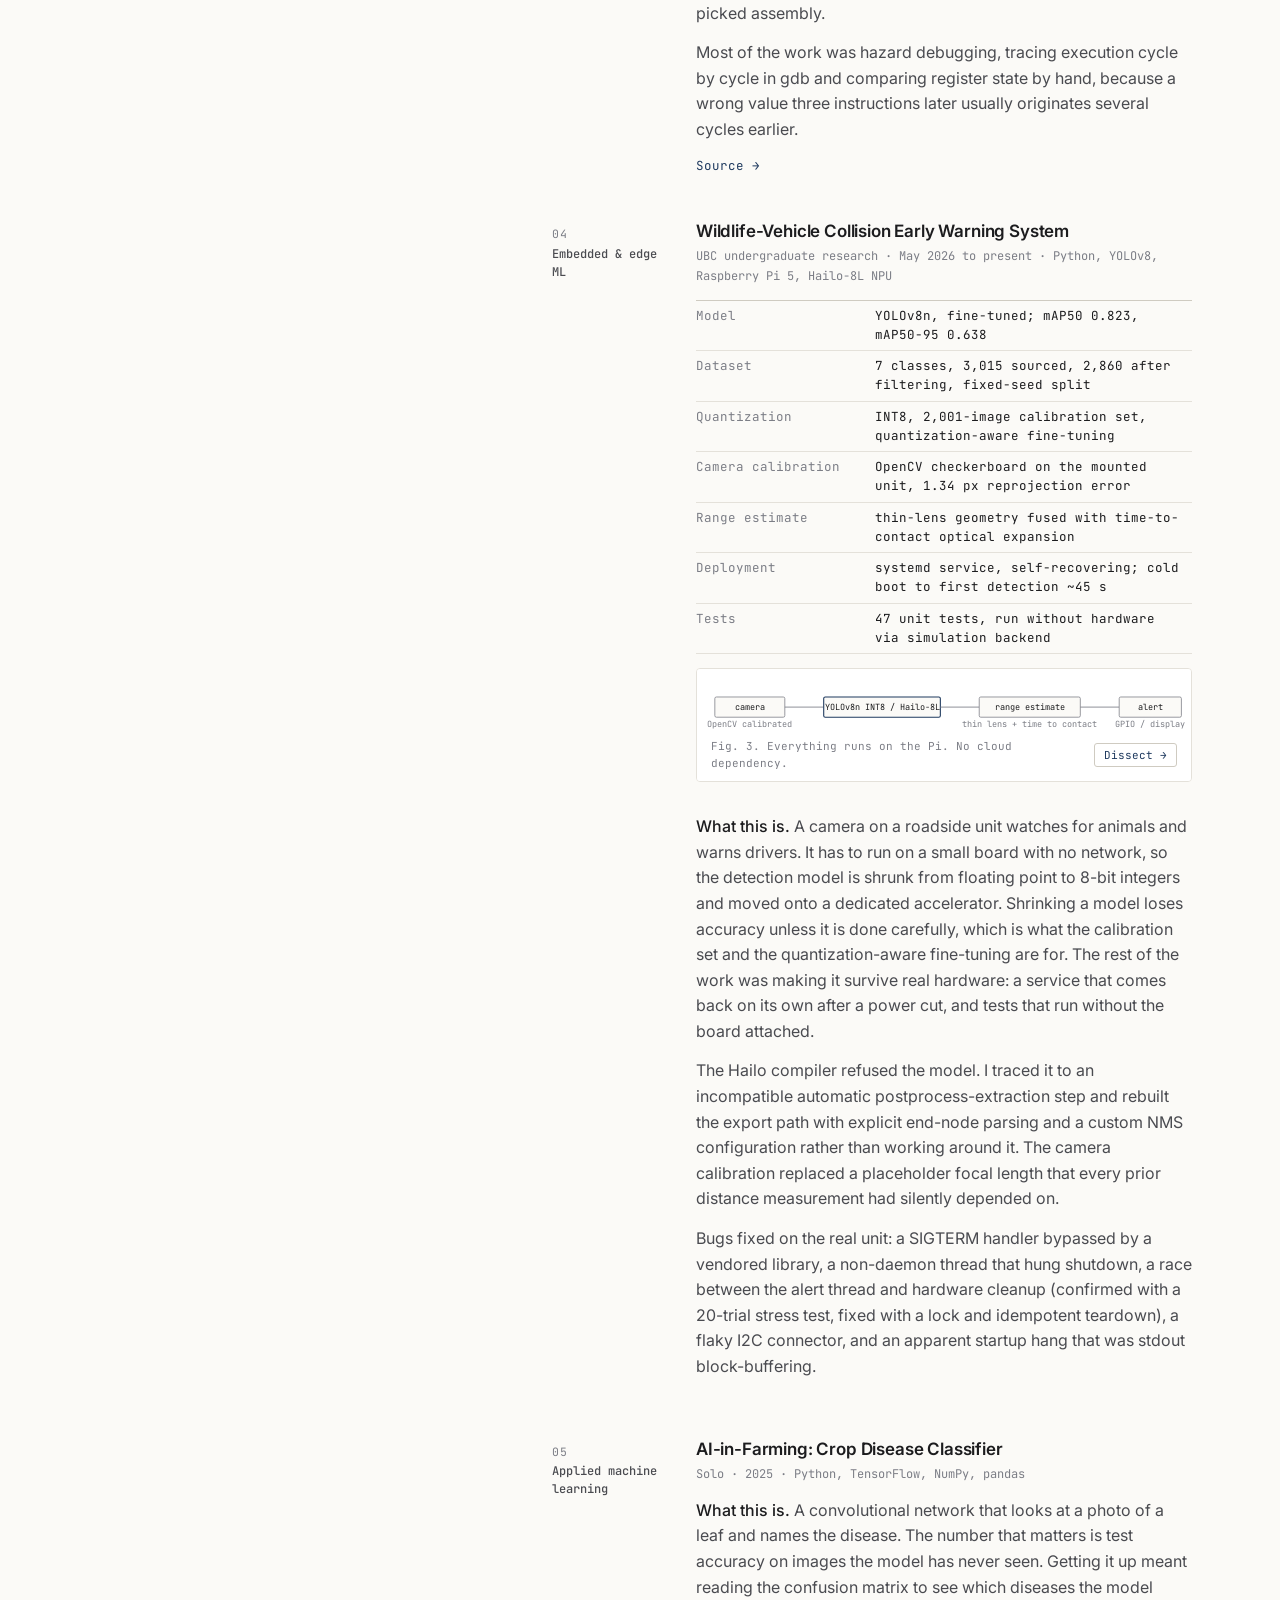
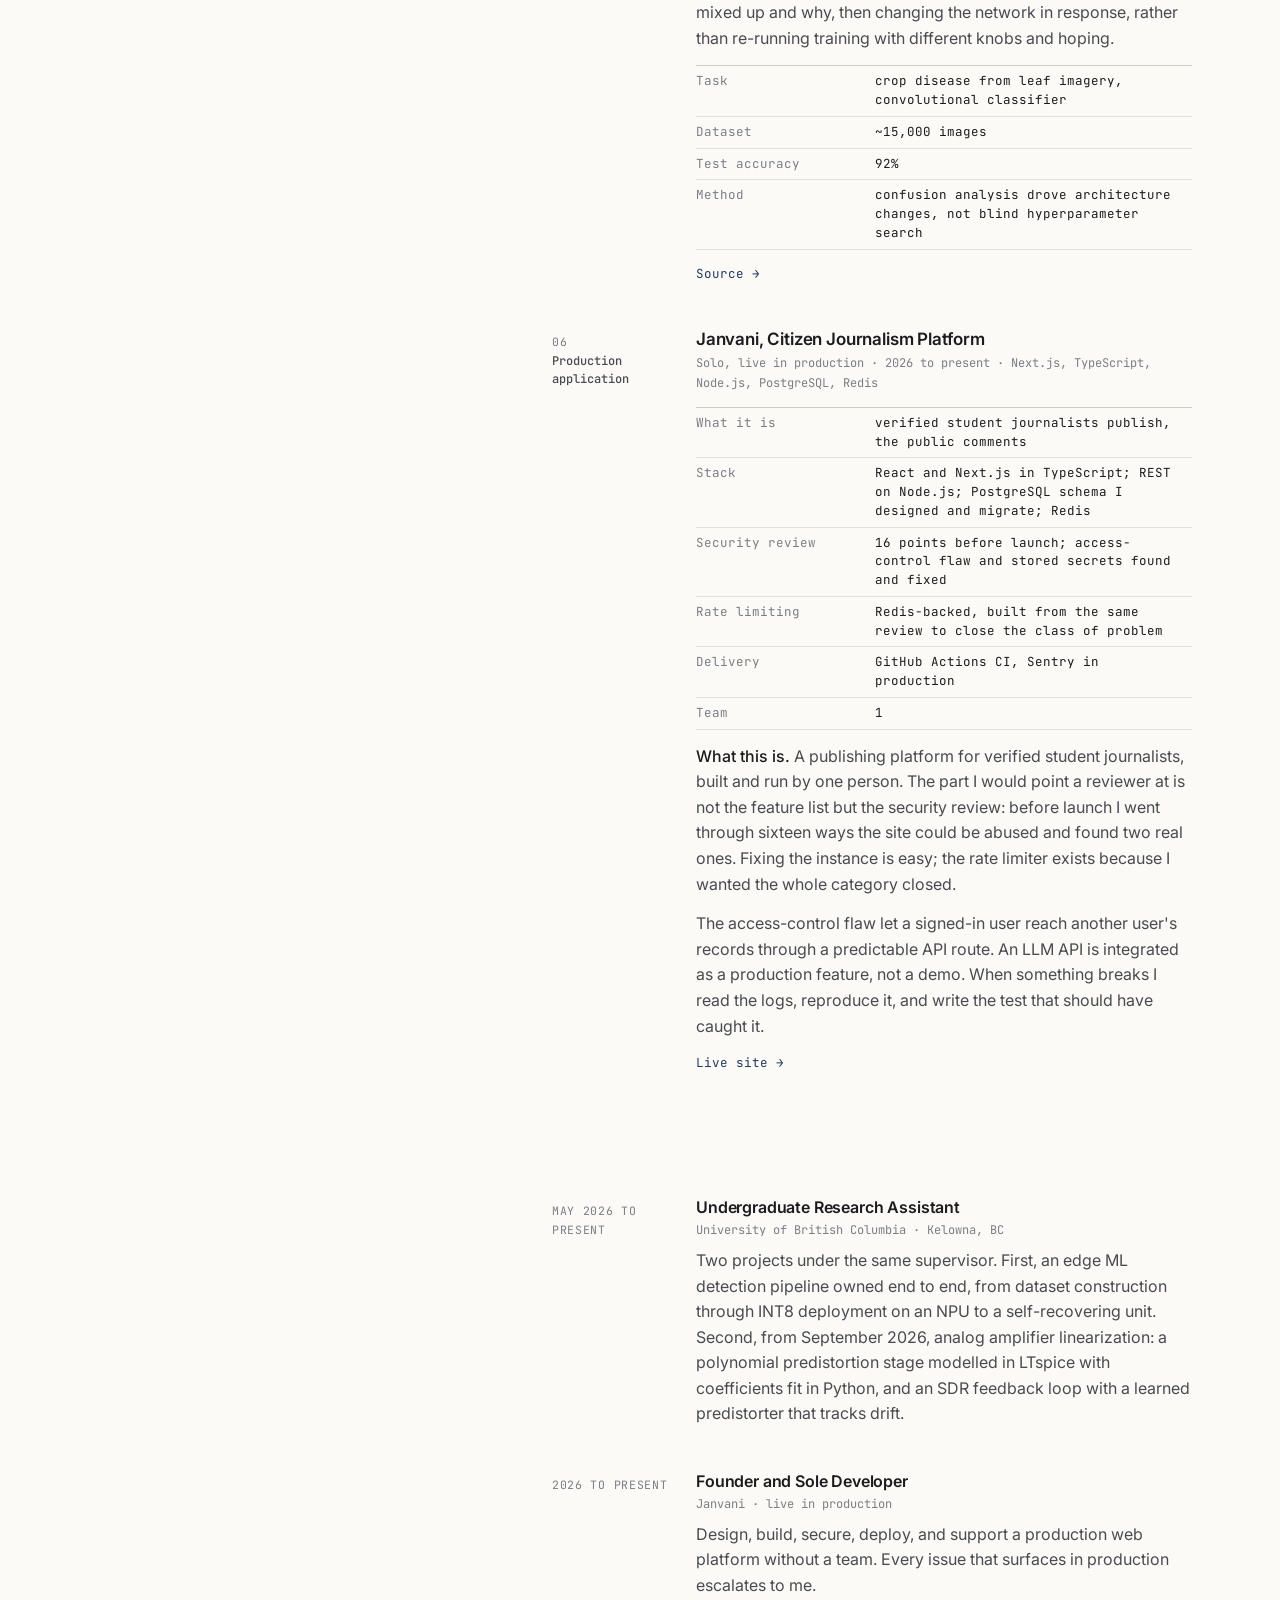
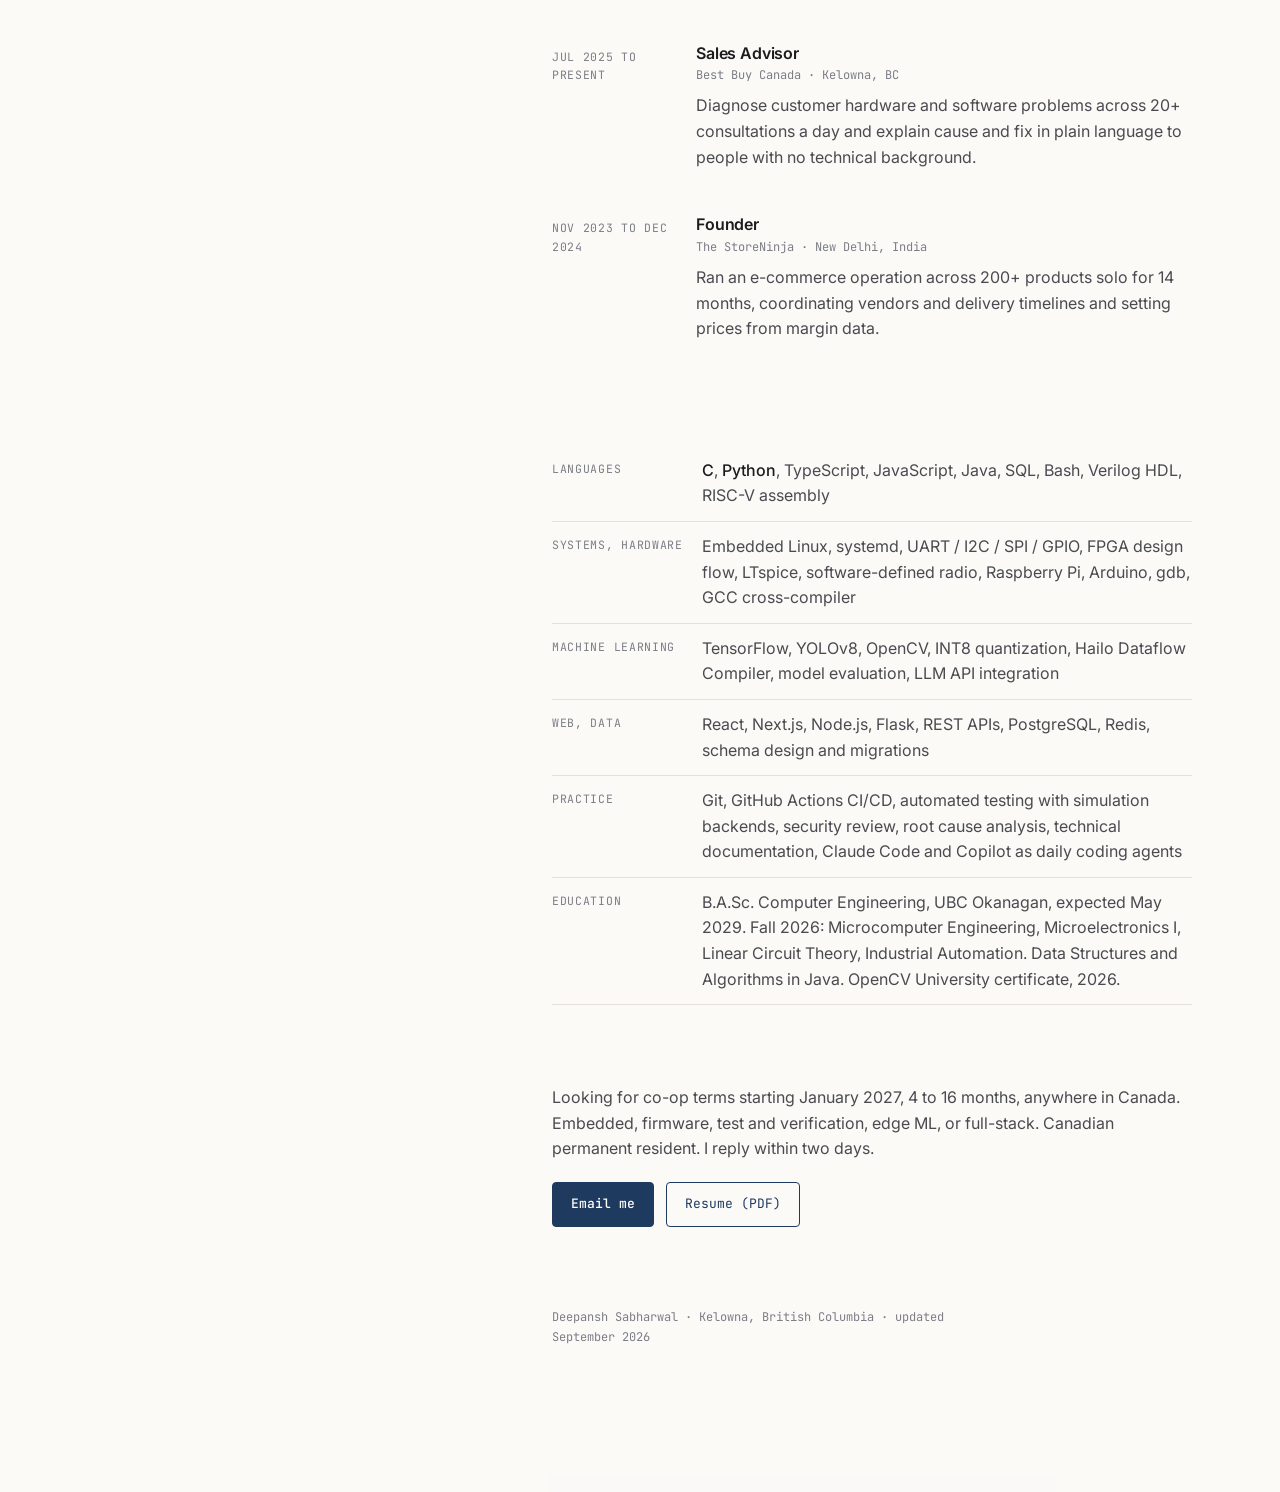
==== commit d868fdd7: "Dissect only on click, no auto-play Co-Authored-By: Claude Opus 5 <noreply@anthropic.com>" ====
--- a/index.html
+++ b/index.html
@@ -473,10 +473,7 @@
       btn.textContent=i===0?'Dissect \u2192':i<n?'Next ('+i+'/'+n+') \u2192':'Reset'}
     btn.addEventListener('click',function(){i=i>=n?0:i+1;paint()});
     paint();
-    if('IntersectionObserver' in window&&!matchMedia('(prefers-reduced-motion: reduce)').matches){
-      var played=false,io=new IntersectionObserver(function(es){es.forEach(function(e){if(!e.isIntersecting||played)return;played=true;io.disconnect();
-        var k=0,id=setInterval(function(){if(i!==k){clearInterval(id);return}i=++k;paint();if(k>=n)clearInterval(id)},700)})},{threshold:.6});
-      io.observe(f)}})
+    })
 })();
 (function(){
   var b=document.getElementById('theme'),h=document.documentElement;
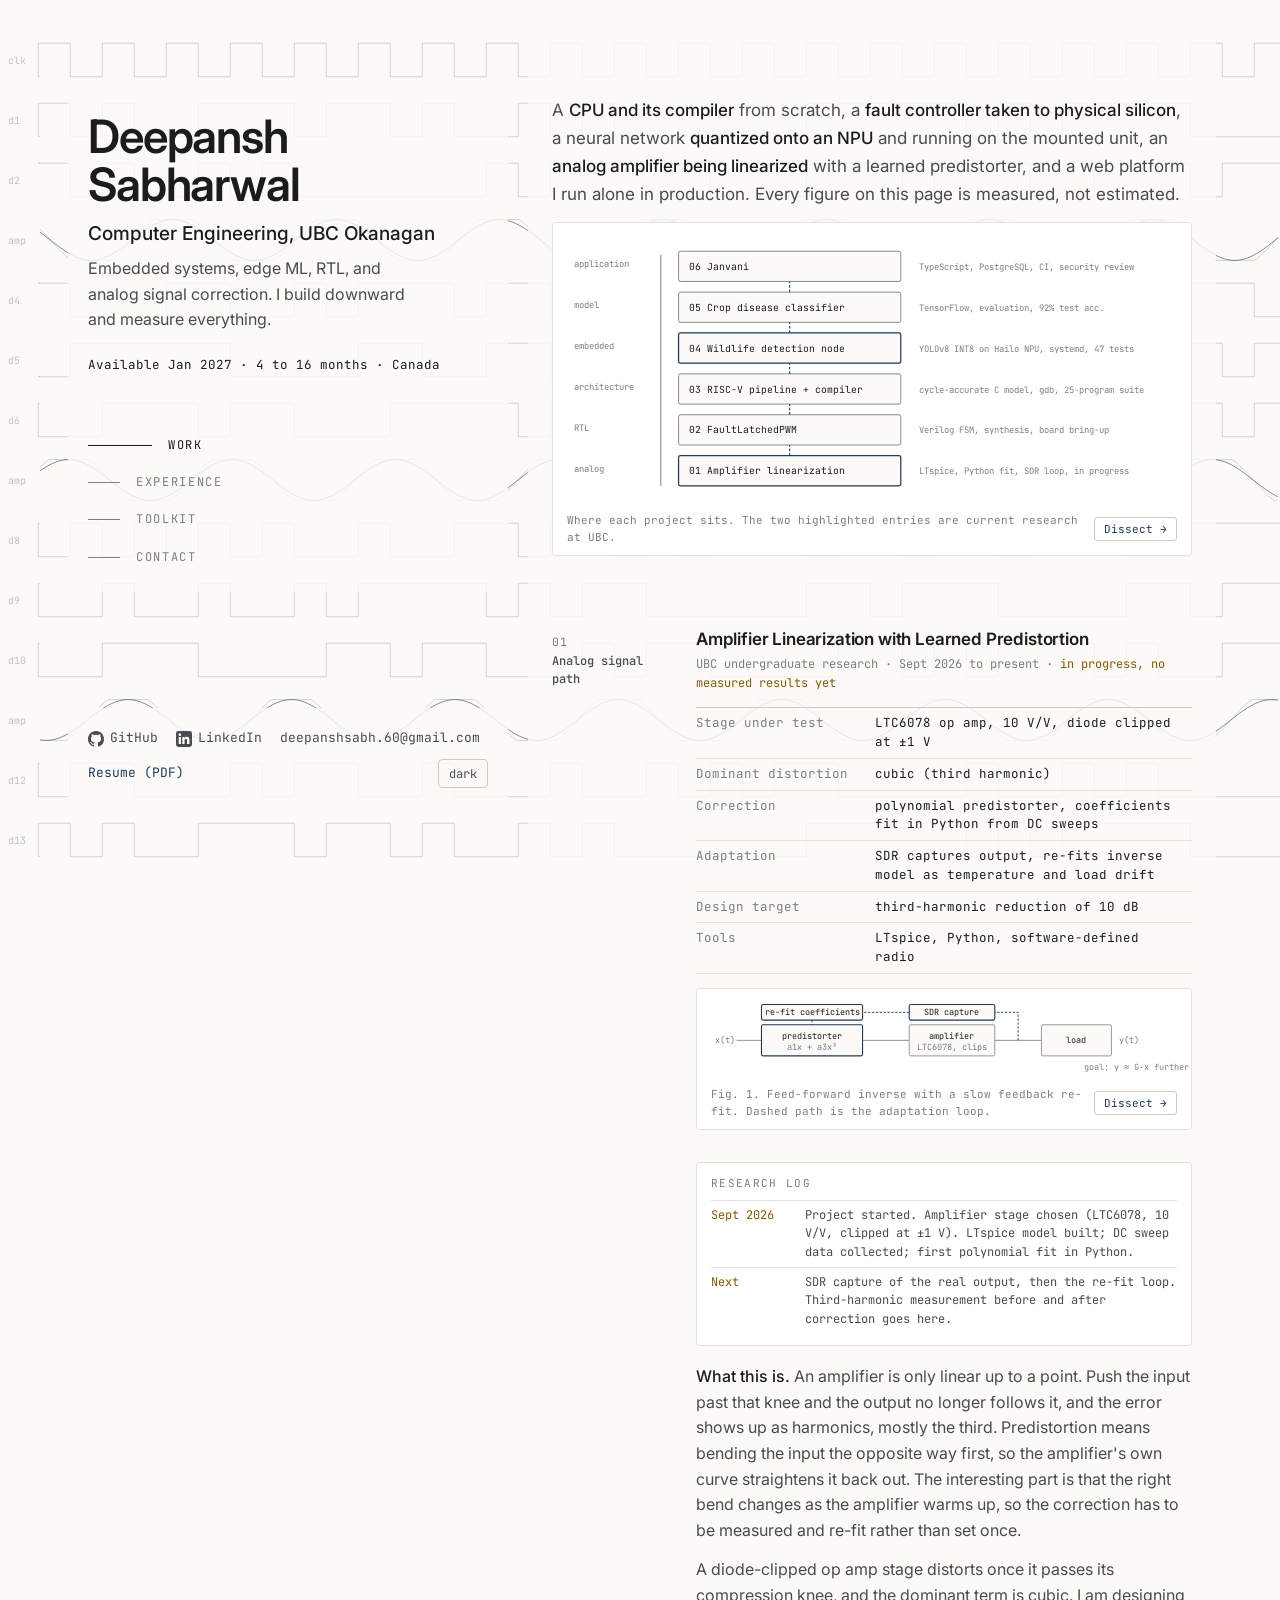
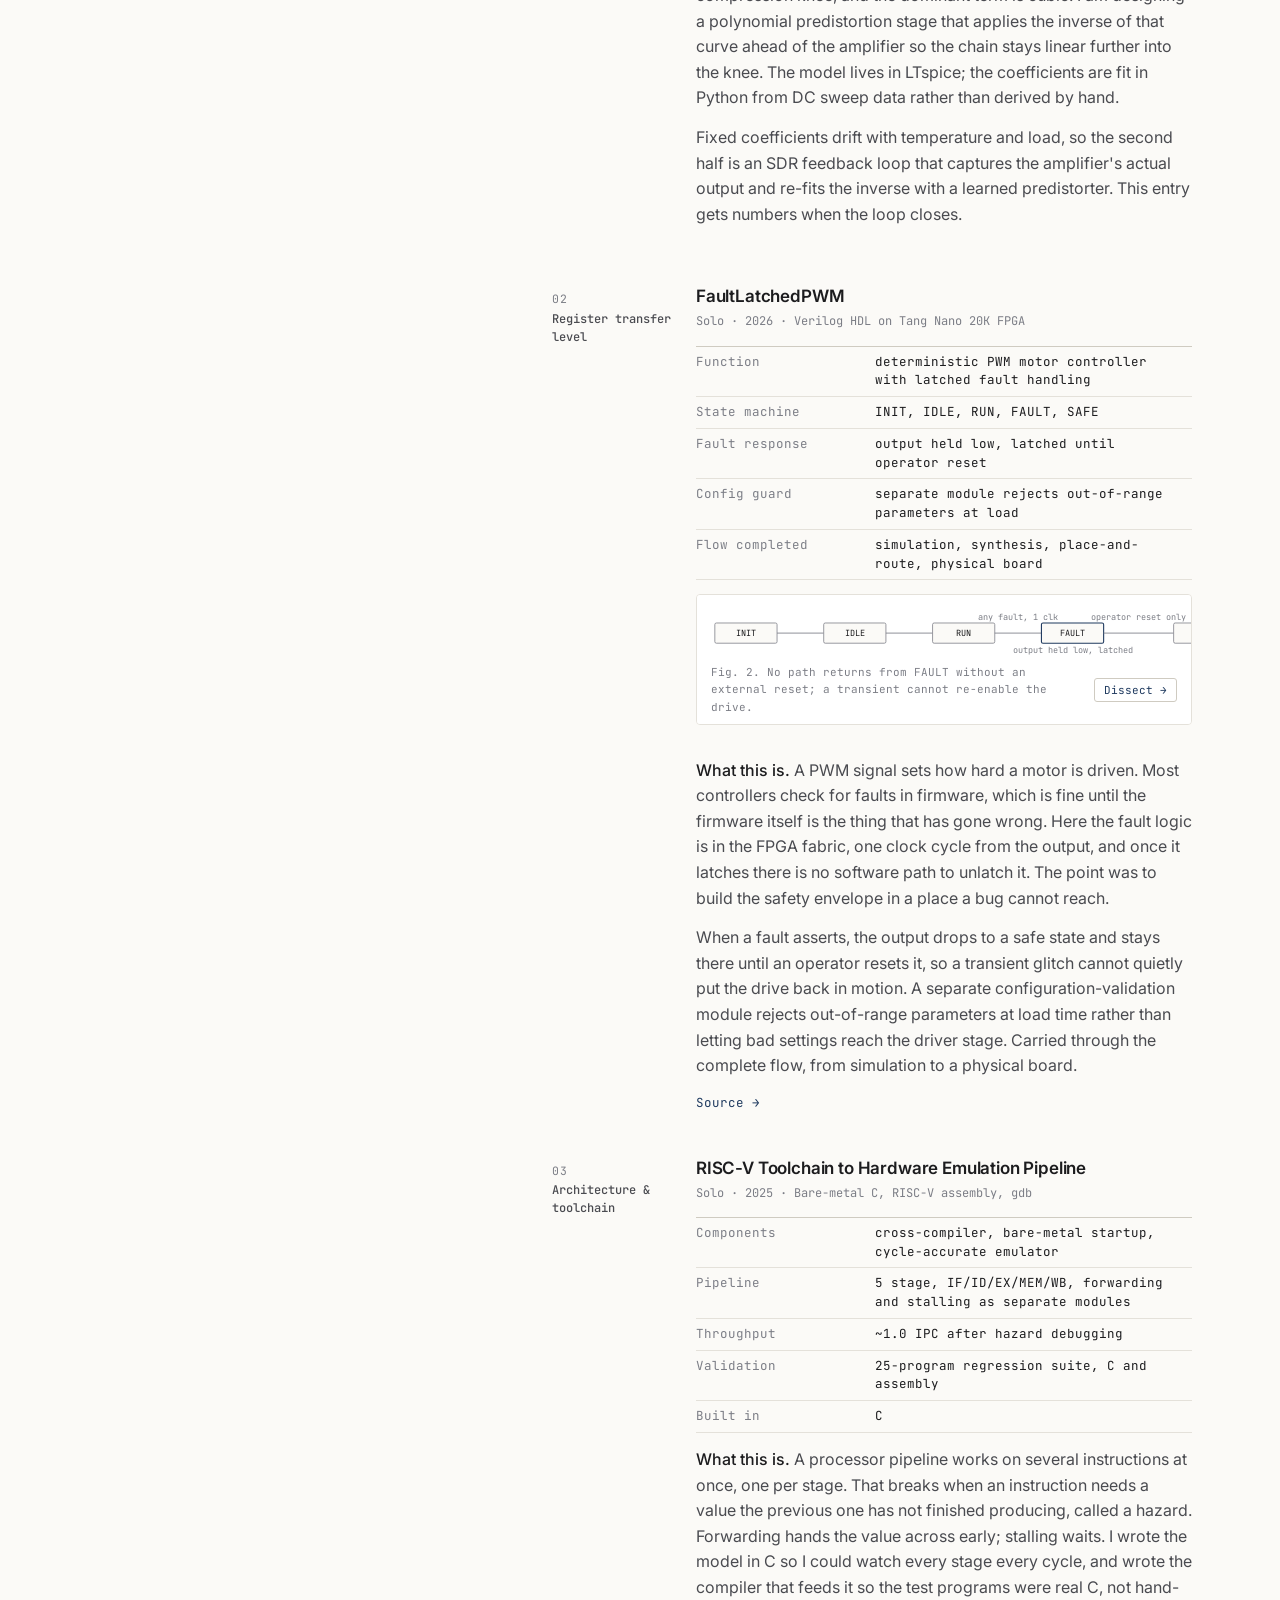
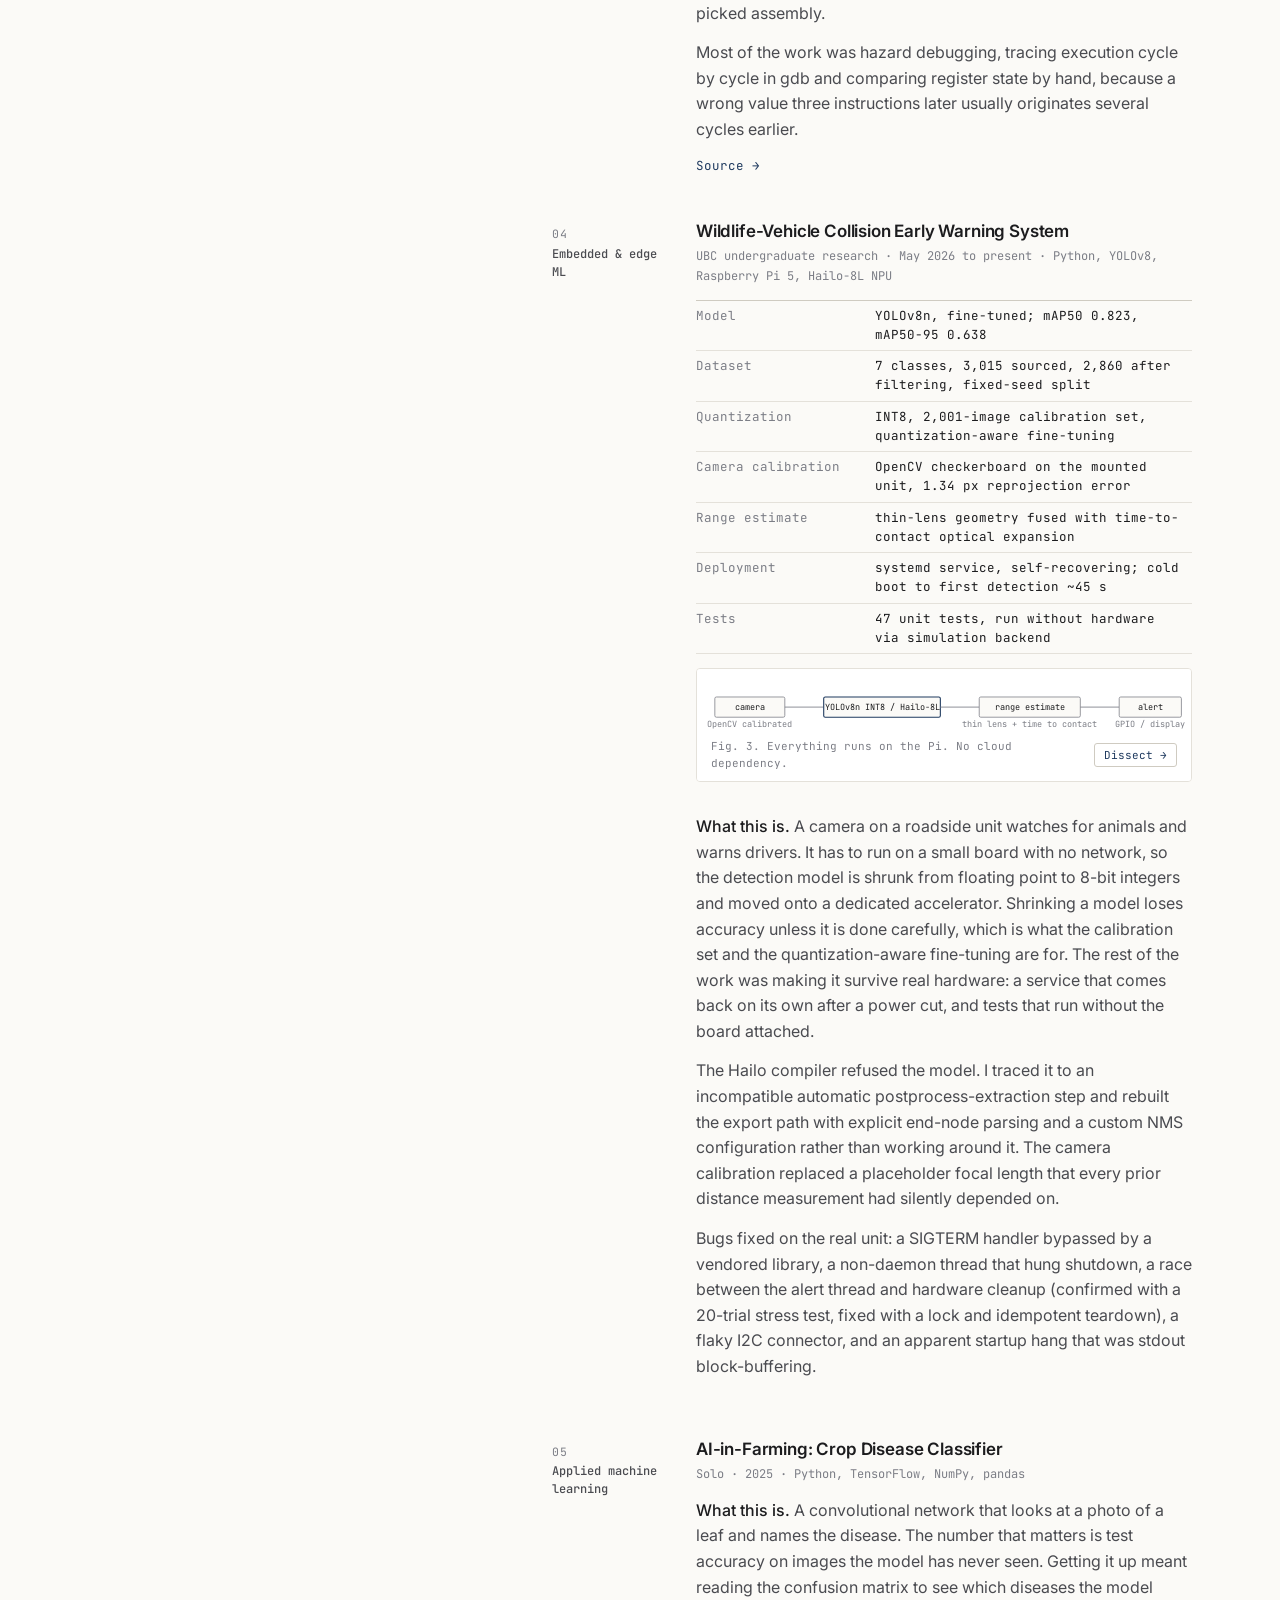
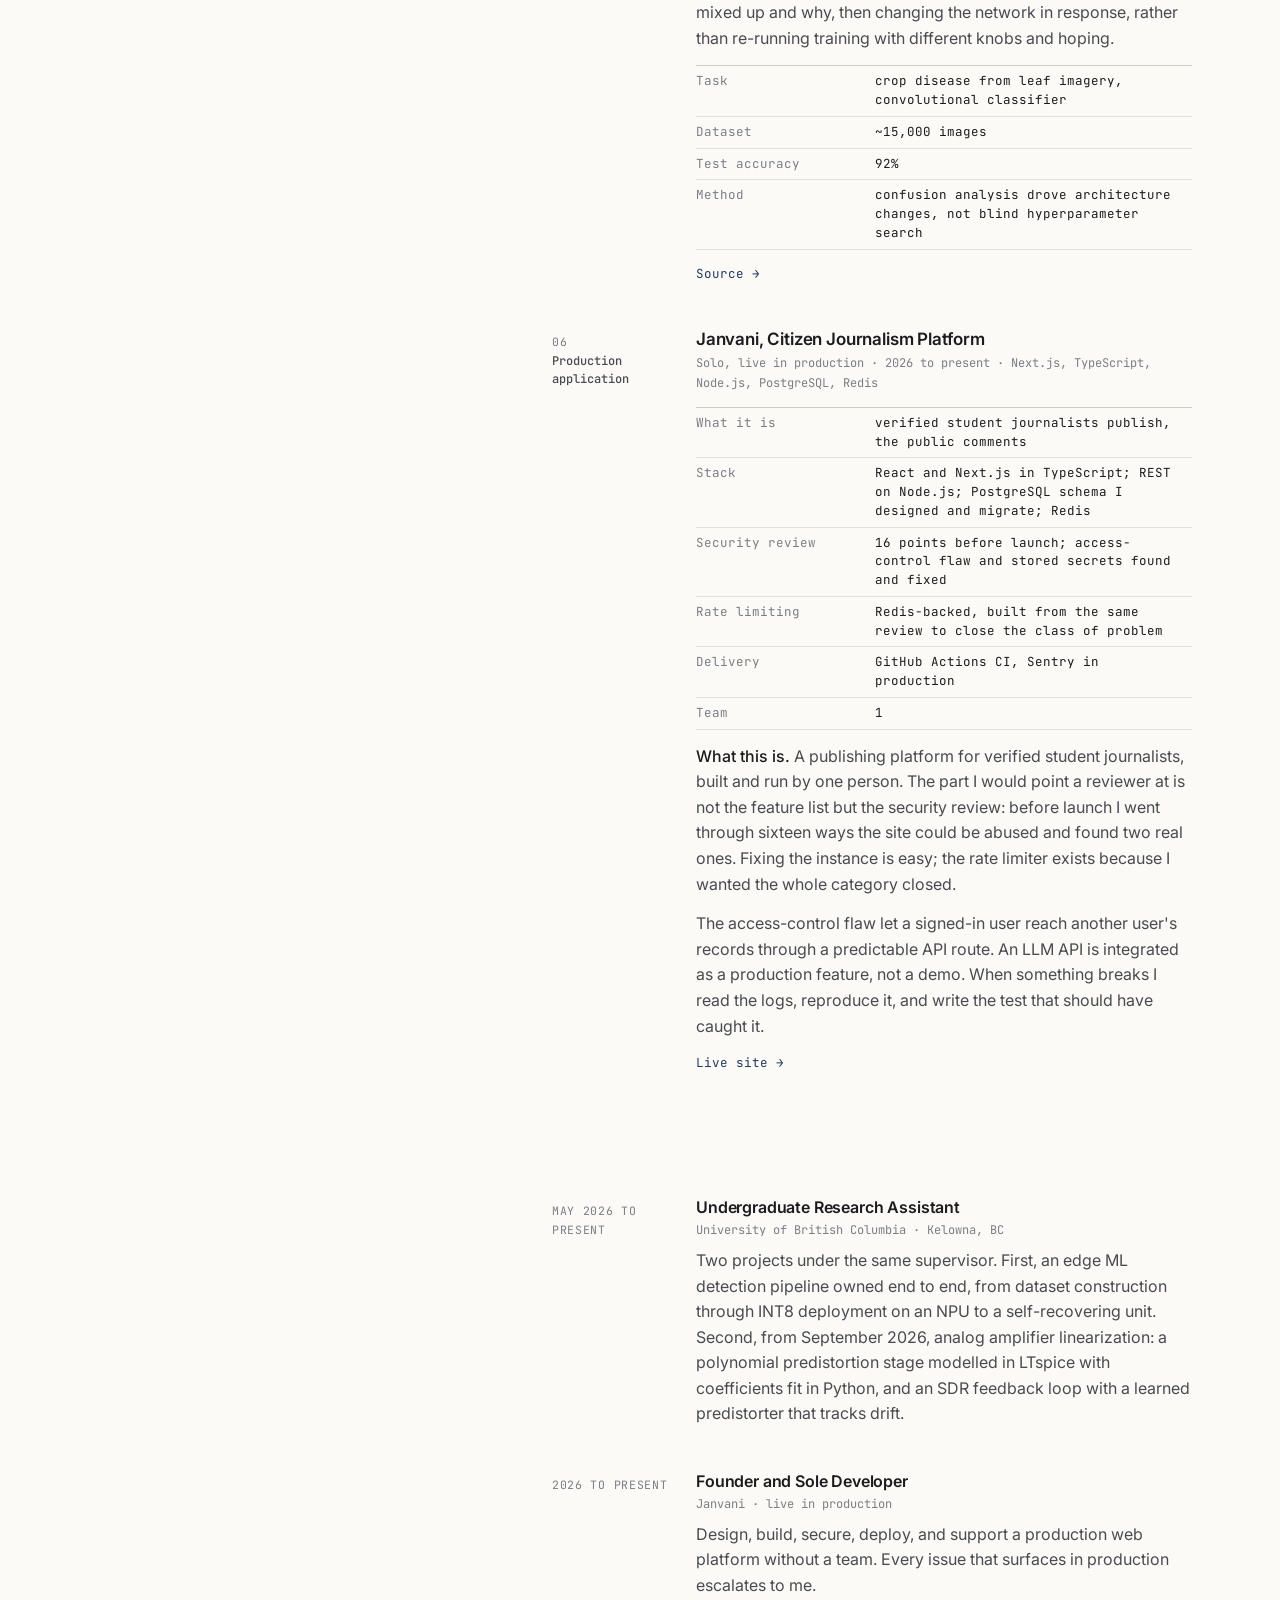
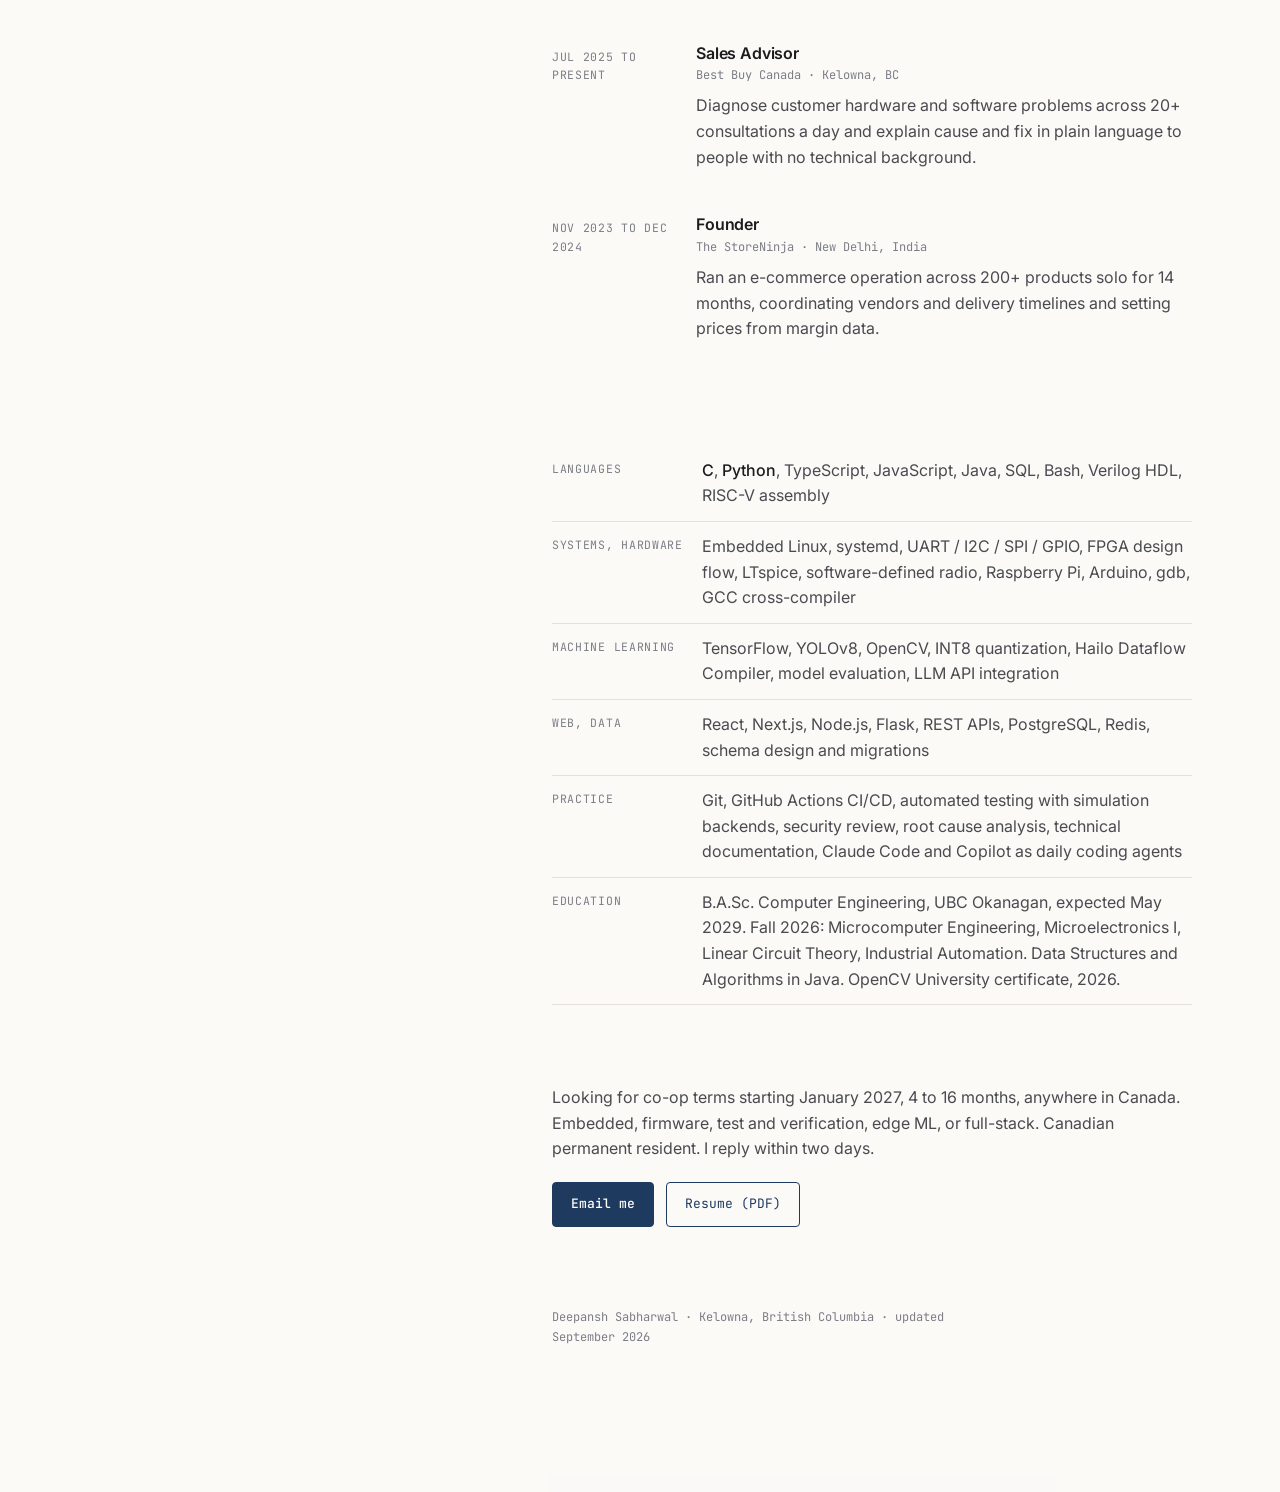
==== commit e1cf9122: "Mobile pass and print stylesheet Below 1024px and on touch devices: background canvas off, 44px touc" ====
--- a/index.html
+++ b/index.html
@@ -2,7 +2,9 @@
 <html lang="en">
 <head>
 <meta charset="utf-8">
-<meta name="viewport" content="width=device-width, initial-scale=1">
+<meta name="viewport" content="width=device-width, initial-scale=1, viewport-fit=cover">
+<meta name="theme-color" content="#FBFAF7" media="(prefers-color-scheme: light)">
+<meta name="theme-color" content="#151618" media="(prefers-color-scheme: dark)">
 <title>Deepansh Sabharwal</title>
 <meta name="description" content="Deepansh Sabharwal, Computer Engineering at UBC Okanagan. Embedded systems, edge ML, RTL, analog signal correction. Co-op terms from January 2027.">
 <meta property="og:title" content="Deepansh Sabharwal">
@@ -29,7 +31,7 @@
   --fg:#1C1C1E; --fg-2:#4A4B50; --fg-3:#7C7E86;
   --acc:#1F3A5F; --acc-2:#E6ECF4; --warn:#8A5A00;
   --sans:'Inter',system-ui,-apple-system,sans-serif; --mono:'JetBrains Mono',ui-monospace,SFMono-Regular,Menlo,monospace;
-  --gutter:clamp(20px,5vw,48px); --t:180ms;
+  --gutter:clamp(20px,5vw,48px); --t:180ms; --sal:env(safe-area-inset-left,0px); --sar:env(safe-area-inset-right,0px);
 }
 @media (prefers-color-scheme:dark){:root:not([data-theme="light"]){
   --bg:#151618; --bg-2:#1B1D20; --bg-3:#222428; --line:#2A2D32; --line-2:#3A3E45;
@@ -39,7 +41,7 @@
   --bg:#151618; --bg-2:#1B1D20; --bg-3:#222428; --line:#2A2D32; --line-2:#3A3E45;
   --fg:#F2F0EA; --fg-2:#CFCDC6; --fg-3:#9C9EA6;
   --acc:#A9C3E3; --acc-2:#1E2A3A; --warn:#E0B054;}
-*{box-sizing:border-box}
+*{box-sizing:border-box;-webkit-tap-highlight-color:transparent}
 html{scroll-behavior:smooth;scroll-padding-top:24px}
 @media (prefers-reduced-motion:reduce){html{scroll-behavior:auto}*{transition:none!important}}
 body{margin:0;background:var(--bg);color:var(--fg-2);font-family:var(--sans);font-size:16px;line-height:1.6;-webkit-font-smoothing:antialiased;text-rendering:optimizeLegibility}
@@ -52,7 +54,7 @@
 .skip:focus{left:8px}
 
 /* frame */
-.frame{max-width:1200px;margin:0 auto;padding:0 var(--gutter);display:grid;grid-template-columns:minmax(0,1fr);gap:0 64px}
+.frame{max-width:1200px;margin:0 auto;padding:0 calc(var(--gutter) + var(--sar)) 0 calc(var(--gutter) + var(--sal));display:grid;grid-template-columns:minmax(0,1fr);gap:0 64px}
 @media (min-width:1024px){.frame{grid-template-columns:400px minmax(0,1fr)}}
 aside{padding:clamp(40px,8vh,96px) 0 32px}
 @media (min-width:1024px){aside{position:sticky;top:0;height:100vh;display:flex;flex-direction:column;justify-content:space-between;padding:96px 0}}
@@ -85,6 +87,39 @@
 .links .res{color:var(--acc)}
 .theme{margin-left:auto;background:none;border:1px solid var(--line-2);color:var(--fg-2);font-family:var(--mono);font-size:12px;padding:5px 10px;border-radius:4px;cursor:pointer;transition:border-color var(--t) ease-out,color var(--t) ease-out}
 .theme:hover{color:var(--acc);border-color:var(--acc)}
+
+
+/* mobile */
+@media (max-width:1023px){
+  #bg{display:none}
+  aside>div,main{background:transparent}
+  aside{padding-top:max(28px,env(safe-area-inset-top,0px))}
+  .links{gap:4px 8px;margin-top:16px}
+  .refs a{display:inline-flex;align-items:center;min-height:44px;padding:0 12px;margin:0 8px 0 0;border:1px solid var(--line);border-radius:6px}
+  .entry h3 a{display:inline-block;padding:10px 0;margin:-10px 0}
+  .links a,.theme{min-height:44px;display:inline-flex;align-items:center;padding:0 12px;border:1px solid var(--line);border-radius:6px;font-size:13px}
+  .links .res{border-color:var(--acc)}
+  .theme{margin-left:0}
+  .thesis{font-size:16px}
+  table.spec{font-size:13px}
+  table.spec th{width:34%;padding-right:12px}
+  table.spec th,table.spec td{padding-top:8px;padding-bottom:8px}
+  figure{padding:12px 0 8px;position:relative}
+  figure svg{min-width:600px;padding:0 10px}
+  figure::after{content:"";position:absolute;top:0;right:0;bottom:0;width:36px;pointer-events:none;background:linear-gradient(90deg,transparent,var(--bg-2))}
+  figcaption{flex-direction:column;align-items:flex-start;gap:8px;padding:0 10px}
+  figcaption::before{content:"swipe to see the full diagram";color:var(--fg-3)}
+  .dissect,.btn{min-height:44px;display:inline-flex;align-items:center;padding:0 14px;font-size:13px}
+  .steps{font-size:13px}
+  .steps li{padding:8px 0 8px 12px}
+  .log{font-size:13px}
+  .log li{grid-template-columns:1fr;gap:2px}
+  section{padding-bottom:56px}
+  .entry{padding:16px 12px;margin:0 -12px 4px}
+  .entry h3{font-size:18px}
+  .tk .k{padding-top:16px}
+}
+@media (hover:none){#bg{display:none}}
 
 /* sections */
 section{padding:0 0 80px;scroll-margin-top:24px}
@@ -168,6 +203,24 @@
 .btn.pri{background:var(--acc);color:var(--bg-2);font-weight:500}
 .btn.pri:hover{background:color-mix(in srgb,var(--acc) 85%,black);color:var(--bg-2)}
 footer{font-family:var(--mono);font-size:12px;color:var(--fg-3);padding:0 0 48px;max-width:60ch;line-height:1.7}
+
+@media print{
+  #bg,.side-nav,.theme,.dissect,.skip{display:none!important}
+  body{background:#fff;color:#222;font-size:12px}
+  .frame{display:block;padding:0}
+  aside{position:static;height:auto;padding:0 0 16px}
+  aside>div,main{background:none;padding:0;margin:0}
+  main{padding:0}
+  section{padding:0 0 18px;break-inside:avoid-page}
+  .entry{break-inside:avoid;padding:8px 0;margin:0}
+  figure{break-inside:avoid;overflow:visible;border-color:#ccc}
+  figure svg{min-width:0}
+  figcaption::before{content:none}
+  .steps{max-height:none;display:block}
+  .steps li{display:block;border-left-color:#ccc}
+  a{color:#222}
+  a[href^="http"]::after{content:" (" attr(href) ")";font-size:10px;color:#666}
+}
 </style>
 </head>
 <body>
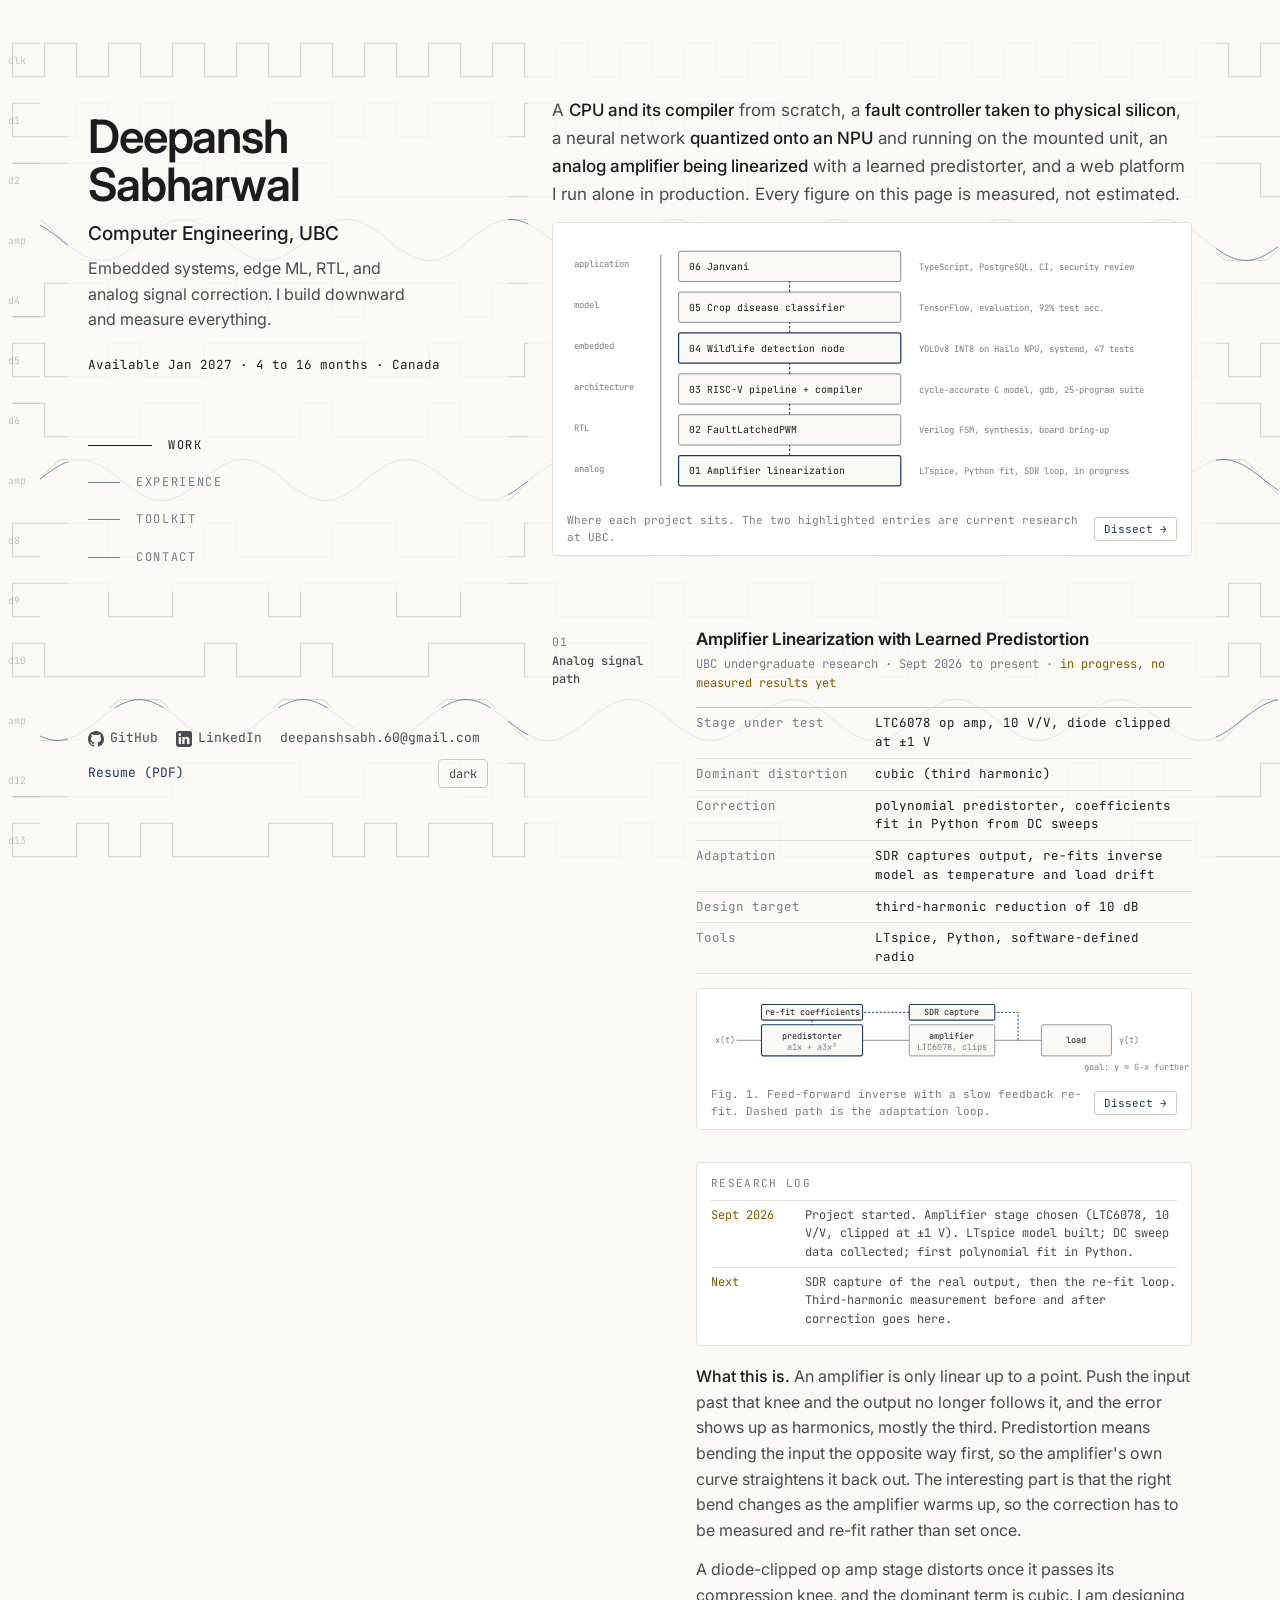
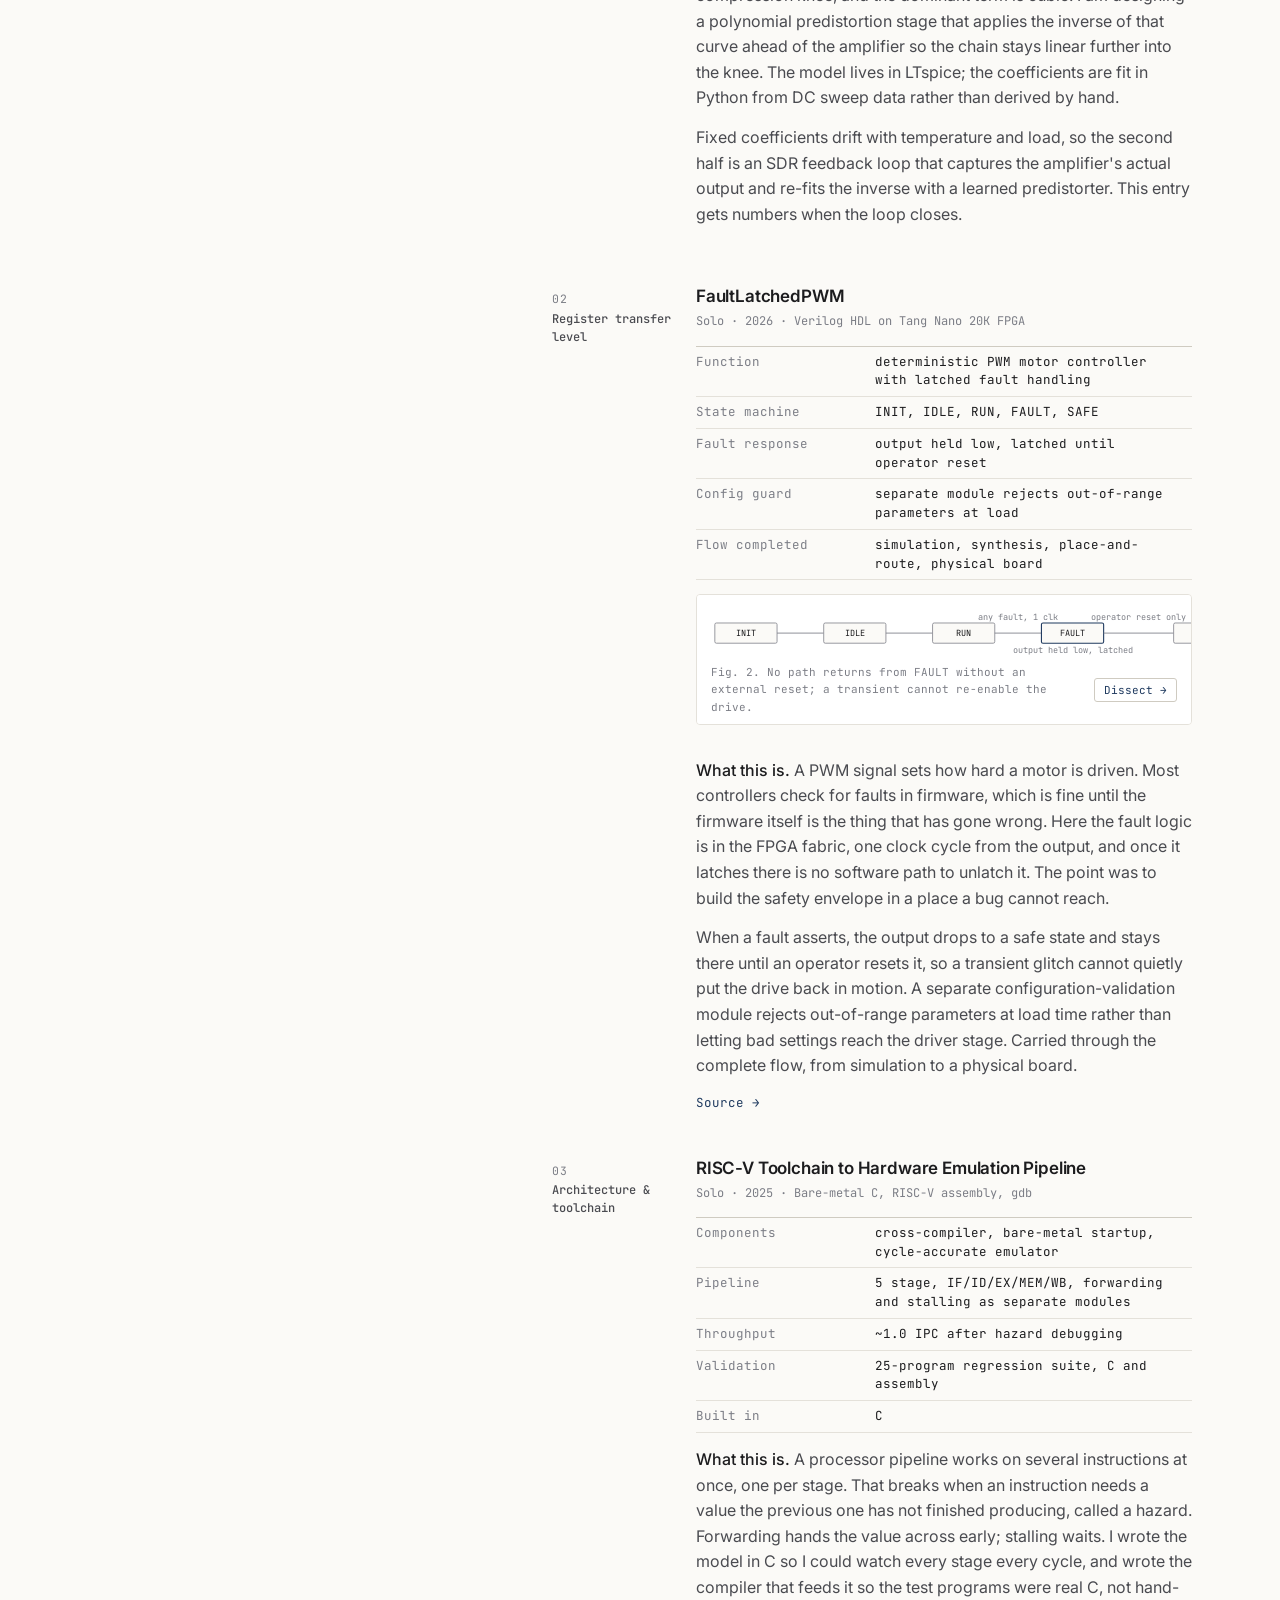
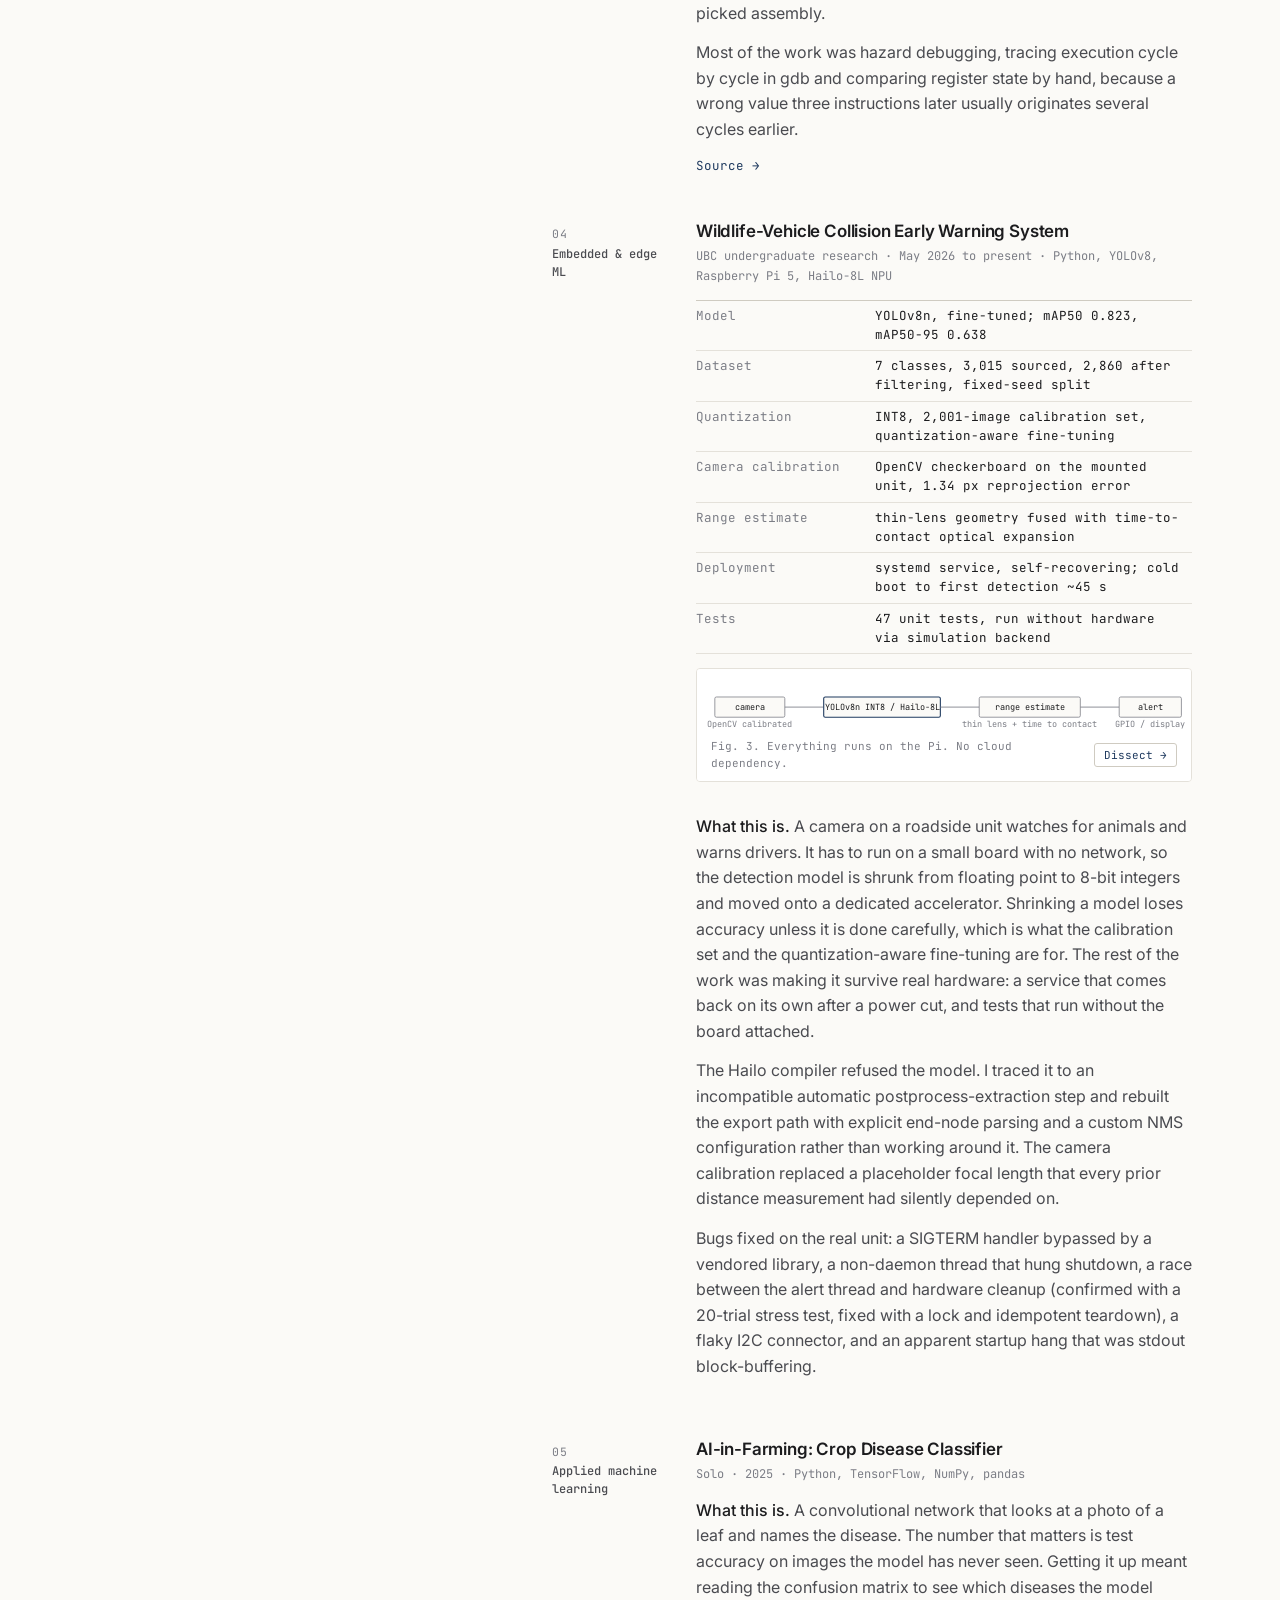
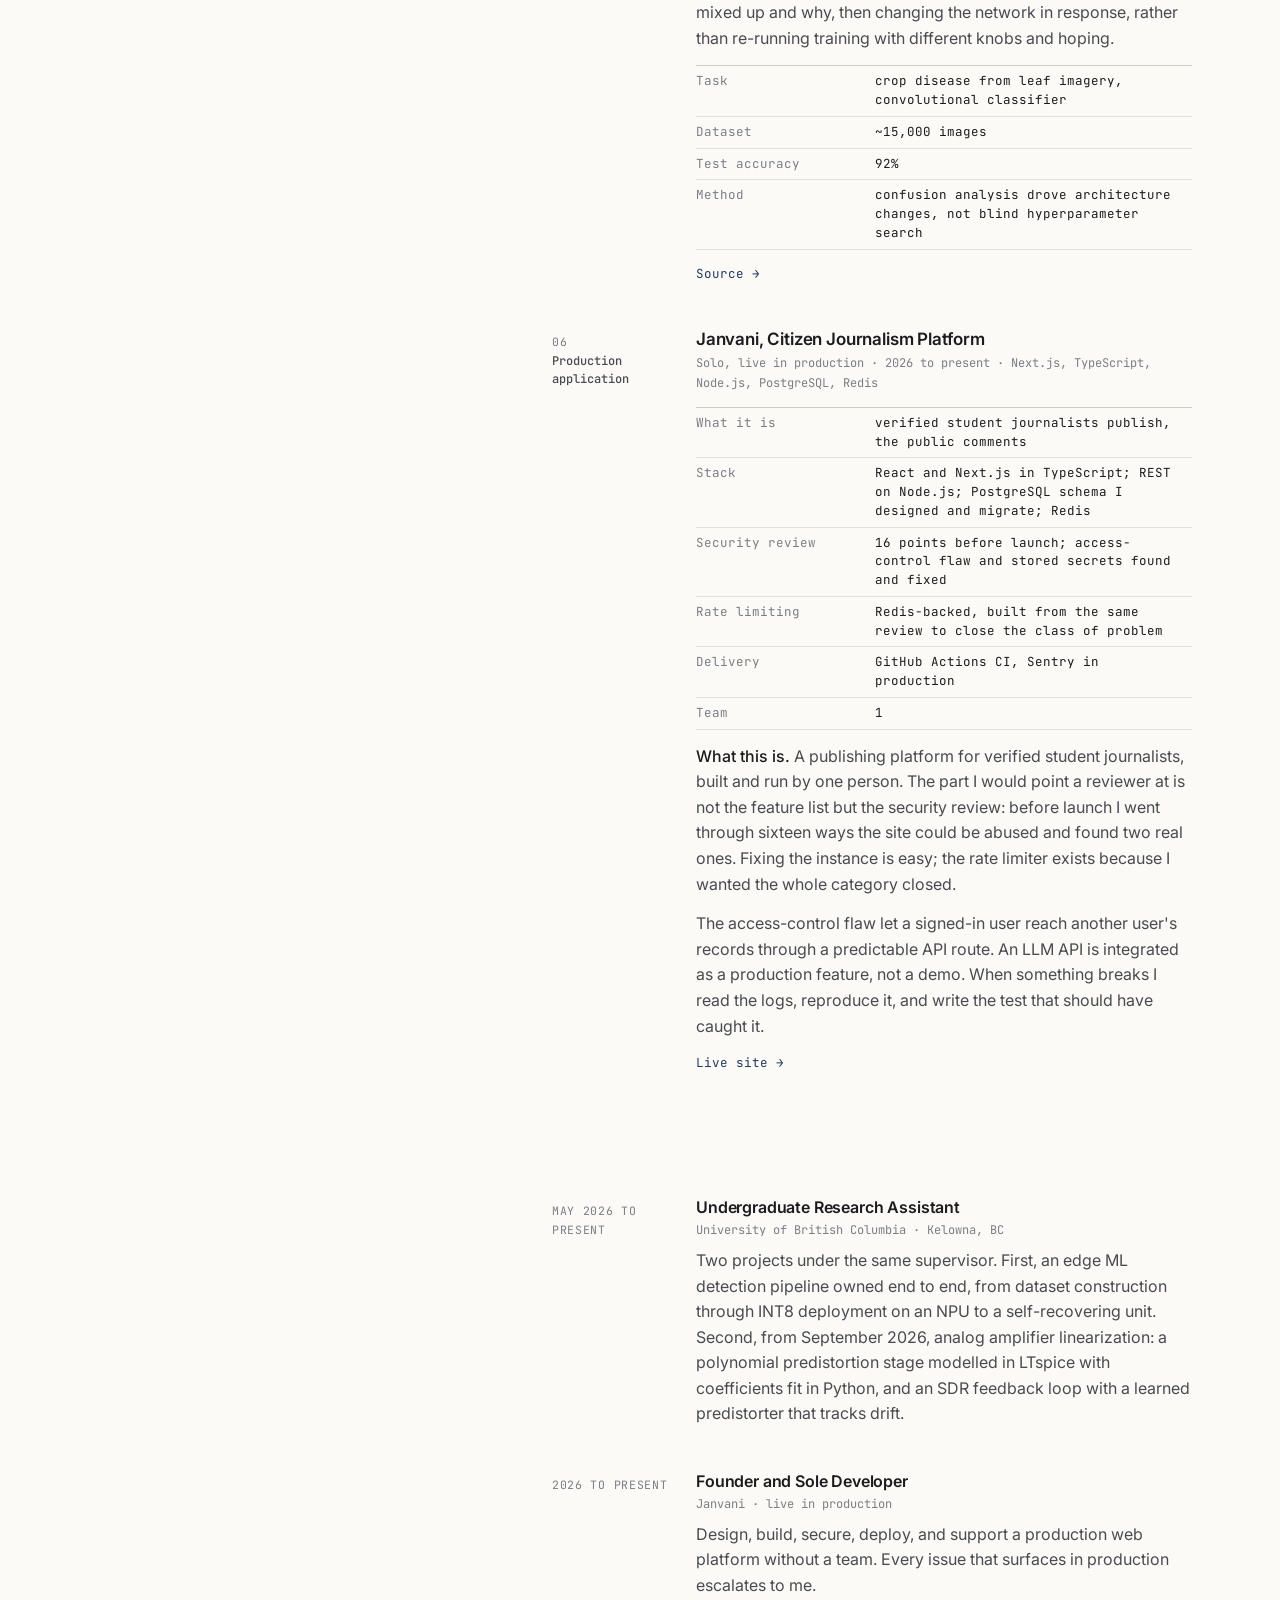
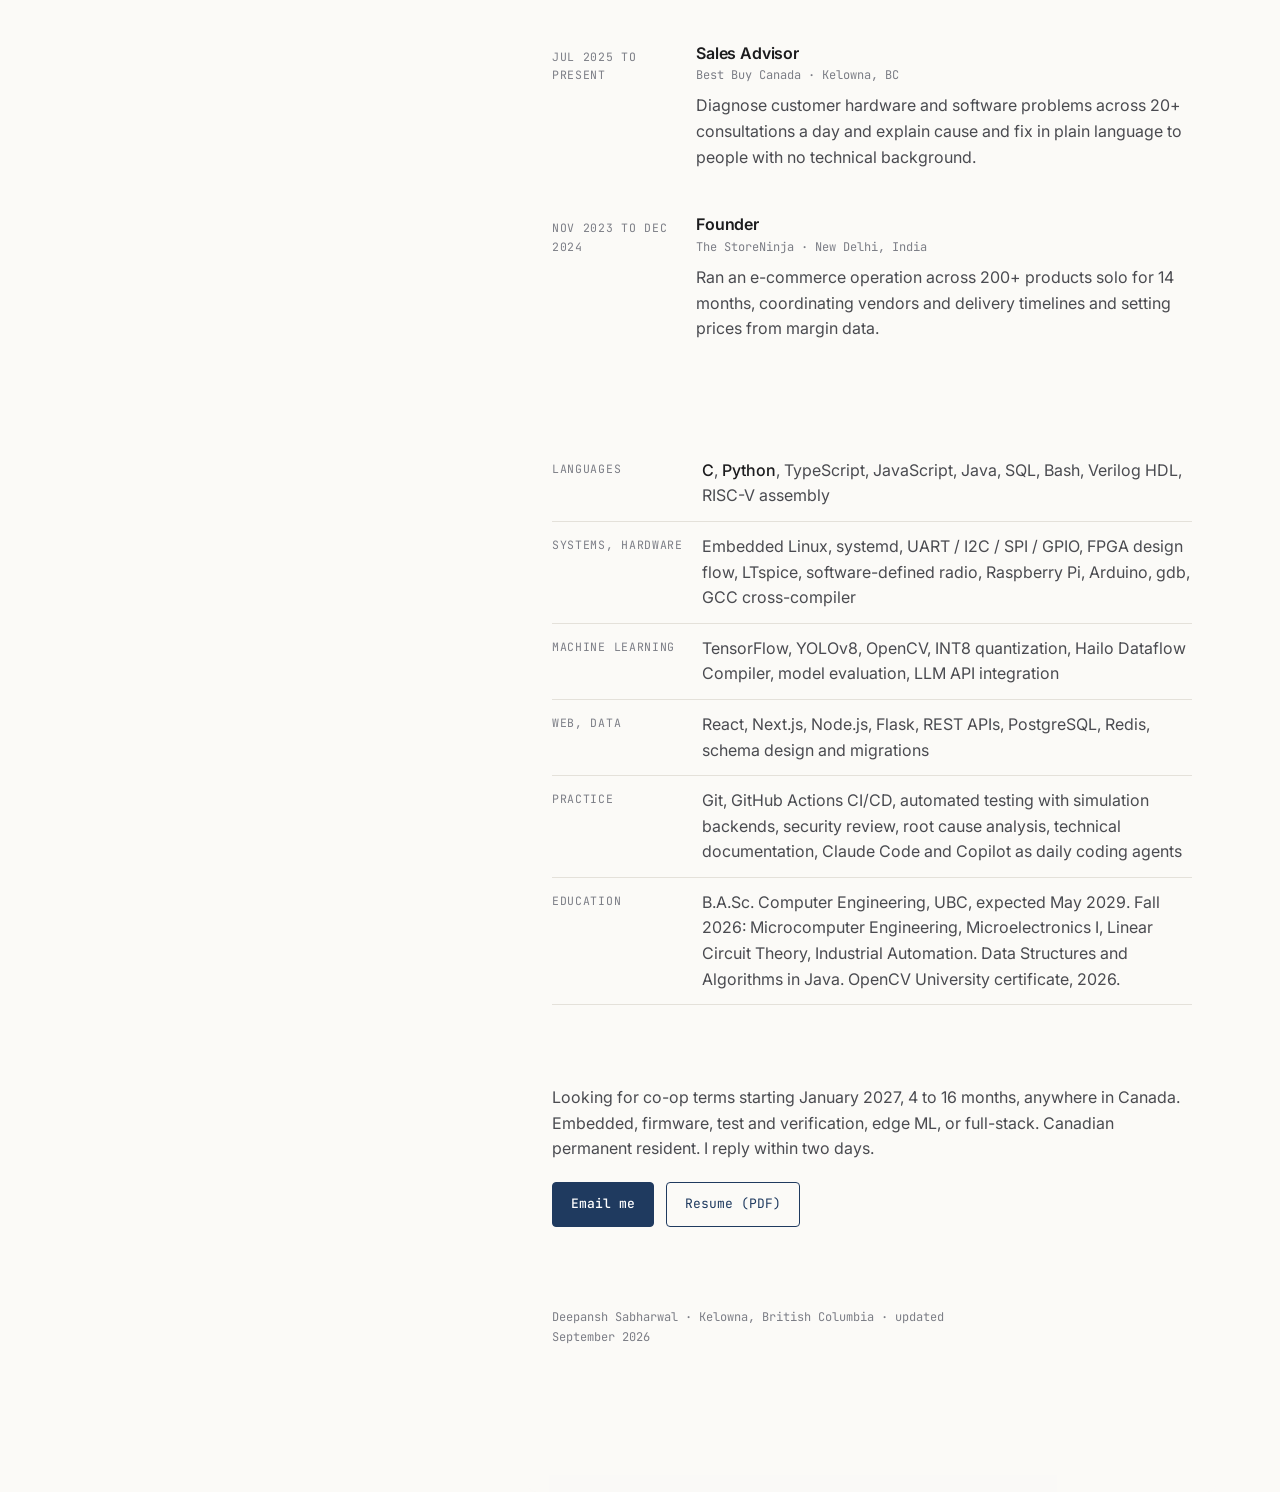
==== commit eeb76cec: "Drop Okanagan from institution name Co-Authored-By: Claude Opus 5 <noreply@anthropic.com>" ====
--- a/index.html
+++ b/index.html
@@ -6,9 +6,9 @@
 <meta name="theme-color" content="#FBFAF7" media="(prefers-color-scheme: light)">
 <meta name="theme-color" content="#151618" media="(prefers-color-scheme: dark)">
 <title>Deepansh Sabharwal</title>
-<meta name="description" content="Deepansh Sabharwal, Computer Engineering at UBC Okanagan. Embedded systems, edge ML, RTL, analog signal correction. Co-op terms from January 2027.">
+<meta name="description" content="Deepansh Sabharwal, Computer Engineering at UBC. Embedded systems, edge ML, RTL, analog signal correction. Co-op terms from January 2027.">
 <meta property="og:title" content="Deepansh Sabharwal">
-<meta property="og:description" content="Computer Engineering, UBC Okanagan. Embedded systems, edge ML, RTL, analog signal correction.">
+<meta property="og:description" content="Computer Engineering, UBC. Embedded systems, edge ML, RTL, analog signal correction.">
 <meta property="og:url" content="https://deepanshsabharwal.com">
 <meta property="og:type" content="profile">
 <meta property="og:image" content="https://deepanshsabharwal.com/og.png">
@@ -23,7 +23,7 @@
 <link href="https://fonts.googleapis.com/css2?family=Inter:wght@400;500;600&family=JetBrains+Mono:wght@400;500&display=swap" rel="stylesheet">
 <script>try{var t=localStorage.getItem("theme");if(t)document.documentElement.setAttribute("data-theme",t)}catch(e){}</script>
 <script type="application/ld+json">
-{"@context":"https://schema.org","@type":"Person","name":"Deepansh Sabharwal","url":"https://deepanshsabharwal.com","email":"deepanshsabh.60@gmail.com","telephone":"+1-647-618-5973","jobTitle":"Computer Engineering student","affiliation":{"@type":"CollegeOrUniversity","name":"University of British Columbia, Okanagan"},"sameAs":["https://github.com/NightCrawler9924","https://www.linkedin.com/in/deepanshsabharwal/"],"address":{"@type":"PostalAddress","addressLocality":"Kelowna","addressRegion":"BC","addressCountry":"CA"}}
+{"@context":"https://schema.org","@type":"Person","name":"Deepansh Sabharwal","url":"https://deepanshsabharwal.com","email":"deepanshsabh.60@gmail.com","telephone":"+1-647-618-5973","jobTitle":"Computer Engineering student","affiliation":{"@type":"CollegeOrUniversity","name":"University of British Columbia"},"sameAs":["https://github.com/NightCrawler9924","https://www.linkedin.com/in/deepanshsabharwal/"],"address":{"@type":"PostalAddress","addressLocality":"Kelowna","addressRegion":"BC","addressCountry":"CA"}}
 </script>
 <style>
 :root{
@@ -231,7 +231,7 @@
 <aside>
   <div>
     <h1>Deepansh Sabharwal</h1>
-    <p class="role">Computer Engineering, UBC Okanagan</p>
+    <p class="role">Computer Engineering, UBC</p>
     <p class="lede">Embedded systems, edge ML, RTL, and analog signal correction. I build downward and measure everything.</p>
     <p class="status">Available Jan 2027 &middot; 4 to 16 months &middot; Canada</p>
     <nav class="side-nav" aria-label="Sections">
@@ -453,7 +453,7 @@
     <div class="k">Machine learning</div><div class="v">TensorFlow, YOLOv8, OpenCV, INT8 quantization, Hailo Dataflow Compiler, model evaluation, LLM API integration</div>
     <div class="k">Web, data</div><div class="v">React, Next.js, Node.js, Flask, REST APIs, PostgreSQL, Redis, schema design and migrations</div>
     <div class="k">Practice</div><div class="v">Git, GitHub Actions CI/CD, automated testing with simulation backends, security review, root cause analysis, technical documentation, Claude Code and Copilot as daily coding agents</div>
-    <div class="k">Education</div><div class="v">B.A.Sc. Computer Engineering, UBC Okanagan, expected May 2029. Fall 2026: Microcomputer Engineering, Microelectronics I, Linear Circuit Theory, Industrial Automation. Data Structures and Algorithms in Java. OpenCV University certificate, 2026.</div>
+    <div class="k">Education</div><div class="v">B.A.Sc. Computer Engineering, UBC, expected May 2029. Fall 2026: Microcomputer Engineering, Microelectronics I, Linear Circuit Theory, Industrial Automation. Data Structures and Algorithms in Java. OpenCV University certificate, 2026.</div>
   </div>
 </section>
 
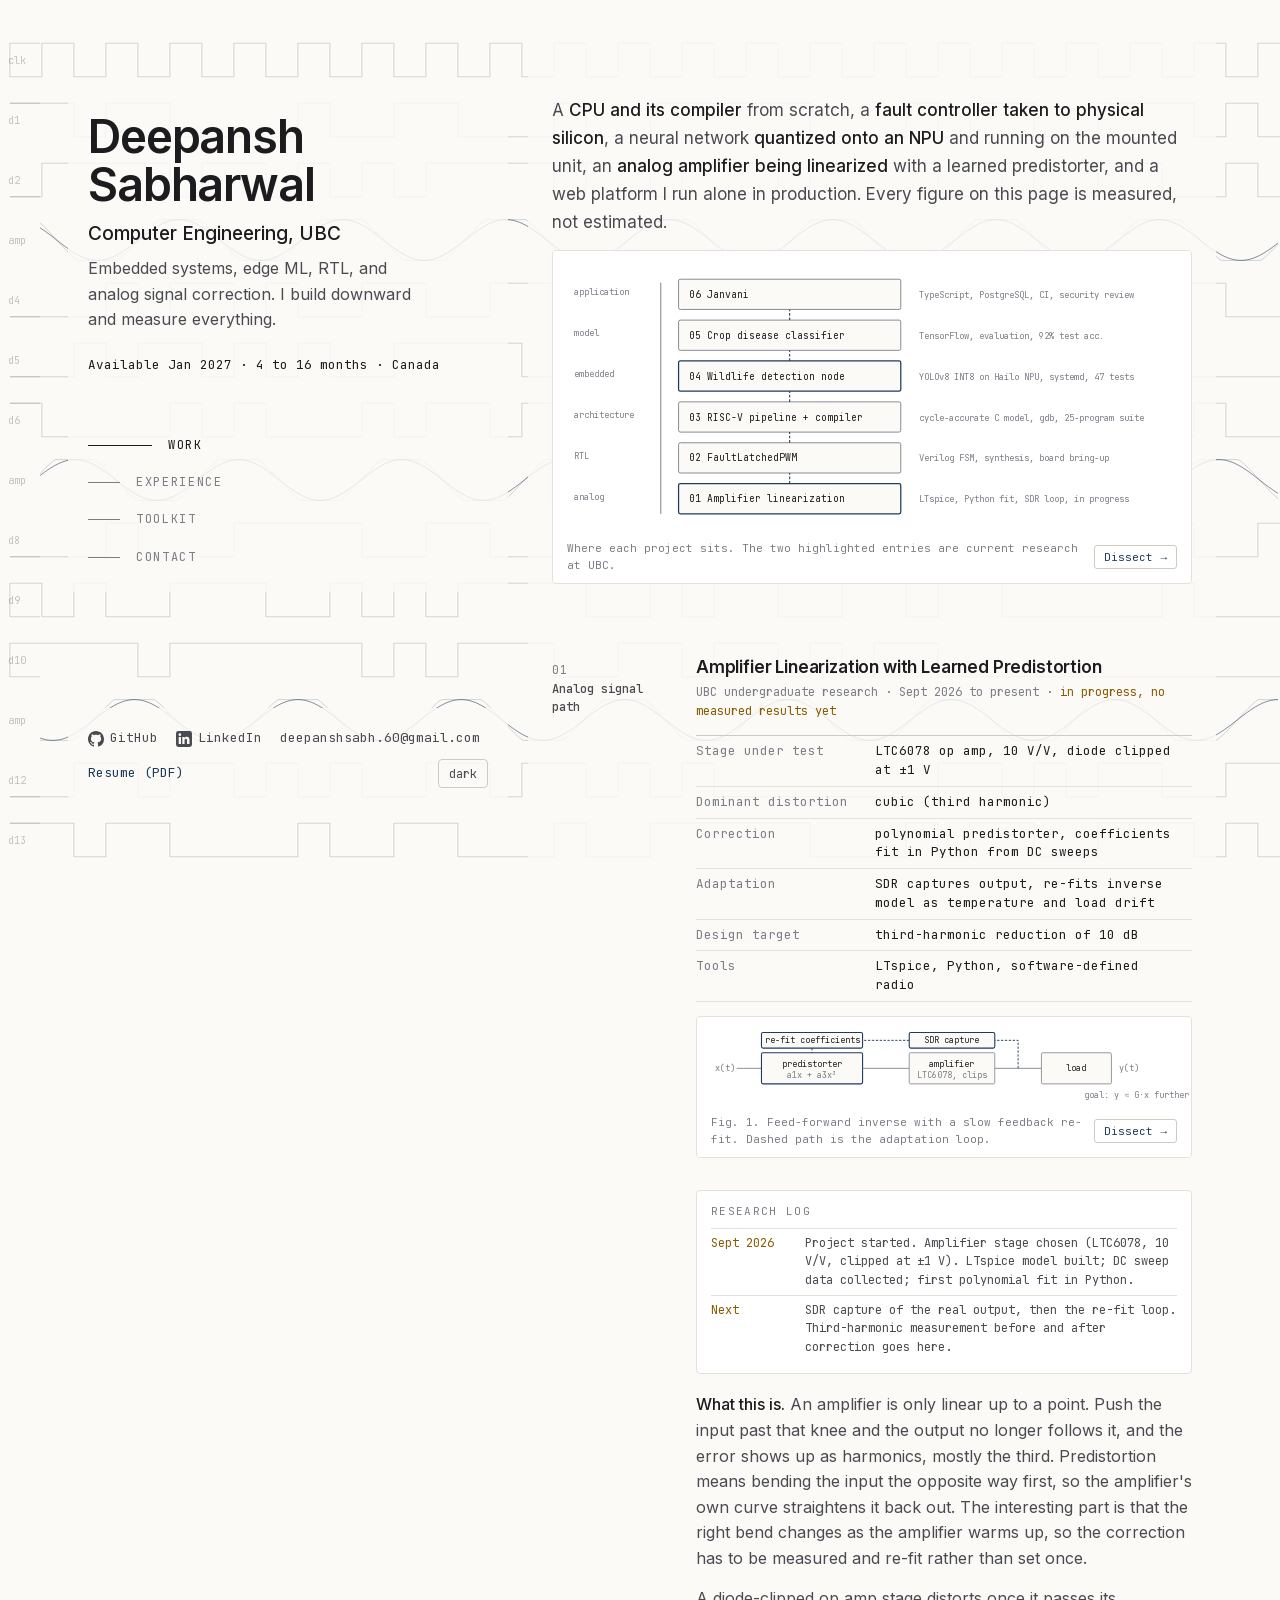
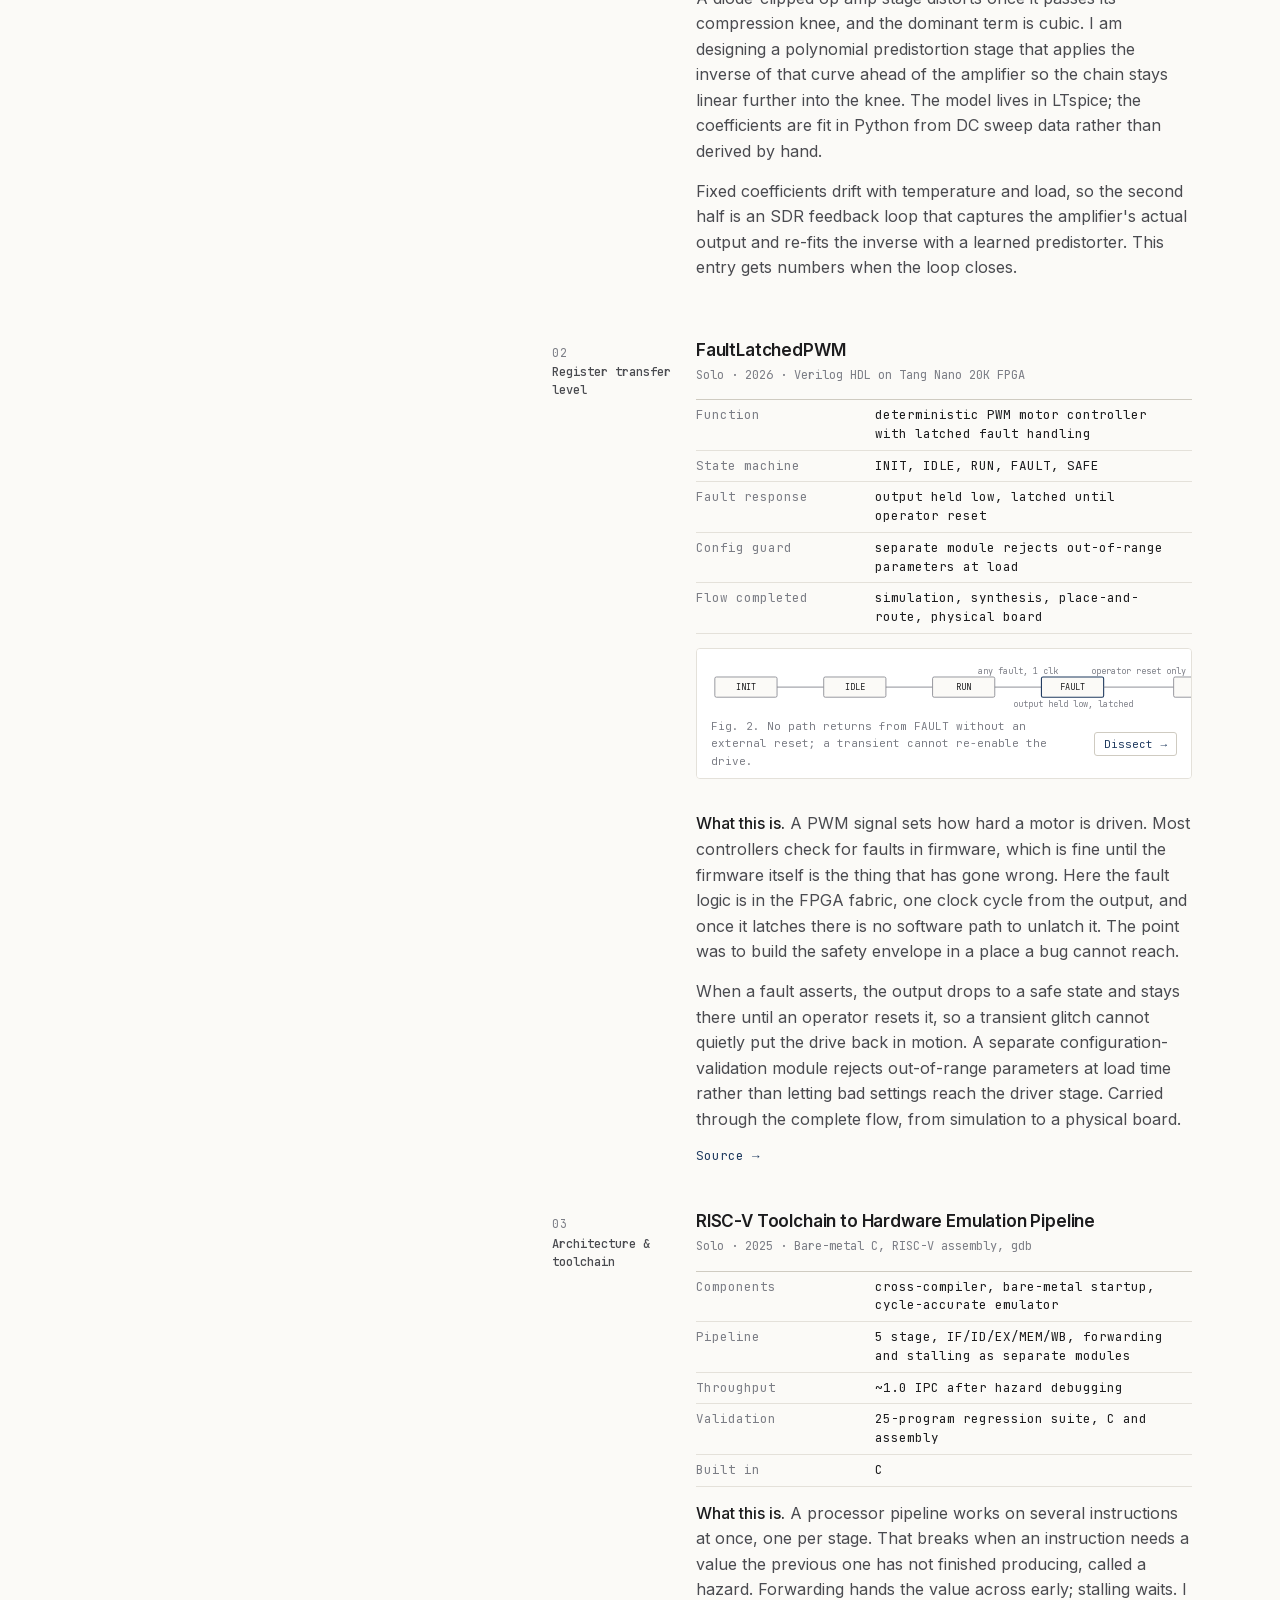
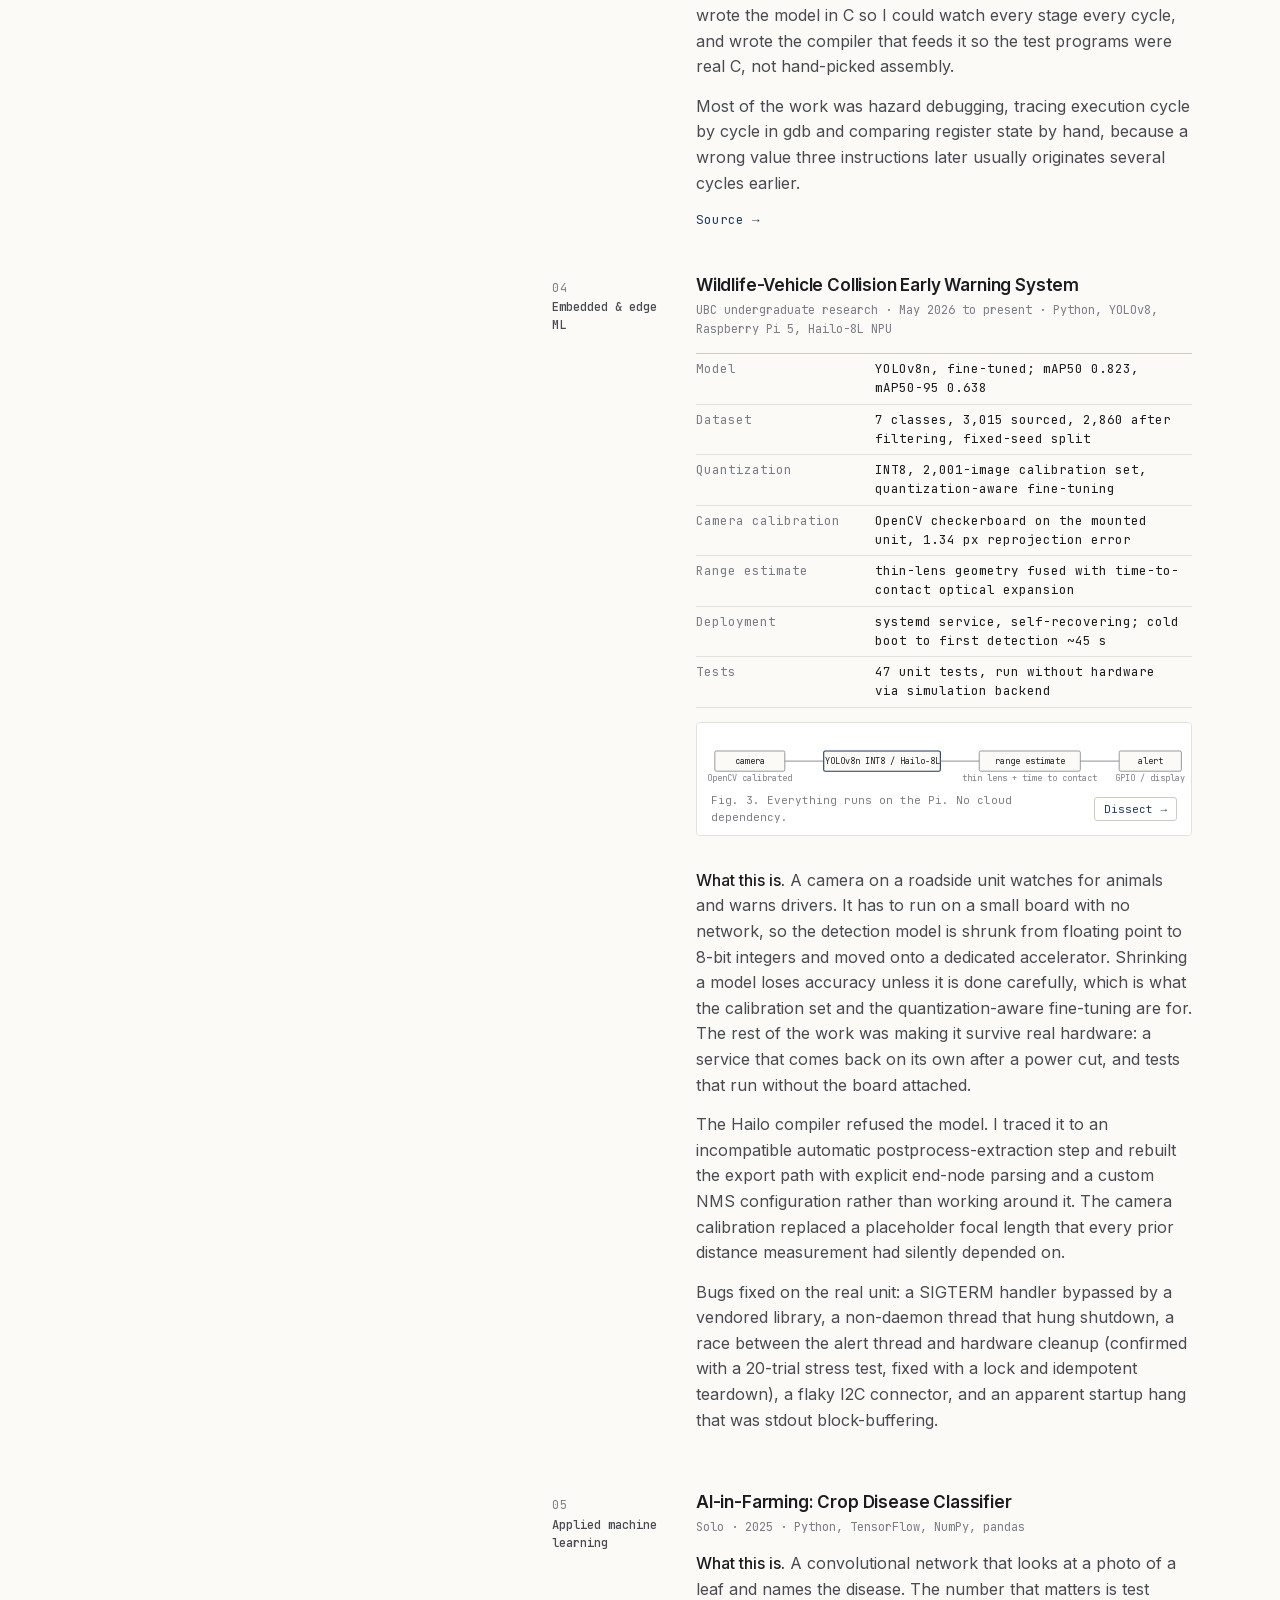
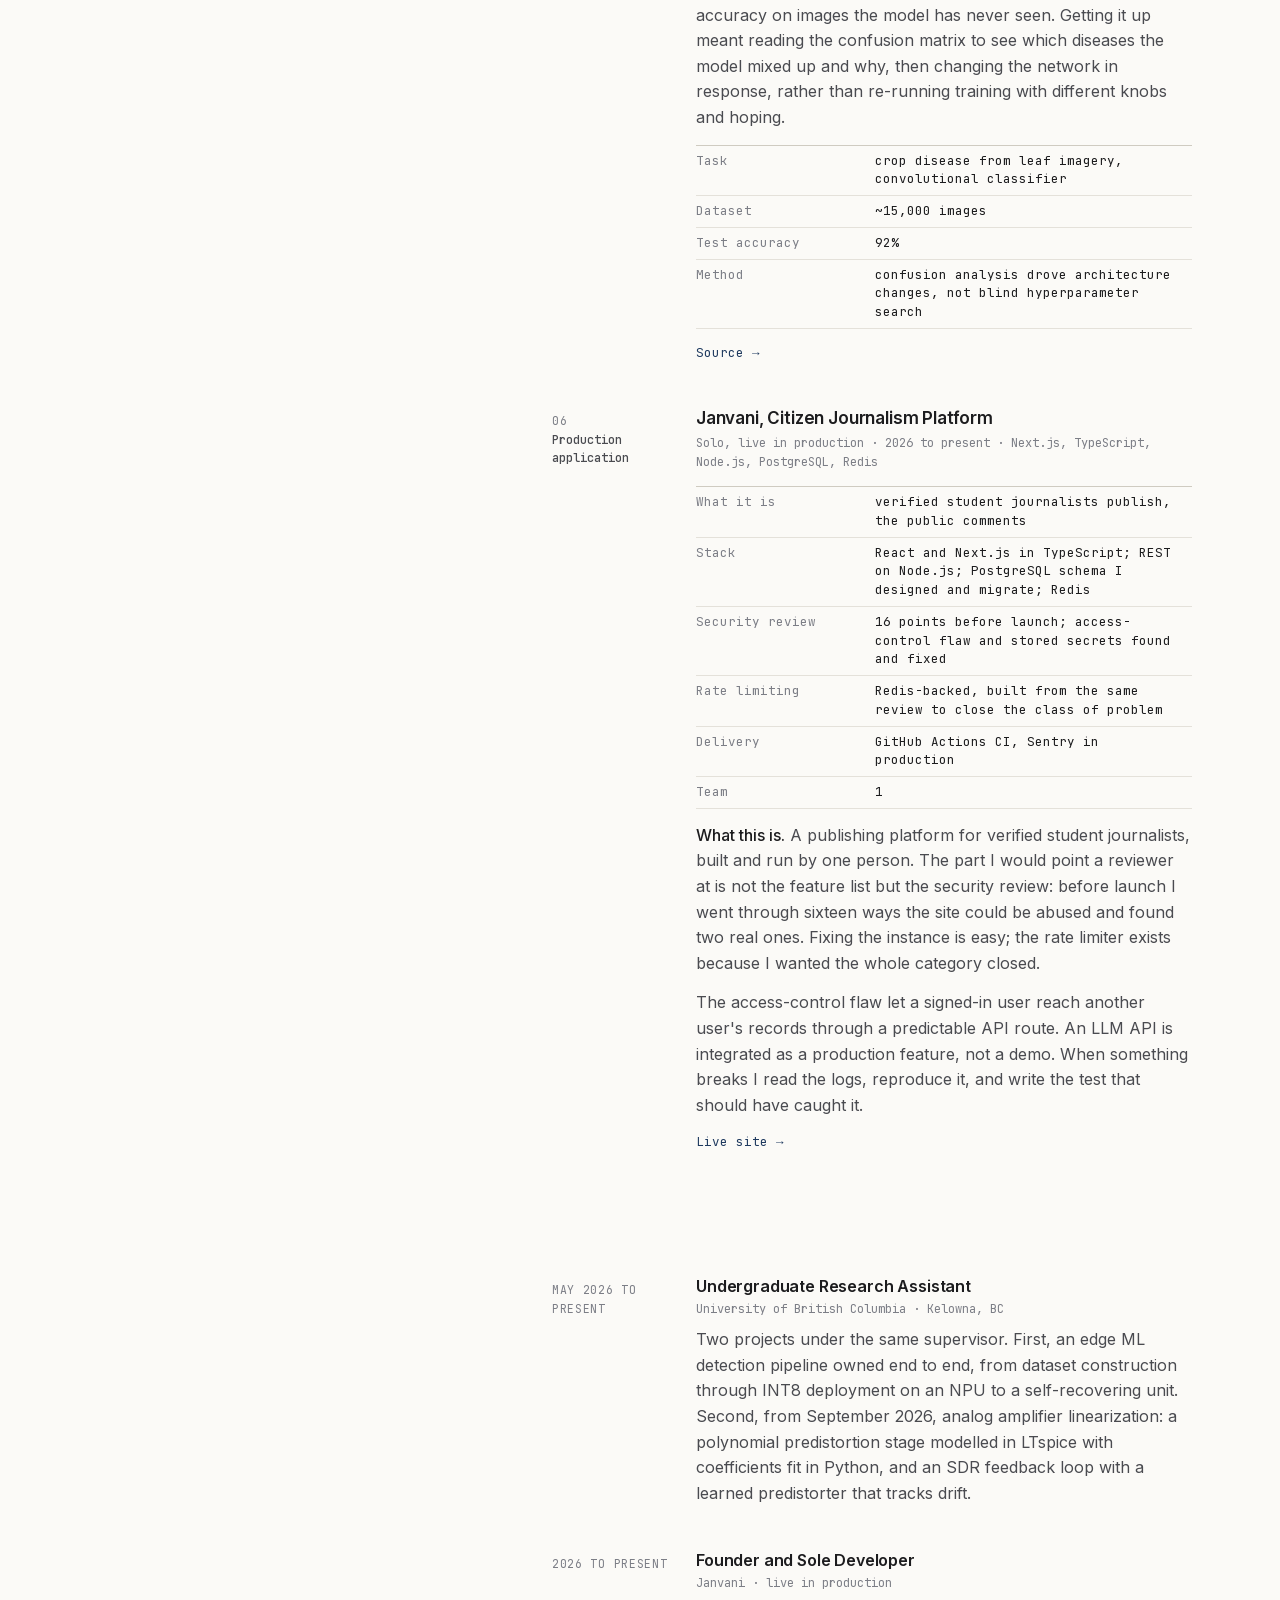
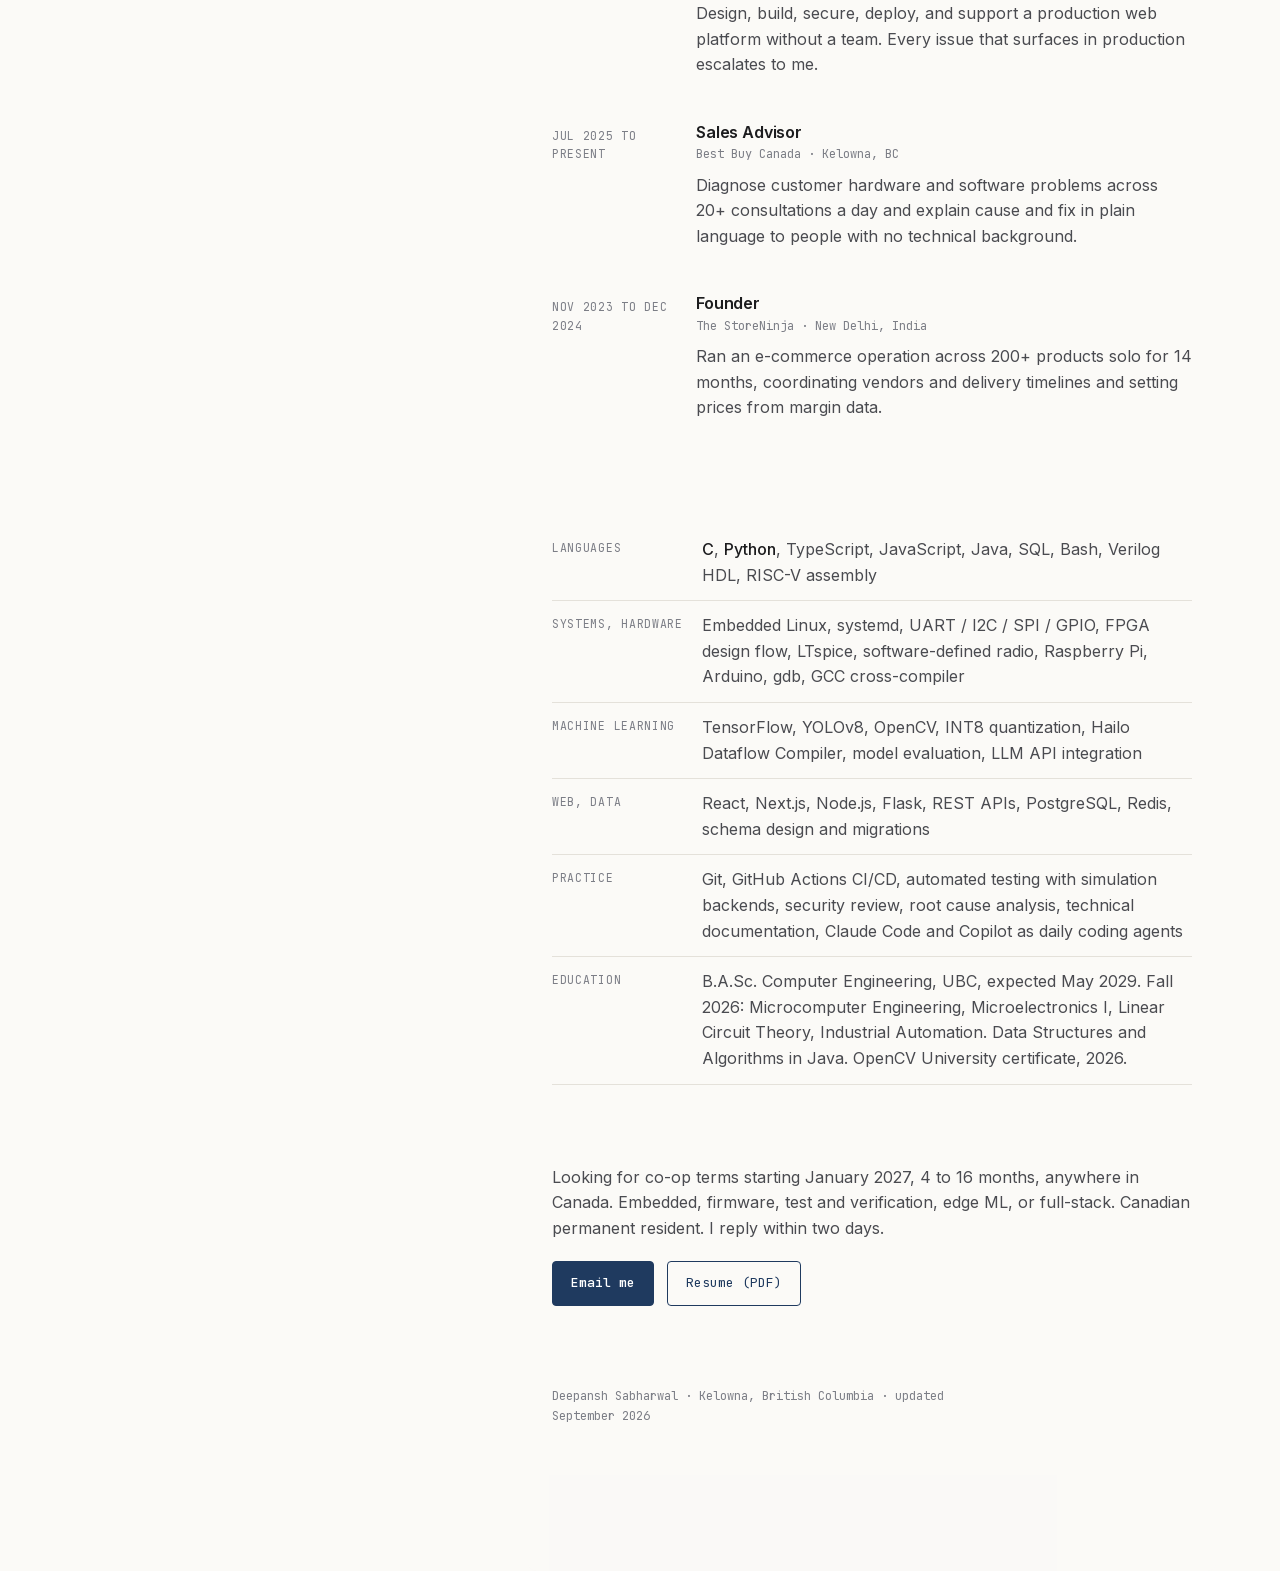
==== commit b0062baa: "Harden: self-hosted fonts, CSP, pinned analytics, security.txt Remove all third-party runtime depend" ====
--- a/index.html
+++ b/index.html
@@ -2,6 +2,8 @@
 <html lang="en">
 <head>
 <meta charset="utf-8">
+<meta http-equiv="Content-Security-Policy" content="default-src 'none'; script-src 'self' 'sha256-MCNKH14fHYVD0xLAPt5BIFYAQK2+f2lTZvwxb7PgMjE=' 'sha256-lJHawgz8nbO+FjywCqAPqRm3kZiUlMguSsPzsiWVtfE=' 'sha256-JKs+mVLf6OCYwqfIkxJRPtE8Q8hYM71uWQEX8V6zU7s='; style-src 'self' 'unsafe-inline'; font-src 'self'; img-src 'self' data:; connect-src https://deepansh.goatcounter.com; form-action 'none'; base-uri 'none'; object-src 'none'; upgrade-insecure-requests">
+<meta name="referrer" content="strict-origin-when-cross-origin">
 <meta name="viewport" content="width=device-width, initial-scale=1, viewport-fit=cover">
 <meta name="theme-color" content="#FBFAF7" media="(prefers-color-scheme: light)">
 <meta name="theme-color" content="#151618" media="(prefers-color-scheme: dark)">
@@ -18,9 +20,7 @@
 <meta name="twitter:image" content="https://deepanshsabharwal.com/og.png">
 <link rel="canonical" href="https://deepanshsabharwal.com">
 <link rel="icon" href="data:image/svg+xml,%3Csvg xmlns='http://www.w3.org/2000/svg' viewBox='0 0 32 32'%3E%3Crect width='32' height='32' fill='%231F3A5F'/%3E%3Ctext x='16' y='22' font-family='monospace' font-size='16' font-weight='700' fill='%23FBFAF7' text-anchor='middle'%3EDS%3C/text%3E%3C/svg%3E">
-<link rel="preconnect" href="https://fonts.googleapis.com">
-<link rel="preconnect" href="https://fonts.gstatic.com" crossorigin>
-<link href="https://fonts.googleapis.com/css2?family=Inter:wght@400;500;600&family=JetBrains+Mono:wght@400;500&display=swap" rel="stylesheet">
+<link rel="stylesheet" href="fonts/fonts.css">
 <script>try{var t=localStorage.getItem("theme");if(t)document.documentElement.setAttribute("data-theme",t)}catch(e){}</script>
 <script type="application/ld+json">
 {"@context":"https://schema.org","@type":"Person","name":"Deepansh Sabharwal","url":"https://deepanshsabharwal.com","email":"deepanshsabh.60@gmail.com","telephone":"+1-647-618-5973","jobTitle":"Computer Engineering student","affiliation":{"@type":"CollegeOrUniversity","name":"University of British Columbia"},"sameAs":["https://github.com/NightCrawler9924","https://www.linkedin.com/in/deepanshsabharwal/"],"address":{"@type":"PostalAddress","addressLocality":"Kelowna","addressRegion":"BC","addressCountry":"CA"}}
@@ -542,6 +542,6 @@
   document.querySelectorAll('main section').forEach(function(s){io.observe(s)});
 })();
 </script>
-<script data-goatcounter="https://deepansh.goatcounter.com/count" async src="//gc.zgo.at/count.js"></script>
+<script data-goatcounter="https://deepansh.goatcounter.com/count" async src="count.js"></script>
 </body>
 </html>
--- a/fonts/fonts.css
+++ b/fonts/fonts.css
@@ -0,0 +1,80 @@
+@font-face {
+  font-family: 'Inter';
+  font-style: normal;
+  font-weight: 400;
+  font-display: swap;
+  src: url(Inter-400-latin-ext.woff2) format('woff2');
+  unicode-range: U+0100-02BA, U+02BD-02C5, U+02C7-02CC, U+02CE-02D7, U+02DD-02FF, U+0304, U+0308, U+0329, U+1D00-1DBF, U+1E00-1E9F, U+1EF2-1EFF, U+2020, U+20A0-20AB, U+20AD-20C0, U+2113, U+2C60-2C7F, U+A720-A7FF;
+}
+@font-face {
+  font-family: 'Inter';
+  font-style: normal;
+  font-weight: 400;
+  font-display: swap;
+  src: url(Inter-400-latin.woff2) format('woff2');
+  unicode-range: U+0000-00FF, U+0131, U+0152-0153, U+02BB-02BC, U+02C6, U+02DA, U+02DC, U+0304, U+0308, U+0329, U+2000-206F, U+20AC, U+2122, U+2191, U+2193, U+2212, U+2215, U+FEFF, U+FFFD;
+}
+@font-face {
+  font-family: 'Inter';
+  font-style: normal;
+  font-weight: 500;
+  font-display: swap;
+  src: url(Inter-500-latin-ext.woff2) format('woff2');
+  unicode-range: U+0100-02BA, U+02BD-02C5, U+02C7-02CC, U+02CE-02D7, U+02DD-02FF, U+0304, U+0308, U+0329, U+1D00-1DBF, U+1E00-1E9F, U+1EF2-1EFF, U+2020, U+20A0-20AB, U+20AD-20C0, U+2113, U+2C60-2C7F, U+A720-A7FF;
+}
+@font-face {
+  font-family: 'Inter';
+  font-style: normal;
+  font-weight: 500;
+  font-display: swap;
+  src: url(Inter-500-latin.woff2) format('woff2');
+  unicode-range: U+0000-00FF, U+0131, U+0152-0153, U+02BB-02BC, U+02C6, U+02DA, U+02DC, U+0304, U+0308, U+0329, U+2000-206F, U+20AC, U+2122, U+2191, U+2193, U+2212, U+2215, U+FEFF, U+FFFD;
+}
+@font-face {
+  font-family: 'Inter';
+  font-style: normal;
+  font-weight: 600;
+  font-display: swap;
+  src: url(Inter-600-latin-ext.woff2) format('woff2');
+  unicode-range: U+0100-02BA, U+02BD-02C5, U+02C7-02CC, U+02CE-02D7, U+02DD-02FF, U+0304, U+0308, U+0329, U+1D00-1DBF, U+1E00-1E9F, U+1EF2-1EFF, U+2020, U+20A0-20AB, U+20AD-20C0, U+2113, U+2C60-2C7F, U+A720-A7FF;
+}
+@font-face {
+  font-family: 'Inter';
+  font-style: normal;
+  font-weight: 600;
+  font-display: swap;
+  src: url(Inter-600-latin.woff2) format('woff2');
+  unicode-range: U+0000-00FF, U+0131, U+0152-0153, U+02BB-02BC, U+02C6, U+02DA, U+02DC, U+0304, U+0308, U+0329, U+2000-206F, U+20AC, U+2122, U+2191, U+2193, U+2212, U+2215, U+FEFF, U+FFFD;
+}
+@font-face {
+  font-family: 'JetBrains Mono';
+  font-style: normal;
+  font-weight: 400;
+  font-display: swap;
+  src: url(JetBrainsMono-400-latin-ext.woff2) format('woff2');
+  unicode-range: U+0100-02BA, U+02BD-02C5, U+02C7-02CC, U+02CE-02D7, U+02DD-02FF, U+0304, U+0308, U+0329, U+1D00-1DBF, U+1E00-1E9F, U+1EF2-1EFF, U+2020, U+20A0-20AB, U+20AD-20C0, U+2113, U+2C60-2C7F, U+A720-A7FF;
+}
+@font-face {
+  font-family: 'JetBrains Mono';
+  font-style: normal;
+  font-weight: 400;
+  font-display: swap;
+  src: url(JetBrainsMono-400-latin.woff2) format('woff2');
+  unicode-range: U+0000-00FF, U+0131, U+0152-0153, U+02BB-02BC, U+02C6, U+02DA, U+02DC, U+0304, U+0308, U+0329, U+2000-206F, U+20AC, U+2122, U+2191, U+2193, U+2212, U+2215, U+FEFF, U+FFFD;
+}
+@font-face {
+  font-family: 'JetBrains Mono';
+  font-style: normal;
+  font-weight: 500;
+  font-display: swap;
+  src: url(JetBrainsMono-500-latin-ext.woff2) format('woff2');
+  unicode-range: U+0100-02BA, U+02BD-02C5, U+02C7-02CC, U+02CE-02D7, U+02DD-02FF, U+0304, U+0308, U+0329, U+1D00-1DBF, U+1E00-1E9F, U+1EF2-1EFF, U+2020, U+20A0-20AB, U+20AD-20C0, U+2113, U+2C60-2C7F, U+A720-A7FF;
+}
+@font-face {
+  font-family: 'JetBrains Mono';
+  font-style: normal;
+  font-weight: 500;
+  font-display: swap;
+  src: url(JetBrainsMono-500-latin.woff2) format('woff2');
+  unicode-range: U+0000-00FF, U+0131, U+0152-0153, U+02BB-02BC, U+02C6, U+02DA, U+02DC, U+0304, U+0308, U+0329, U+2000-206F, U+20AC, U+2122, U+2191, U+2193, U+2212, U+2215, U+FEFF, U+FFFD;
+}
